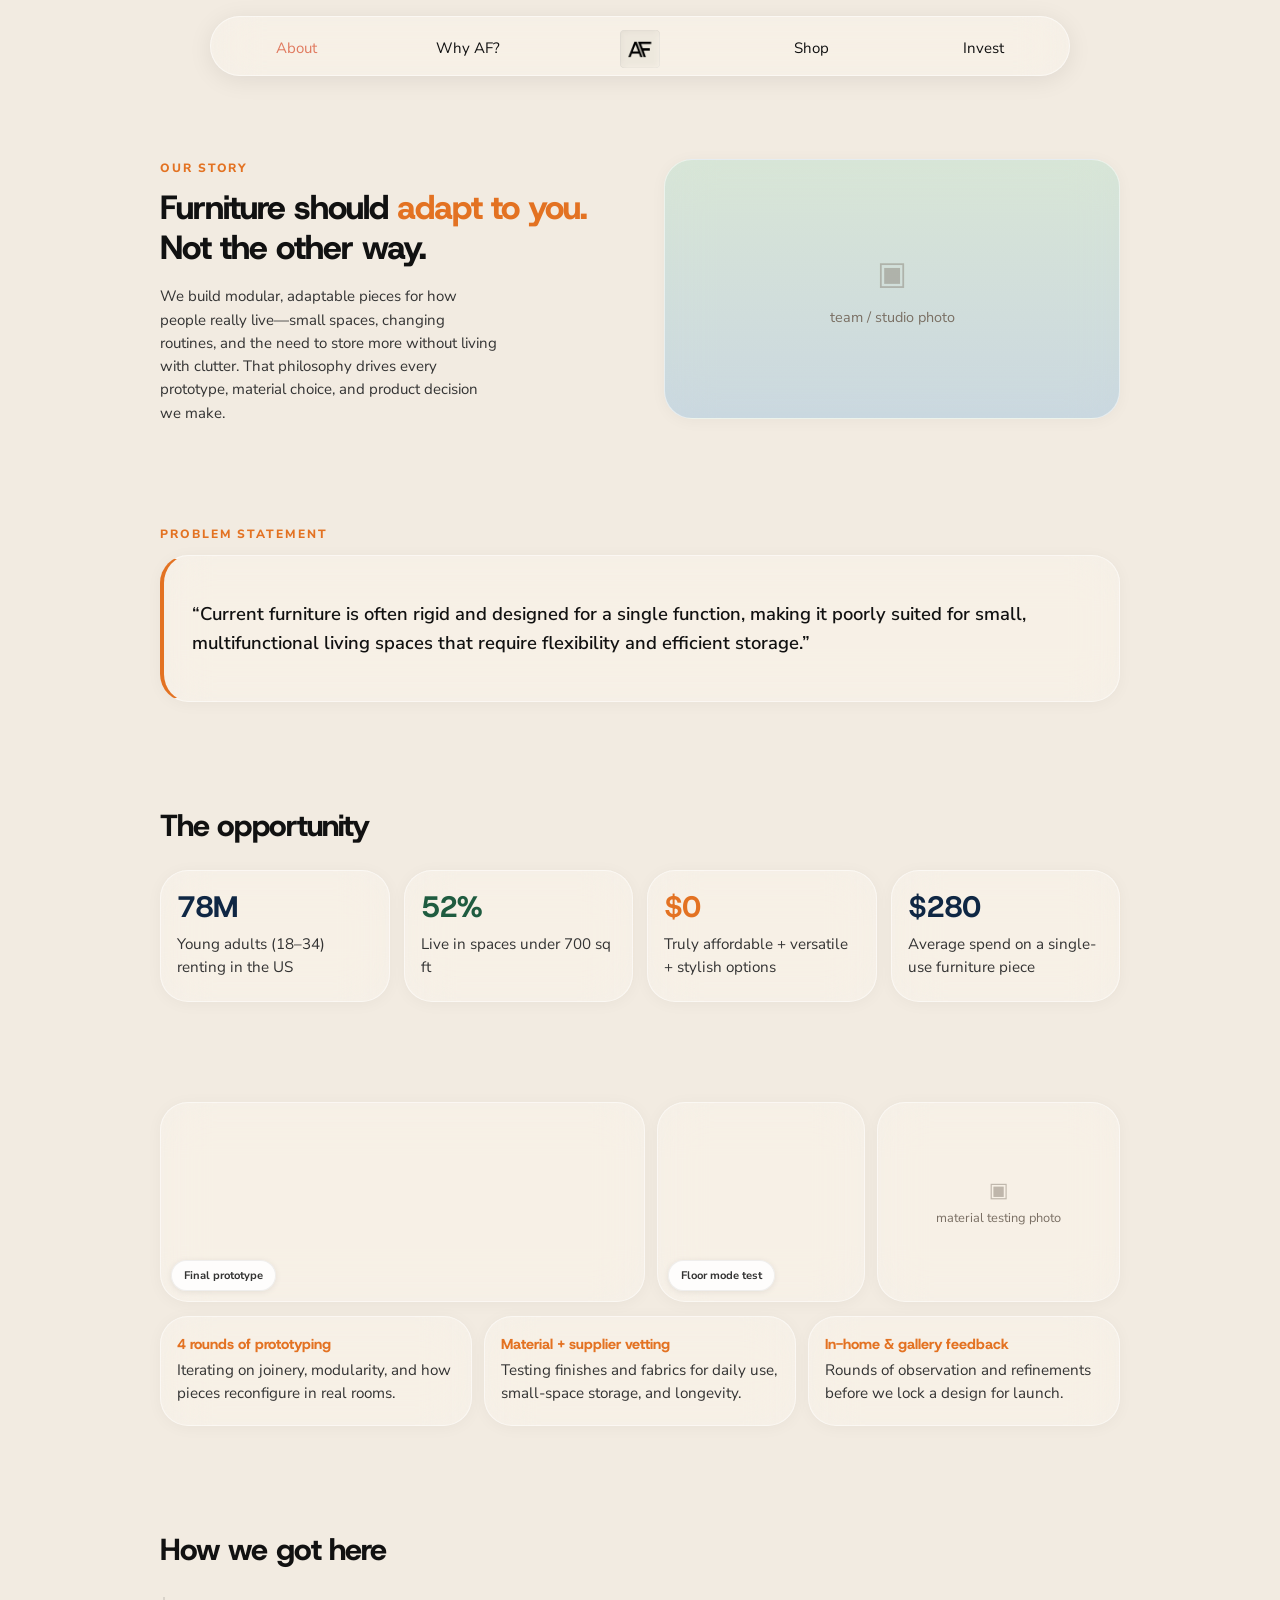
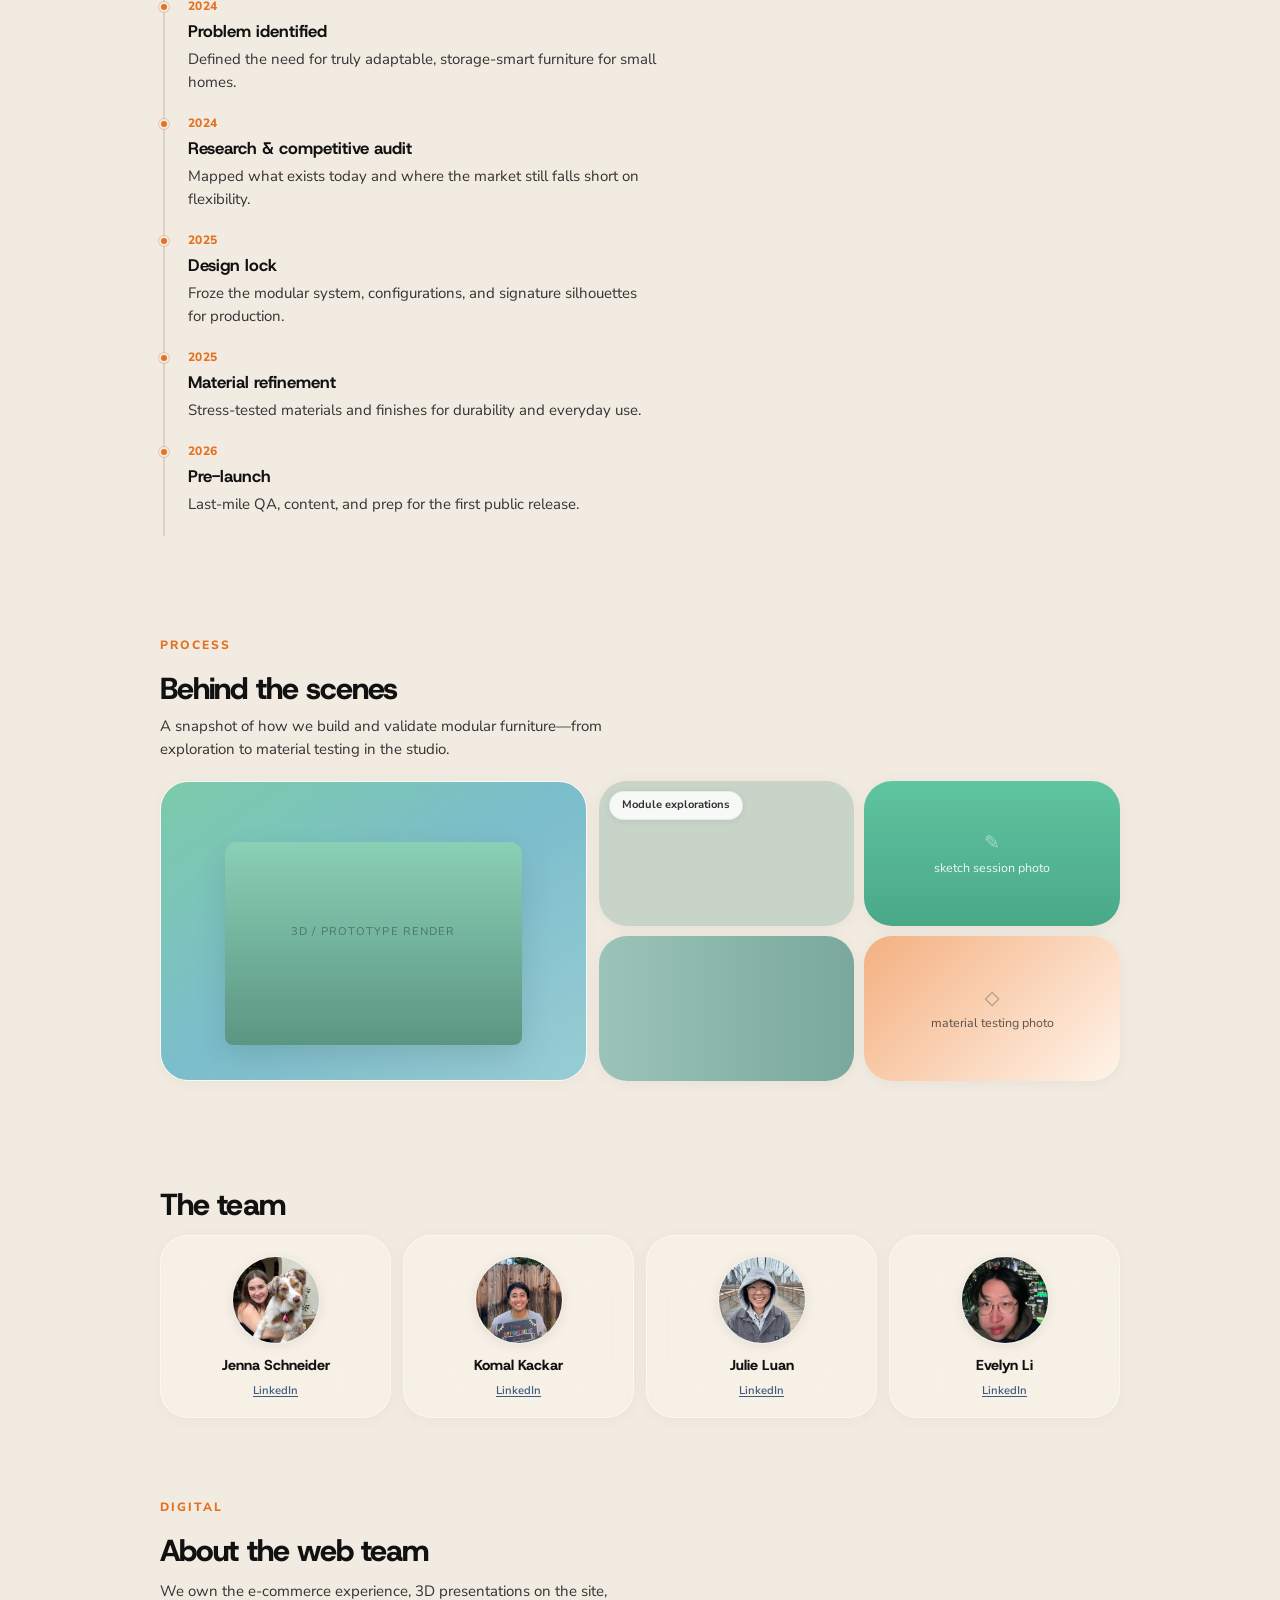
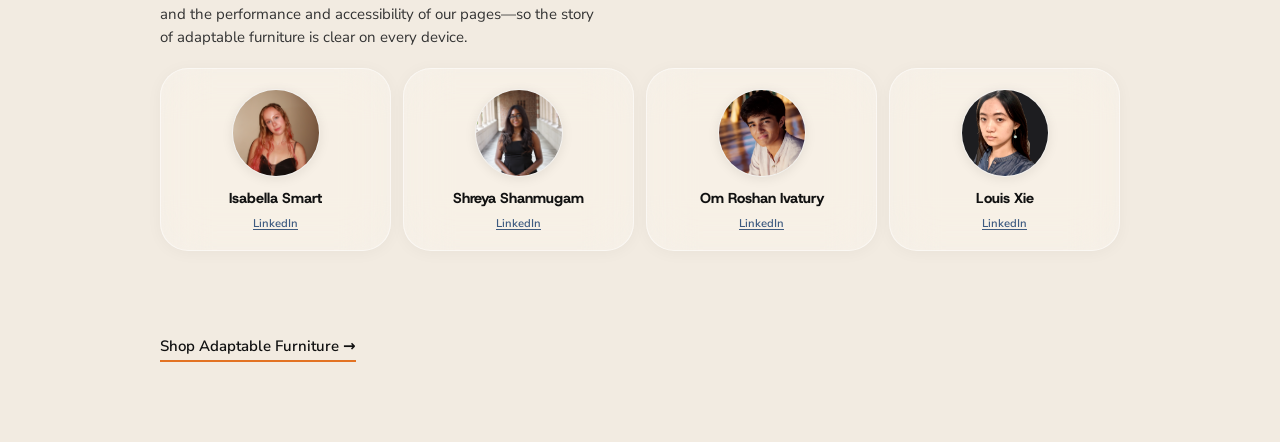
==== about.html @ 37b934b0 "About page refresh, shared site background, team layout tweaks - Redesign About with story, problem," ====
<!DOCTYPE html>
<html lang="en">
  <head>
    <meta charset="UTF-8" />
    <meta name="viewport" content="width=device-width, initial-scale=1" />
    <title>About — Adaptable Furniture</title>
    <link rel="preconnect" href="https://fonts.googleapis.com" />
    <link rel="preconnect" href="https://fonts.gstatic.com" crossorigin />
    <link
      href="https://fonts.googleapis.com/css2?family=Host+Grotesk:wght@400;500;600;700;800&family=Nunito+Sans:wght@400;500;600;700;800&display=swap"
      rel="stylesheet"
    />
    <link rel="stylesheet" href="css/styles.css" />
  </head>
  <body class="page-about">
    <header class="site-header">
      <div class="desk-header">
        <span class="active"><a href="about.html">About</a></span>
        <a href="why-af.html">Why AF?</a>
        <div class="af-logo">
          <a class="site-header__logo site-header__logo--mark" href="index.html" aria-label="Adaptable Furniture home">
            <img src="img/Logo.png" alt="" width="180" height="48" decoding="async" />
          </a>
        </div>
        <a href="shop.html">Shop</a>
        <a href="invest.html">Invest</a>
      </div>
      <button
        type="button"
        class="site-header__menu"
        aria-label="Open menu"
        aria-expanded="false"
        aria-controls="nav-overlay"
        data-nav-open
      >
        <svg viewBox="0 0 24 24" fill="none" stroke="currentColor" stroke-width="2" aria-hidden="true">
          <path d="M4 7h16M4 12h16M4 17h16" />
        </svg>
      </button>
    </header>

    <div class="site-blur">
      <main class="page-wrap about-page">
        <!-- Our story -->
        <section class="about-ours" aria-labelledby="ours-heading">
          <div class="about-ours__text">
            <p class="about-eyebrow">Our story</p>
            <h1 id="ours-heading" class="about-ours__headline">
              Furniture should
              <span class="about-accent">adapt to you.</span> Not the other way.
            </h1>
            <p class="about-lead">
              We build modular, adaptable pieces for how people really live—small spaces, changing routines, and the need
              to store more without living with clutter. That philosophy drives every prototype, material choice, and
              product decision we make.
            </p>
          </div>
          <div class="about-ours__media about-glass about-ours__ph" aria-label="Team photo placeholder">
            <span class="about-ours__ph-icon" aria-hidden="true">▣</span>
            <span>team / studio photo</span>
          </div>
        </section>

        <!-- Problem statement -->
        <section class="about-problem" aria-labelledby="problem-heading">
          <p class="about-eyebrow" id="problem-label">Problem statement</p>
          <div class="about-glass about-problem__card" role="region" aria-labelledby="problem-label">
            <blockquote class="about-problem__quote" id="problem-heading">
              “Current furniture is often rigid and designed for a single function, making it poorly suited for small,
              multifunctional living spaces that require flexibility and efficient storage.”
            </blockquote>
          </div>
        </section>

        <!-- Opportunity stats -->
        <section class="about-opp" aria-labelledby="opp-heading">
          <h2 id="opp-heading" class="about-section-h2">The opportunity</h2>
          <div class="about-opp__grid">
            <article class="about-glass about-opp__card">
              <span class="about-opp__num about-opp__num--navy">78M</span>
              <p class="about-opp__desc">Young adults (18–34) renting in the US</p>
            </article>
            <article class="about-glass about-opp__card">
              <span class="about-opp__num about-opp__num--green">52%</span>
              <p class="about-opp__desc">Live in spaces under 700 sq ft</p>
            </article>
            <article class="about-glass about-opp__card">
              <span class="about-opp__num about-opp__num--orange">$0</span>
              <p class="about-opp__desc">Truly affordable + versatile + stylish options</p>
            </article>
            <article class="about-glass about-opp__card">
              <span class="about-opp__num about-opp__num--navy">$280</span>
              <p class="about-opp__desc">Average spend on a single-use furniture piece</p>
            </article>
          </div>
        </section>

        <!-- Process: images + cards -->
        <section class="about-process" aria-labelledby="process-h">
          <div class="about-process__row">
            <div class="about-glass about-process__img about-process__img--main">
              <div class="about-badg">Final prototype</div>
            </div>
            <div class="about-glass about-process__img about-process__img--mid">
              <div class="about-badg">Floor mode test</div>
            </div>
            <div class="about-glass about-process__ph" aria-label="Material testing">
              <span class="about-process__ph-ico" aria-hidden="true">▣</span>
              <span>material testing photo</span>
            </div>
          </div>
          <div class="about-process__cards">
            <div class="about-glass about-process__stat">
              <h3 class="about-process__stat-title about-accent">4 rounds of prototyping</h3>
              <p class="about-process__stat-txt">Iterating on joinery, modularity, and how pieces reconfigure in real rooms.</p>
            </div>
            <div class="about-glass about-process__stat">
              <h3 class="about-process__stat-title about-accent">Material + supplier vetting</h3>
              <p class="about-process__stat-txt">Testing finishes and fabrics for daily use, small-space storage, and longevity.</p>
            </div>
            <div class="about-glass about-process__stat">
              <h3 class="about-process__stat-title about-accent">In-home &amp; gallery feedback</h3>
              <p class="about-process__stat-txt">Rounds of observation and refinements before we lock a design for launch.</p>
            </div>
          </div>
        </section>

        <!-- Timeline -->
        <section class="about-timeline" aria-labelledby="tl-heading">
          <h2 id="tl-heading" class="about-section-h2 about-timeline__title">How we got here</h2>
          <ol class="about-timeline__list">
            <li>
              <span class="about-tl-dot" aria-hidden="true"></span>
              <p class="about-tl-y">2024</p>
              <p class="about-tl-t">Problem identified</p>
              <p class="about-tl-d">Defined the need for truly adaptable, storage-smart furniture for small homes.</p>
            </li>
            <li>
              <span class="about-tl-dot" aria-hidden="true"></span>
              <p class="about-tl-y">2024</p>
              <p class="about-tl-t">Research &amp; competitive audit</p>
              <p class="about-tl-d">Mapped what exists today and where the market still falls short on flexibility.</p>
            </li>
            <li>
              <span class="about-tl-dot" aria-hidden="true"></span>
              <p class="about-tl-y">2025</p>
              <p class="about-tl-t">Design lock</p>
              <p class="about-tl-d">Froze the modular system, configurations, and signature silhouettes for production.</p>
            </li>
            <li>
              <span class="about-tl-dot" aria-hidden="true"></span>
              <p class="about-tl-y">2025</p>
              <p class="about-tl-t">Material refinement</p>
              <p class="about-tl-d">Stress-tested materials and finishes for durability and everyday use.</p>
            </li>
            <li>
              <span class="about-tl-dot" aria-hidden="true"></span>
              <p class="about-tl-y">2026</p>
              <p class="about-tl-t">Pre-launch</p>
              <p class="about-tl-d">Last-mile QA, content, and prep for the first public release.</p>
            </li>
          </ol>
        </section>

        <!-- Behind the scenes -->
        <section class="about-bts" aria-labelledby="bts-heading">
          <p class="about-eyebrow">Process</p>
          <h2 id="bts-heading" class="about-section-h2 about-bts__h">Behind the scenes</h2>
          <p class="about-bts__sub">
            A snapshot of how we build and validate modular furniture—from exploration to material testing in the studio.
          </p>
          <div class="about-bts__grid">
            <div class="about-bts__main about-glass">
              <div class="about-bts__sofa"> </div>
              <span class="about-bts__cap" aria-hidden="true">3D / prototype render</span>
            </div>
            <div class="about-bts__quads">
              <div class="about-bts__cell about-bts__cell--a">
                <div class="about-badg about-badg--on">Module explorations</div>
              </div>
              <div class="about-bts__cell about-bts__cell--b" aria-label="sketch session placeholder">
                <span class="about-bts__ph-ico" aria-hidden="true">✎</span>
                <span>sketch session photo</span>
              </div>
              <div class="about-bts__cell about-bts__cell--c"> </div>
              <div class="about-bts__cell about-bts__cell--d" aria-label="Material testing">
                <span class="about-bts__ph-ico" aria-hidden="true">◇</span>
                <span>material testing photo</span>
              </div>
            </div>
          </div>
        </section>

        <!-- The team (innovation) -->
        <section class="about-teams" aria-labelledby="team-heading">
          <h2 id="team-heading" class="about-section-h2 about-teams__title">The team</h2>
          <ul class="about-teams__grid" role="list">
            <li>
              <article class="about-glass about-teamcard">
                <div class="about-teamcard__av">
                  <img src="img/Jenna.jpg" width="200" height="200" alt="" style="object-position: center 15%;" />
                </div>
                <h3 class="about-teamcard__name">Jenna Schneider</h3>
                <a class="about-teamcard__link" href="https://www.linkedin.com/in/jennaschneider">LinkedIn</a>
              </article>
            </li>
            <li>
              <article class="about-glass about-teamcard">
                <div class="about-teamcard__av"><img src="img/Komal.jpg" width="200" height="200" alt="" /></div>
                <h3 class="about-teamcard__name">Komal Kackar</h3>
                <a class="about-teamcard__link" href="https://www.linkedin.com/in/komal-kackar-120a46178">LinkedIn</a>
              </article>
            </li>
            <li>
              <article class="about-glass about-teamcard">
                <div class="about-teamcard__av"><img src="img/Julie.jpg" width="200" height="200" alt="" /></div>
                <h3 class="about-teamcard__name">Julie Luan</h3>
                <a class="about-teamcard__link" href="https://www.linkedin.com/in/ruijia-luan/">LinkedIn</a>
              </article>
            </li>
            <li>
              <article class="about-glass about-teamcard">
                <div class="about-teamcard__av"><img src="img/Evelyn.png" width="200" height="200" alt="" /></div>
                <h3 class="about-teamcard__name">Evelyn Li</h3>
                <a class="about-teamcard__link" href="https://www.linkedin.com/in/jiaru-li7169/">LinkedIn</a>
              </article>
            </li>
          </ul>
        </section>

        <!-- Web / digital team -->
        <section class="about-teams about-teams--digital" aria-labelledby="web-heading">
          <p class="about-eyebrow">Digital</p>
          <h2 id="web-heading" class="about-section-h2 about-teams__title">About the web team</h2>
          <p class="about-bts__sub about-teams--digital__sub">
            We own the e‑commerce experience, 3D presentations on the site, and the performance and accessibility of our
            pages—so the story of adaptable furniture is clear on every device.
          </p>
          <ul class="about-teams__grid" role="list">
            <li>
              <article class="about-glass about-teamcard">
                <div class="about-teamcard__av"><img src="img/IsabellaAF.JPG" width="200" height="200" alt="" /></div>
                <h3 class="about-teamcard__name">Isabella Smart</h3>
                <a class="about-teamcard__link" href="https://www.linkedin.com/in/isabella-smart-aaa744363/">LinkedIn</a>
              </article>
            </li>
            <li>
              <article class="about-glass about-teamcard">
                <div class="about-teamcard__av"><img src="img/ShreyaAF.png" width="200" height="200" alt="" /></div>
                <h3 class="about-teamcard__name">Shreya Shanmugam</h3>
                <a class="about-teamcard__link" href="https://www.linkedin.com/in/shreyaa-shanmugam">LinkedIn</a>
              </article>
            </li>
            <li>
              <article class="about-glass about-teamcard">
                <div class="about-teamcard__av"><img src="img/OmAF.JPG" width="200" height="200" alt="" style="object-position: center 15%;" /></div>
                <h3 class="about-teamcard__name">Om Roshan Ivatury</h3>
                <a class="about-teamcard__link" href="https://www.linkedin.com/in/om-roshan-ivatury-95837928a/">LinkedIn</a>
              </article>
            </li>
            <li>
              <article class="about-glass about-teamcard">
                <div class="about-teamcard__av"><img src="img/Louis.png" width="200" height="200" alt="" /></div>
                <h3 class="about-teamcard__name">Louis Xie</h3>
                <a class="about-teamcard__link" href="https://www.linkedin.com">LinkedIn</a>
              </article>
            </li>
          </ul>
        </section>

        <a class="about-cta" href="shop.html">Shop Adaptable Furniture →</a>
      </main>
    </div>

    <div
      id="nav-overlay"
      class="nav-overlay"
      role="dialog"
      aria-modal="true"
      aria-label="Site menu"
      aria-hidden="true"
    >
      <button type="button" class="nav-overlay__close" data-nav-close aria-label="Close menu">
        <svg width="24" height="24" viewBox="0 0 24 24" fill="none" stroke="currentColor" stroke-width="2">
          <path d="M6 6l12 12M18 6L6 18" />
        </svg>
      </button>
      <a class="site-header__logo site-header__logo--mark nav-overlay__brand" href="index.html" aria-label="Adaptable Furniture home">
        <img src="img/Logo.png" alt="" width="180" height="48" decoding="async" />
      </a>
      <nav class="nav-overlay__links" aria-label="Primary">
        <a href="index.html" data-nav>Home</a>
        <a href="about.html" data-nav>About</a>
        <a href="why-af.html" data-nav>Why AF?</a>
        <a href="shop.html" data-nav>Shop</a>
        <a href="invest.html" data-nav>Invest</a>
      </nav>
    </div>

    <script src="js/app.js" defer></script>
  </body>
</html>
---- css/styles.css ----
/* Adaptable Furniture — shared + page themes */

:root {
  --font-sans: "Nunito Sans", system-ui, sans-serif;
  --font-heading: "Host Grotesk", system-ui, sans-serif;
  --font-logo: "Host Grotesk", system-ui, sans-serif;
  --radius-sm: 10px;
  --radius-md: 16px;
  --radius-lg: 24px;
  --radius-pill: 999px;
  --header-h: 56px;
  --shadow-logo: 0 4px 20px rgba(0, 0, 0, 0.08);
  /* Shared page background (aligns with About) */
  --page-bg: #f2ebe1;
  --bg-color: #e9e4d9;
  --line-color: #2c3e50;
  --dot-color: #a9bcc4;
  --card-bg: #d9e1e8;
  /* Accent (links, CTA) */
  --af-accent: #e37222;
}

*,
*::before,
*::after {
  box-sizing: border-box;
}



html {
  -webkit-text-size-adjust: 100%;
}

body {
  margin: 0;
  font-family: var(--font-sans);
  font-size: 15px;
  line-height: 1.55;
  color: #111;
  background: var(--page-bg, #f2ebe1);
  min-height: 100dvh;
}

h1, h2, h3, h4, h5, h6 {
  font-family: var(--font-heading);
}

img {
  max-width: 100%;
  height: auto;
  display: block;
}

a {
  color: inherit;
  text-decoration: none;
}

button {
  font-family: inherit;
  cursor: pointer;
  border: none;
  background: none;
}

ul {
  margin: 0;
  padding: 0;
  list-style: none;
}

.matrix-container {
  position: relative;
  width: 600px;
  height: 500px;
  margin-bottom: 100px;
  border: 1px solid transparent;
  margin-top: 60px;
}

.matrix-container-container {
  display: flex;
  justify-content: center;
  background-color: #f2efe9;
  border-radius: 0 var(--radius-md) var(--radius-md) var(--radius-md);
  box-shadow: 0 2px 12px rgba(0, 0, 0, 0.04);
}

.axis-h { position: absolute; background-color: var(--line-color); width: 100%; height: 2px; top: 50%; left: 0; }
.axis-v { position: absolute; background-color: var(--line-color); width: 2px; height: 100%; left: 50%; top: 0; }

.label {
  position: absolute;
  font-size: 14px;
  font-weight: bold;
  color: #1a3a5a;
  white-space: nowrap;
  text-transform: uppercase;
}

.label-left {
  top: 52%;
  left: 0px;
  transform: translateY(-120%); 
}

.label-right {
  top: 52%;
  right: 0px;
  transform: translateY(-120%);
}

.label-top {
  top: 10px;
  left: 49%;
  transform: translateX(-50%) rotate(-90deg);
  transform-origin: center;
}

.label-bottom {
  bottom: 10px;
  left: 49%;
  transform: translateX(-50%) rotate(-90deg);
  transform-origin: center;
}

.dot {
  position: absolute;
  width: 25px;
  height: 25px;
  background-color: var(--dot-color);
  border-radius: 50%;
  transform: translate(-50%, -50%);
  cursor: pointer;
  transition: transform 0.2s;
}

.afdot {
  position: absolute;
  width: 50px;
  height: 50px;
  cursor: pointer;
  transition: transform 0.2s;
  transform: translate(-50%, -50%);
}

.dot:hover { transform: translate(-50%, -50%) scale(1.2); }

.afdot:hover { transform: translate(-50%, -50%) scale(1.2); }


#info-card {
  display: none;
  position: absolute;
  width: 180px;
  background: var(--card-bg);
  border: 1.5px solid var(--line-color);
  border-radius: var(--radius-md);
  padding: 15px;
  margin-left: 10px;
  box-shadow: 5px 5px 15px rgba(0,0,0,0.1);
  z-index: 100;
  pointer-events: none;
}
  
.product-title { font-weight: bold; text-transform: uppercase; margin-bottom: 5px; color: #1a3a5a; }
.product-price { font-size: 0.9em; color: #555; text-align: right; }
.product-img { width: 100%; height: 60px; background: #fff; margin: 5px 0; border: 1px dashed #ccc; display: flex; align-items: center; justify-content: center; font-size: 12px; color: #999; }


/* ——— Site header ——— */

.desk-header {
  position: fixed;
  top: 16px;
  left: 50%;
  transform: translateX(-50%);
  z-index: 200;
  width: calc(100% - 48px);
  max-width: 860px;
  height: 60px;
  display: grid;
  grid-template-columns: 1fr 1fr 1fr 1fr 1fr;
  place-items: center;
  background: rgba(255, 255, 255, 0.26);
  backdrop-filter: blur(24px) saturate(140%);
  -webkit-backdrop-filter: blur(24px) saturate(140%);
  border: 1px solid rgba(255, 255, 255, 0.5);
  border-radius: 9999px;
  box-shadow: 0 4px 24px rgba(0, 0, 0, 0.08);
}

.af-logo {
  padding: 10px;
}


.active {
  color: #e07a5f;
}

.site-header {
  position: sticky;
  top: 0;
  z-index: 150;
  grid-template-columns: 1fr;
  align-items: center;
  justify-content: center;
  background: var(--header-bg, transparent);
}

.site-header__logo {
  display: flex;
  align-items: center;
  justify-content: center;
  width: 44px;
  height: 44px;
  border-radius: var(--radius-sm);
  background: #fff;
  box-shadow: var(--shadow-logo);
  font-family: var(--font-logo);
  font-weight: 700;
  font-size: 15px;
  letter-spacing: -0.02em;
  color: #111;
}

/* Logo image (replaces "AF" text) — use with .site-header__logo */
.site-header__logo--mark {
  width: auto;
  min-width: 44px;
  height: 44px;
  padding: 4px 8px;
  background: transparent;
  box-shadow: none;
  border-radius: 0;
}

.site-header__logo--mark img {
  display: block;
  height: 34px;
  width: auto;
  max-width: 140px;
  object-fit: contain;
}

@media (min-width: 900px) {
  .site-header__logo--mark img {
    height: 38px;
    max-width: 160px;
  }
}

.nav-overlay__brand {
  position: absolute;
  top: 8px;
  left: 50%;
  transform: translateX(-50%);
}

/* ——— Nav overlay ——— */
.nav-overlay {
  position: fixed;
  inset: 0;
  z-index: 100;
  display: flex;
  flex-direction: column;
  align-items: center;
  padding: calc(var(--header-h) + 24px) 24px 32px;
  background: rgba(234, 227, 213, 0.82);
  backdrop-filter: blur(12px);
  -webkit-backdrop-filter: blur(12px);
  opacity: 0;
  visibility: hidden;
  transition: opacity 0.25s ease, visibility 0.25s ease;
}

.nav-overlay.is-open {
  opacity: 1;
  visibility: visible;
}

.nav-overlay__close {
  position: absolute;
  top: 8px;
  right: 12px;
  width: 44px;
  height: 44px;
  display: flex;
  align-items: center;
  justify-content: center;
  color: #111;
}

.nav-overlay__links {
  display: flex;
  flex-direction: column;
  align-items: center;
  gap: 28px;
  margin-top: 32px;
}

.nav-overlay__links a {
  font-size: clamp(1.5rem, 6vw, 2rem);
  font-weight: 600;
  color: #111;
}

.nav-overlay__links a.is-active {
  color: #e07a5f;
}

.nav-overlay__links a:focus-visible {
  outline: 2px solid #e07a5f;
  outline-offset: 4px;
}

body.nav-open .site-blur {
  filter: blur(6px);
  pointer-events: none;
  transition: filter 0.2s ease;
}

/* ——— Page shells ——— */
.page-wrap {
  max-width: 1000px;
  margin: 0 auto;
  padding: 0 20px 48px;
  min-height: calc(100dvh - var(--header-h));
}

.sr-only {
  position: absolute;
  width: 1px;
  height: 1px;
  padding: 0;
  margin: -1px;
  overflow: hidden;
  clip: rect(0, 0, 0, 0);
  white-space: nowrap;
  border: 0;
}

/* ========== HOME ========== */
body.page-home {
  --header-bg: transparent;
  --menu-icon-color: #111;
}

.page-home .hero {
  text-align: center;
  padding-top: 8px;
}

.page-home .hero__glass-top,
.page-home .hero__glass-bottom {
  background: rgba(255, 255, 255, 0.26);
  backdrop-filter: blur(24px) saturate(140%);
  -webkit-backdrop-filter: blur(24px) saturate(140%);
  border: 1px solid rgba(255, 255, 255, 0.5);
  border-radius: var(--radius-lg);
  box-shadow: 0 2px 16px rgba(0, 0, 0, 0.04);
  max-width: 420px;
  margin: 0 auto;
  padding: 20px 24px;
}

.page-home .hero__glass-top {
  margin-bottom: 0;
}

.page-home .hero__glass-bottom {
  margin-top: 0;
}

.page-home .hero__hint {
  font-size: 12px;
  color: #333;
  margin: 0 0 10px;
  display: flex;
  align-items: center;
  justify-content: center;
  gap: 6px;
}

.page-home .hero__title {
  font-size: clamp(1.75rem, 7vw, 2.25rem);
  font-weight: 700;
  margin: 0;
  letter-spacing: -0.02em;
}

.page-home .hero__viewer {
  width: 100%;
  max-width: 420px;
  aspect-ratio: 4 / 5;
  max-height: 420px;
  margin: 0 auto;
}

.page-home .hero__caption {
  font-size: 13px;
  color: #2a2a2a;
  text-align: center;
  margin: 0 0 20px;
}

.page-home .hero__cta {
  display: inline-flex;
  align-items: center;
  gap: 6px;
  font-weight: 700;
  font-size: 1rem;
  border-bottom: 2px solid #111;
  padding-bottom: 2px;
}

.page-home .load-state .hero__title,
.page-home .load-state .hero__hint,
.page-home .load-state .hero__caption,
.page-home .load-state .hero__cta {
  filter: blur(8px);
  user-select: none;
}

.page-home .load-state .hero__viewer {
  filter: none;
}

/* ========== ABOUT PAGE ========== */
body.page-about {
  --af-muted: #5c534a;
  --header-bg: transparent;
  --menu-icon-color: #111;
  --text-body: #111;
}

/* Frosted glass panel — matches nav bar (.desk-header) */
body.page-about .about-glass {
  background: rgba(255, 255, 255, 0.26);
  backdrop-filter: blur(24px) saturate(140%);
  -webkit-backdrop-filter: blur(24px) saturate(140%);
  border: 1px solid rgba(255, 255, 255, 0.5);
  box-shadow: 0 2px 16px rgba(0, 0, 0, 0.04);
  border-radius: 28px;
}

/* Left accent is part of the problem card’s border, not a separate bar */
body.page-about .about-glass.about-problem__card {
  border: 1px solid rgba(255, 255, 255, 0.5);
  border-left: 4px solid var(--af-accent, #e37222);
}

.page-about .page-wrap.about-page {
  max-width: 1000px;
  padding: 0 20px 80px;
  padding-top: 96px;
  color: var(--text-body);
}

.page-about .nav-overlay {
  background: rgba(234, 227, 213, 0.88);
  backdrop-filter: blur(12px);
  -webkit-backdrop-filter: blur(12px);
}

.page-about .nav-overlay__links a {
  color: #111;
}

.page-about .nav-overlay__links a.is-active {
  color: #c14e28;
}

/* Hero / our story */
.page-about .about-eyebrow {
  font-size: 12px;
  font-weight: 800;
  letter-spacing: 0.16em;
  text-transform: uppercase;
  color: var(--af-accent, #e37222);
  margin: 0 0 10px;
}

.page-about .about-section-h2 {
  font-size: clamp(1.5rem, 4vw, 1.9rem);
  font-weight: 800;
  letter-spacing: -0.03em;
  color: #111;
  margin: 0 0 0.4em;
}

.page-about .about-accent {
  color: var(--af-accent, #e37222);
  font-style: normal;
  font-weight: 800;
}

.page-about .about-ours {
  display: grid;
  grid-template-columns: 1fr 1fr;
  gap: clamp(24px, 4vw, 48px);
  align-items: start;
  padding: clamp(24px, 4vw, 40px) 0 clamp(64px, 8vw, 100px);
}

.page-about .about-ours__headline {
  font-size: clamp(1.5rem, 4.5vw, 2.1rem);
  font-weight: 800;
  line-height: 1.2;
  letter-spacing: -0.03em;
  color: #111;
  margin: 0 0 0.5em;
}

.page-about .about-lead {
  font-size: 15px;
  line-height: 1.55;
  color: #333;
  margin: 0;
  max-width: 38ch;
}

.page-about .about-ours__media.about-ours__ph {
  min-height: 260px;
  position: relative;
  overflow: hidden;
  display: flex;
  flex-direction: column;
  align-items: center;
  justify-content: center;
  text-align: center;
  padding: 24px;
  gap: 10px;
  color: #7a6f64;
  font-size: 0.9rem;
  line-height: 1.4;
  background: linear-gradient(180deg, rgba(180, 220, 200, 0.45) 0%, rgba(150, 190, 220, 0.45) 100%),
    rgba(255, 255, 255, 0.12);
}

.page-about .about-ours__ph .about-ours__ph-icon {
  font-size: 2rem;
  opacity: 0.4;
}

/* Problem statement */
.page-about .about-problem {
  padding-bottom: clamp(64px, 8vw, 100px);
}

.page-about .about-problem__card {
  margin-top: 12px;
  padding: clamp(28px, 4vw, 44px) 28px;
  position: relative;
  background: rgba(255, 255, 255, 0.35);
}

.page-about .about-problem__quote {
  font-family: var(--font-sans);
  font-size: clamp(1.05rem, 2.6vw, 1.15rem);
  font-weight: 600;
  font-style: normal;
  line-height: 1.55;
  color: #111;
  margin: 0;
  padding: 0;
  border: none;
}

/* Opportunity */
.page-about .about-opp {
  padding-bottom: clamp(64px, 8vw, 100px);
}

.page-about .about-opp__grid {
  display: grid;
  grid-template-columns: repeat(4, 1fr);
  gap: 14px;
  margin-top: 20px;
}

.page-about .about-opp__card {
  padding: 20px 16px 22px;
  text-align: left;
}

.page-about .about-opp__num {
  display: block;
  font-family: var(--font-heading);
  font-size: clamp(1.45rem, 3.5vw, 1.85rem);
  font-weight: 800;
  letter-spacing: -0.03em;
  line-height: 1.1;
  margin-bottom: 10px;
}

.page-about .about-opp__num--navy {
  color: #0f2744;
}

.page-about .about-opp__num--green {
  color: #1f5c40;
}

.page-about .about-opp__num--orange {
  color: var(--af-accent, #e37222);
}

.page-about .about-opp__desc {
  margin: 0;
  font-size: 0.95rem;
  line-height: 1.5;
  color: #333;
}

/* Process strip + stats */
.page-about .about-process {
  padding-bottom: clamp(64px, 8vw, 100px);
}

.page-about .about-process__row {
  display: grid;
  grid-template-columns: 1.4fr 0.6fr 0.7fr;
  gap: 12px;
  margin-bottom: 14px;
  min-height: 180px;
}

.page-about .about-process__img--main,
.page-about .about-process__img--mid {
  position: relative;
  min-height: 200px;
  background: #dee8e2;
  overflow: hidden;
}

.page-about .about-process__img--main {
  background: linear-gradient(120deg, #b8d4c8, #9ec0d0);
  background-image: linear-gradient(120deg, rgba(130, 170, 150, 0.4), rgba(100, 150, 180, 0.45));
}

.page-about .about-process__img--mid {
  background: linear-gradient(180deg, #c8d8c8, #a8c0c0);
  min-height: 200px;
}

.page-about .about-badg {
  position: absolute;
  bottom: 10px;
  left: 10px;
  font-size: 11px;
  font-weight: 700;
  color: #333;
  background: rgba(255, 255, 255, 0.85);
  padding: 6px 12px;
  border-radius: 9999px;
  box-shadow: 0 1px 6px rgba(0, 0, 0, 0.08);
  border: 1px solid rgba(0, 0, 0, 0.06);
}

.page-about .about-badg--on {
  top: 10px;
  bottom: auto;
  left: 10px;
}

.page-about .about-process__ph {
  display: flex;
  flex-direction: column;
  align-items: center;
  justify-content: center;
  gap: 6px;
  min-height: 200px;
  text-align: center;
  color: #7a6f64;
  font-size: 0.8rem;
  line-height: 1.3;
  background: rgba(200, 200, 200, 0.2);
}

.page-about .about-process__ph-ico {
  font-size: 1.3rem;
  opacity: 0.45;
}

.page-about .about-process__cards {
  display: grid;
  grid-template-columns: repeat(3, 1fr);
  gap: 12px;
}

.page-about .about-process__stat {
  padding: 18px 16px 20px;
}

.page-about .about-process__stat-title {
  font-size: 0.9rem;
  font-weight: 800;
  margin: 0 0 6px;
  line-height: 1.3;
  font-family: var(--font-heading);
}

.page-about .about-process__stat-txt {
  margin: 0;
  font-size: 0.95rem;
  line-height: 1.5;
  color: #333;
}

/* Timeline */
.page-about .about-timeline {
  padding-bottom: clamp(64px, 8vw, 100px);
}

.page-about .about-timeline__title {
  margin-bottom: 0.4em;
}

.page-about .about-timeline__list {
  list-style: none;
  margin: 24px 0 0;
  padding: 0 0 0 0;
  position: relative;
}

.page-about .about-timeline__list::before {
  content: "";
  position: absolute;
  left: 0;
  top: 0;
  bottom: 0;
  width: 2px;
  background: rgba(0, 0, 0, 0.1);
  margin-left: 3px;
}

.page-about .about-timeline__list li {
  position: relative;
  padding: 0 0 20px 28px;
  margin: 0;
}

.page-about .about-tl-dot {
  position: absolute;
  left: 0;
  top: 5px;
  width: 10px;
  height: 10px;
  margin-left: -1px;
  background: var(--af-accent, #e37222);
  border-radius: 50%;
  border: 2px solid var(--page-bg, #f2ebe1);
  box-shadow: 0 0 0 1px rgba(227, 114, 34, 0.3);
  z-index: 1;
}

.page-about .about-tl-y {
  font-size: 12px;
  font-weight: 800;
  text-transform: uppercase;
  color: var(--af-accent, #e37222);
  margin: 0 0 2px;
  letter-spacing: 0.03em;
}

.page-about .about-tl-t {
  font-size: 1.05rem;
  font-weight: 700;
  color: #111;
  margin: 0 0 4px;
  font-family: var(--font-heading);
}

.page-about .about-tl-d {
  margin: 0;
  font-size: 15px;
  line-height: 1.55;
  color: #333;
  max-width: 52ch;
}

/* Behind the scenes */
.page-about .about-bts {
  padding-bottom: clamp(64px, 8vw, 100px);
}

.page-about .about-bts__h {
  margin: 0 0 0.1em;
}

.page-about .about-bts__sub {
  max-width: 50ch;
  line-height: 1.55;
  color: #333;
  margin: 0 0 20px;
  font-size: 15px;
}

.page-about .about-bts__grid {
  display: grid;
  grid-template-columns: 0.9fr 1.1fr;
  gap: 12px;
  min-height: 300px;
}

.page-about .about-bts__main {
  min-height: 300px;
  position: relative;
  overflow: hidden;
  display: flex;
  align-items: center;
  justify-content: center;
}

.page-about .about-bts__sofa {
  position: absolute;
  inset: 0;
  background: linear-gradient(145deg, #6ec7a3 0%, #6eb8c9 50%, #8ec9d2 100%);
  opacity: 0.9;
}

.page-about .about-bts__sofa::after {
  content: "";
  position: absolute;
  inset: 20% 15% 12%;
  background: linear-gradient(180deg, #7dccb0, #4a8c78);
  border-radius: 12px 12px 8px 8px;
  box-shadow: 0 12px 32px rgba(0, 0, 0, 0.12);
}

.page-about .about-bts__cap {
  position: relative;
  z-index: 1;
  font-size: 0.7rem;
  text-transform: uppercase;
  letter-spacing: 0.1em;
  color: rgba(0, 0, 0, 0.35);
}

.page-about .about-bts__quads {
  display: grid;
  grid-template-columns: 1fr 1fr;
  grid-template-rows: 1fr 1fr;
  gap: 10px;
}

.page-about .about-bts__cell {
  min-height: 140px;
  position: relative;
  display: flex;
  align-items: center;
  justify-content: center;
  text-align: center;
  color: #6a5f55;
  font-size: 0.78rem;
  line-height: 1.3;
  padding: 8px;
  flex-direction: column;
  gap: 4px;
  border-radius: 28px;
  overflow: hidden;
  box-shadow: 0 2px 16px rgba(0, 0, 0, 0.05);
}

.page-about .about-bts__cell--a {
  background: #c8d4c8;
}

.page-about .about-bts__cell--b {
  background: linear-gradient(180deg, #5fc4a0, #4aa888);
  color: rgba(255, 255, 255, 0.9);
  font-size: 0.78rem;
}

.page-about .about-bts__cell--c {
  background: linear-gradient(90deg, #9bc4b8, #7aa89c);
}

.page-about .about-bts__cell--d {
  background: linear-gradient(135deg, #f4b080 0%, #fff4ea 100%);
  color: #5c534a;
}

.page-about .about-bts__ph-ico {
  font-size: 1.2rem;
  opacity: 0.5;
}

/* Team sections */
.page-about .about-teams {
  padding-bottom: clamp(48px, 6vw, 72px);
}

.page-about .about-teams__title {
  margin-bottom: 0.2em;
}

.page-about .about-teams--digital .about-eyebrow {
  margin-top: 8px;
}

.page-about .about-teams--digital__sub {
  margin-bottom: 1.2em;
}

.page-about .about-teams__grid {
  list-style: none;
  display: grid;
  grid-template-columns: repeat(4, 1fr);
  gap: 12px;
  margin: 0;
  padding: 0;
}

.page-about .about-teamcard {
  padding: 20px 12px 18px;
  text-align: center;
  display: flex;
  flex-direction: column;
  align-items: center;
}

.page-about .about-teamcard__av {
  width: 88px;
  height: 88px;
  border-radius: 50%;
  overflow: hidden;
  margin-bottom: 12px;
  box-shadow: 0 2px 12px rgba(0, 0, 0, 0.08);
  border: 1px solid rgba(255, 255, 255, 0.5);
  background: #e8e4de;
}

.page-about .about-teamcard__av img {
  width: 100%;
  height: 100%;
  object-fit: cover;
}

.page-about .about-teamcard__name {
  font-size: 0.9rem;
  font-weight: 800;
  color: #111;
  margin: 0 0 8px;
  line-height: 1.25;
  font-family: var(--font-heading);
}

.page-about .about-teamcard__link {
  font-size: 0.7rem;
  font-weight: 600;
  color: #3d5a80;
  text-decoration: underline;
  text-underline-offset: 2px;
}

.page-about .about-cta {
  display: inline-flex;
  font-weight: 600;
  font-size: 15px;
  line-height: 1.55;
  color: #111;
  border-bottom: 2px solid var(--af-accent, #e37222);
  padding-bottom: 2px;
  margin-top: 12px;
  text-decoration: none;
}

/* About page responsive */
@media (max-width: 900px) {
  .page-about .about-opp__grid {
    grid-template-columns: repeat(2, 1fr);
  }

  .page-about .about-process__row {
    grid-template-columns: 1fr;
  }

  .page-about .about-process__cards {
    grid-template-columns: 1fr;
  }

  .page-about .about-teams__grid {
    grid-template-columns: repeat(2, 1fr);
  }

  .page-about .about-bts__grid {
    grid-template-columns: 1fr;
  }
}

@media (max-width: 600px) {
  .page-about .about-ours {
    grid-template-columns: 1fr;
  }

  .page-about .about-opp__grid {
    grid-template-columns: 1fr;
  }

  /* Team + web team: 2×2 (two per row), not four stacked rows */
  .page-about .about-teams__grid {
    grid-template-columns: repeat(2, 1fr);
    gap: 10px;
  }

  .page-about .about-teamcard {
    padding: 14px 8px 14px;
  }

  .page-about .about-teamcard__av {
    width: 72px;
    height: 72px;
    margin-bottom: 8px;
  }

  .page-about .about-teamcard__name {
    font-size: 0.82rem;
  }

  .page-about .about-teamcard__link {
    font-size: 0.65rem;
  }
}

/* Less top offset on mobile: no floating pill nav, only compact header */
@media (max-width: 520px) {
  .page-about .page-wrap.about-page {
    padding-top: 64px;
  }

  .page-about .about-ours {
    padding-top: 12px;
  }
}

/* ========== WHY AF ========== */
body.page-why {
  --header-bg: transparent;
}

.page-why .page-title {
  text-align: center;
  font-size: clamp(2rem, 8vw, 2.5rem);
  font-weight: 800;
  margin: 16px 0 8px;
  letter-spacing: -0.03em;
}

.page-why .page-sub {
  text-align: center;
  font-size: 1rem;
  color: #333;
  margin: 0 0 36px;
}

.page-why .page-sub .af-accent {
  font-family: var(--font-logo);
  font-weight: 700;
  color: #e68a5c;
  font-size: 1.1em;
}

.page-why .feature-block {
  margin-bottom: 36px;
}

.page-why .feature-head {
  display: flex;
  align-items: baseline;
  gap: 8px;
  margin-bottom: 14px;
}

.page-why .feature-head h2 {
  margin: 0;
  font-size: 1.15rem;
  font-weight: 700;
}

.page-why .af-mark {
  font-family: var(--font-logo);
  font-weight: 700;
  font-size: 1rem;
  color: #e68a5c;
}

.page-why .feature-card {
  background: #f2efe9;
  border-radius: var(--radius-md);
  padding: 20px 20px 16px;
  box-shadow: 0 2px 12px rgba(0, 0, 0, 0.04);
}



.page-why .feature-card ul {
  list-style: disc;
  padding-left: 1.25rem;
  color: #1a365d;
  font-size: 14px;
  line-height: 1.65;
}

.page-why .feature-card li {
  margin-bottom: 8px;
}

.page-why .feature-card .learn-more {
  display: block;
  text-align: right;
  margin-top: 12px;
  font-size: 13px;
  font-weight: 600;
  color: #1a365d;
  text-decoration: underline;
  text-underline-offset: 3px;
}

/* ========== SHOP ========== */
body.page-shop {
  --header-bg: transparent;
  --text-navy: #1a2744;
  color: var(--text-navy);
}

.page-shop .page-wrap {
  padding-top: 92px;
}

.page-shop .shop-toolbar {
  display: flex;
  gap: 10px;
  align-items: center;
  margin: 12px 0 20px;
}

.page-shop .search-wrap {
  flex: 1;
  display: flex;
  align-items: center;
  gap: 8px;
  background: rgba(255, 255, 255, 0.26);
  backdrop-filter: blur(24px) saturate(140%);
  -webkit-backdrop-filter: blur(24px) saturate(140%);
  border: 1px solid rgba(255, 255, 255, 0.5);
  border-radius: var(--radius-pill);
  padding: 10px 14px;
}

.page-shop .search-wrap input {
  flex: 1;
  border: none;
  background: transparent;
  font-size: 14px;
  color: var(--text-navy);
  min-width: 0;
}

.page-shop .search-wrap input::placeholder {
  color: rgba(26, 39, 68, 0.45);
}

.page-shop .icon-btn {
  width: 40px;
  height: 40px;
  border-radius: 50%;
  display: flex;
  align-items: center;
  justify-content: center;
  background: rgba(255, 255, 255, 0.5);
  color: var(--text-navy);
  flex-shrink: 0;
}

.page-shop .btn-cart-nav {
  flex-shrink: 0;
  padding: 10px 14px;
  border-radius: var(--radius-pill);
  background: rgba(255, 255, 255, 0.26);
  backdrop-filter: blur(24px) saturate(140%);
  -webkit-backdrop-filter: blur(24px) saturate(140%);
  border: 1px solid rgba(255, 255, 255, 0.5);
  color: var(--text-navy);
  font-size: 12px;
  font-weight: 700;
  white-space: nowrap;
}

.page-shop .product-list {
  display: flex;
  flex-direction: column;
  gap: 16px;
}

.page-shop .product-card {
  display: grid;
  grid-template-columns: 120px 1fr;
  gap: 14px;
  background: rgba(255, 255, 255, 0.26);
  backdrop-filter: blur(24px) saturate(140%);
  -webkit-backdrop-filter: blur(24px) saturate(140%);
  border: 1px solid rgba(255, 255, 255, 0.5);
  border-radius: var(--radius-lg);
  padding: 12px;
  position: relative;
  align-items: start;
  box-shadow: 0 2px 16px rgba(0, 0, 0, 0.04);
}

.page-shop .product-card__img {
  border-radius: var(--radius-md);
  aspect-ratio: 1;
  background: rgba(255, 255, 255, 0.45);
  position: relative;
  overflow: hidden;
}

.page-shop .product-card__img img {
  width: 100%;
  height: 100%;
  object-fit: cover;
}

.page-shop .product-card__add {
  position: absolute;
  bottom: 8px;
  right: 8px;
  width: 36px;
  height: 36px;
  border-radius: 50%;
  background: #f28c38;
  color: #fff;
  display: flex;
  align-items: center;
  justify-content: center;
  box-shadow: 0 4px 12px rgba(242, 140, 56, 0.45);
}

.page-shop .product-card__body h3 {
  margin: 0 0 6px;
  font-size: 1rem;
  font-weight: 700;
}

.page-shop .product-card__body p {
  margin: 0;
  font-size: 13px;
  opacity: 0.9;
  line-height: 1.5;
}

/* Shop panels */
.shop-panel {
  position: fixed;
  inset: 0;
  z-index: 80;
  background: var(--page-bg);
  display: flex;
  flex-direction: column;
  opacity: 0;
  visibility: hidden;
  transition: opacity 0.2s ease, visibility 0.2s ease;
}

.shop-panel.is-open {
  opacity: 1;
  visibility: visible;
}

.shop-panel__bar {
  position: relative;
  display: flex;
  align-items: center;
  gap: 12px;
  padding: 12px 16px;
  min-height: var(--header-h);
  border-bottom: 1px solid rgba(0, 0, 0, 0.06);
}

.shop-panel__back {
  width: 40px;
  height: 40px;
  display: flex;
  align-items: center;
  justify-content: center;
  color: var(--text-navy);
}

.shop-panel__title-pill {
  flex: 1;
  text-align: center;
  font-size: 13px;
  font-weight: 700;
  padding: 10px 16px;
  border-radius: var(--radius-pill);
  background: rgba(255, 255, 255, 0.26);
  backdrop-filter: blur(24px) saturate(140%);
  -webkit-backdrop-filter: blur(24px) saturate(140%);
  border: 1px solid rgba(255, 255, 255, 0.5);
  margin-right: 40px;
}

.shop-panel__total {
  position: absolute;
  right: 16px;
  font-size: 13px;
  font-weight: 700;
  min-width: 3.5rem;
  text-align: right;
}

.shop-panel__body {
  flex: 1;
  overflow-y: auto;
  padding: 20px;
}

.shop-panel [data-cart-list] {
  display: flex;
  flex-direction: column;
  gap: 16px;
}

.shop-panel [data-cart-list] {
  display: flex;
  flex-direction: column;
  gap: 16px;
}

.page-shop .cart-item .product-card__add {
  background: #f28c38;
}

.page-shop .cart-item .product-card__add svg path {
  fill: none;
  stroke: #fff;
}

.shop-panel__footer {
  padding: 16px 20px calc(16px + env(safe-area-inset-bottom));
}

.shop-panel__footer .btn-primary {
  width: 100%;
  padding: 16px;
  border-radius: var(--radius-md);
  background: #f28c38;
  color: #fff;
  font-weight: 700;
  font-size: 1rem;
}

.shop-panel__footer .btn-secondary {
  width: 100%;
  padding: 16px;
  border-radius: var(--radius-md);
  background: rgba(255, 255, 255, 0.26);
  backdrop-filter: blur(24px) saturate(140%);
  -webkit-backdrop-filter: blur(24px) saturate(140%);
  border: 1px solid rgba(255, 255, 255, 0.5);
  color: var(--text-navy);
  font-weight: 700;
  font-size: 1rem;
}

/* Filter glass card */
.filter-glass {
  margin: 24px auto;
  max-width: 360px;
  padding: 28px 22px;
  border-radius: var(--radius-lg);
  background: rgba(255, 255, 255, 0.42);
  backdrop-filter: blur(16px);
  -webkit-backdrop-filter: blur(16px);
  border: 1px solid rgba(255, 255, 255, 0.5);
  box-shadow: 0 8px 32px rgba(0, 0, 0, 0.08);
}

.filter-glass h3 {
  margin: 0 0 20px;
  font-size: 1.1rem;
}

.filter-row {
  display: flex;
  align-items: center;
  gap: 12px;
  margin-bottom: 14px;
}

.filter-row input[type="radio"] {
  width: 18px;
  height: 18px;
  accent-color: #f28c38;
}

.filter-row label {
  flex: 0 0 72px;
  font-size: 14px;
  font-weight: 600;
}

.filter-swatch-bar {
  flex: 1;
  height: 10px;
  border-radius: var(--radius-pill);
}

.filter-toggle {
  margin-top: 24px;
  padding-top: 16px;
  border-top: 1px solid rgba(0, 0, 0, 0.08);
  display: flex;
  align-items: flex-start;
  gap: 10px;
  font-size: 13px;
  font-weight: 600;
  line-height: 1.4;
}

.filter-toggle input {
  margin-top: 3px;
  accent-color: #f28c38;
}

.empty-cart {
  text-align: center;
  padding: 48px 16px;
  opacity: 0.75;
}

/* ========== INVEST (simple) ========== */
body.page-invest {
  --header-bg: transparent;
}

.page-invest .simple-content {
  padding-top: 92px;
}

.page-invest .simple-content h1 {
  font-size: 1.75rem;
  margin: 0 0 12px;
}

.page-invest .simple-content p {
  color: #444;
  margin: 0;
}

.page-invest .page-title {
 text-align: center;
 font-size: clamp(2rem, 8vw, 2.5rem);
 font-weight: 800;
 margin: 16px 0 8px;
 letter-spacing: -0.03em;
}


.page-invest .page-sub {
 text-align: center;
 font-size: 1rem;
 color: #333;
 margin: 0 0 36px;
}


.page-invest .page-sub .af-accent {
 font-family: var(--font-logo);
 font-weight: 700;
 color: #e68a5c;
 font-size: 1.1em;
}


.page-invest .feature-block {
 margin-bottom: 36px;
}


.page-invest .feature-head {
 display: flex;
 align-items: baseline;
 gap: 8px;
 margin-bottom: 14px;
}


.page-invest .feature-head h2 {
 margin: 0;
 font-size: 1.15rem;
 font-weight: 700;
}


.page-invest .af-mark {
 font-family: var(--font-logo);
 font-weight: 700;
 font-size: 1rem;
 color: #e68a5c;
}


.page-invest .feature-card {
 background: #f2efe9;
 border-radius: var(--radius-md);
 padding: 20px 20px 16px;
 box-shadow: 0 2px 12px rgba(0, 0, 0, 0.04);
}

.invest-info {
  padding-left: 10px;
  padding: 15px;
  width: 250px;
  color: #1a365d;
  background: #f2efe9;
  border-radius: var(--radius-lg);
}


.page-invest .feature-card ul {
 list-style: disc;
 padding-left: 1.25rem;
 color: #1a365d;
 font-size: 14px;
 line-height: 1.65;
}


.page-invest .feature-card li {
 margin-bottom: 8px;
}


.page-invest .feature-card .learn-more {
 display: block;
 text-align: right;
 margin-top: 12px;
 font-size: 13px;
 font-weight: 600;
 color: #1a365d;
 text-decoration: underline;
 text-underline-offset: 3px;
}

#why-jump {
  width: 100%;
  height: 50px;
}



@media (max-width: 520px) {
  .page-wrap {
    max-width: 480px;
  }

  .desk-header {
    display: none;
  }

  .page-shop .page-wrap,
  .page-invest .simple-content {
    padding-top: 16px;
  }

  .site-header {
    position: sticky;
    top: 0;
    z-index: 50;
    min-height: var(--header-h);
    display: flex;
    align-items: center;
    justify-content: center;
    min-height: var(--header-h);
    padding: 0 16px;
    background: var(--header-bg, transparent);
  }

  .site-header__left {
    position: absolute;
    left: 16px;
    font-size: 14px;
    font-weight: 500;
    color: var(--header-left-color, transparent);
  }

  .site-header__logo {
    display: flex;
    align-items: center;
    justify-content: center;
    width: 44px;
    height: 44px;
    border-radius: var(--radius-sm);
    background: #fff;
    box-shadow: var(--shadow-logo);
    font-family: var(--font-logo);
    font-weight: 700;
    font-size: 15px;
    letter-spacing: -0.02em;
    color: #111;
  }

  .site-header__logo--mark {
    width: auto;
    min-width: 44px;
    background: transparent;
    box-shadow: none;
    border-radius: 0;
  }

  .site-header__menu {
    position: absolute;
    right: 12px;
    width: 44px;
    height: 44px;
    display: flex;
    align-items: center;
    justify-content: center;
    color: var(--menu-icon-color, #111);
  }

  .site-header__menu svg {
    width: 22px;
    height: 22px;
  }
}

@media (min-width: 768px) {
  /* Lock the whole hero to the viewport — no scrolling */
  .page-home .page-wrap {
    padding-bottom: 0;
    min-height: unset;
  }

  /* Hero is the full viewport canvas; panels float on top */
  .page-home .hero {
    position: relative;
    height: 100dvh;
    display: flex;
    flex-direction: column;
    align-items: center;
    justify-content: space-between;
    padding: 92px 20px 36px;
  }

  /* Viewer fills the entire hero area behind the panels */
  .page-home .hero__viewer {
    position: absolute;
    inset: 0;
    width: 100%;
    height: 100%;
    max-width: none;
    max-height: none;
    aspect-ratio: unset;
    z-index: 0;
    margin: 0;
  }

  .page-home .hero__glass-top,
  .page-home .hero__glass-bottom {
    max-width: 480px;
    width: 100%;
    padding: 18px 28px;
    position: relative;
    z-index: 2;
    margin: 0;
  }

  .page-home .hero__title {
    font-size: clamp(1.6rem, 2.8vw, 2.4rem);
    letter-spacing: -0.03em;
  }

  .page-home .hero__hint {
    font-size: 12px;
    margin-bottom: 10px;
  }

  .page-home .hero__caption {
    font-size: 13px;
    margin-bottom: 16px;
  }

  .page-home .hero__cta {
    font-size: 1rem;
  }
}
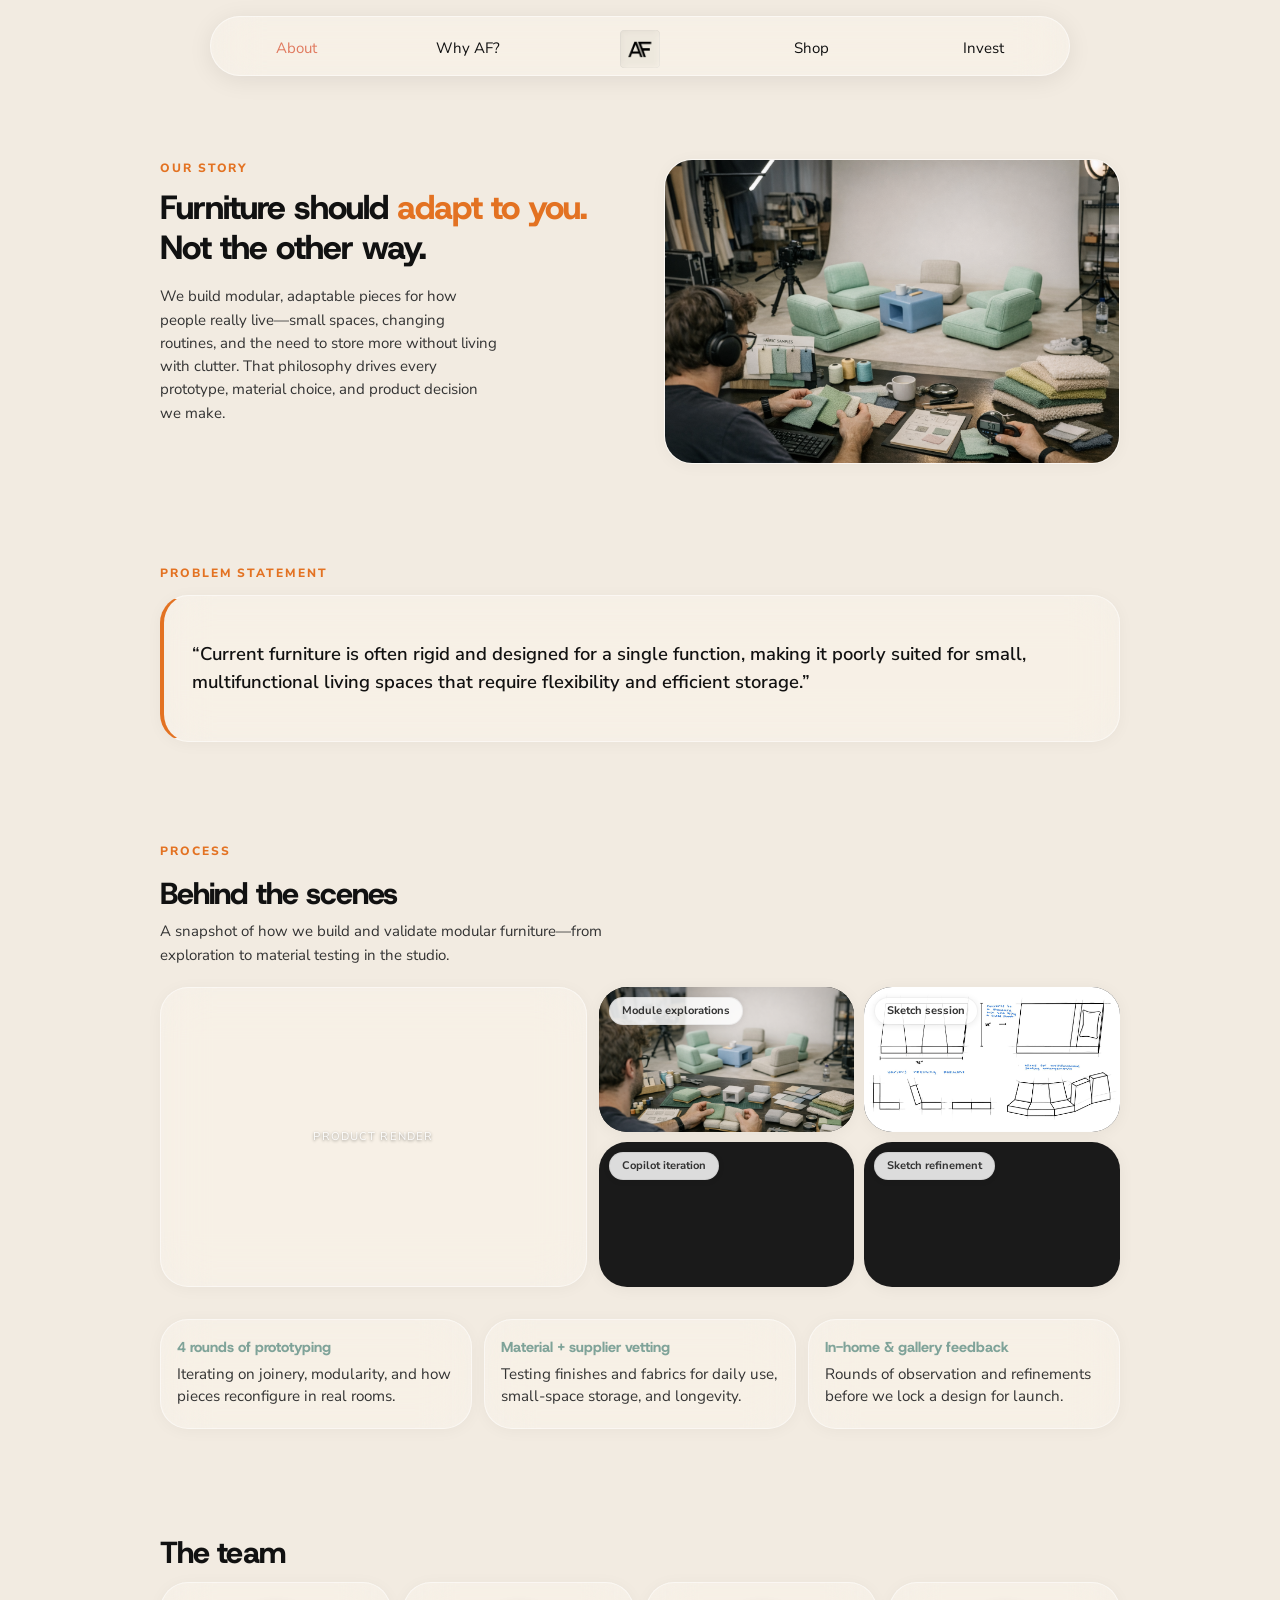
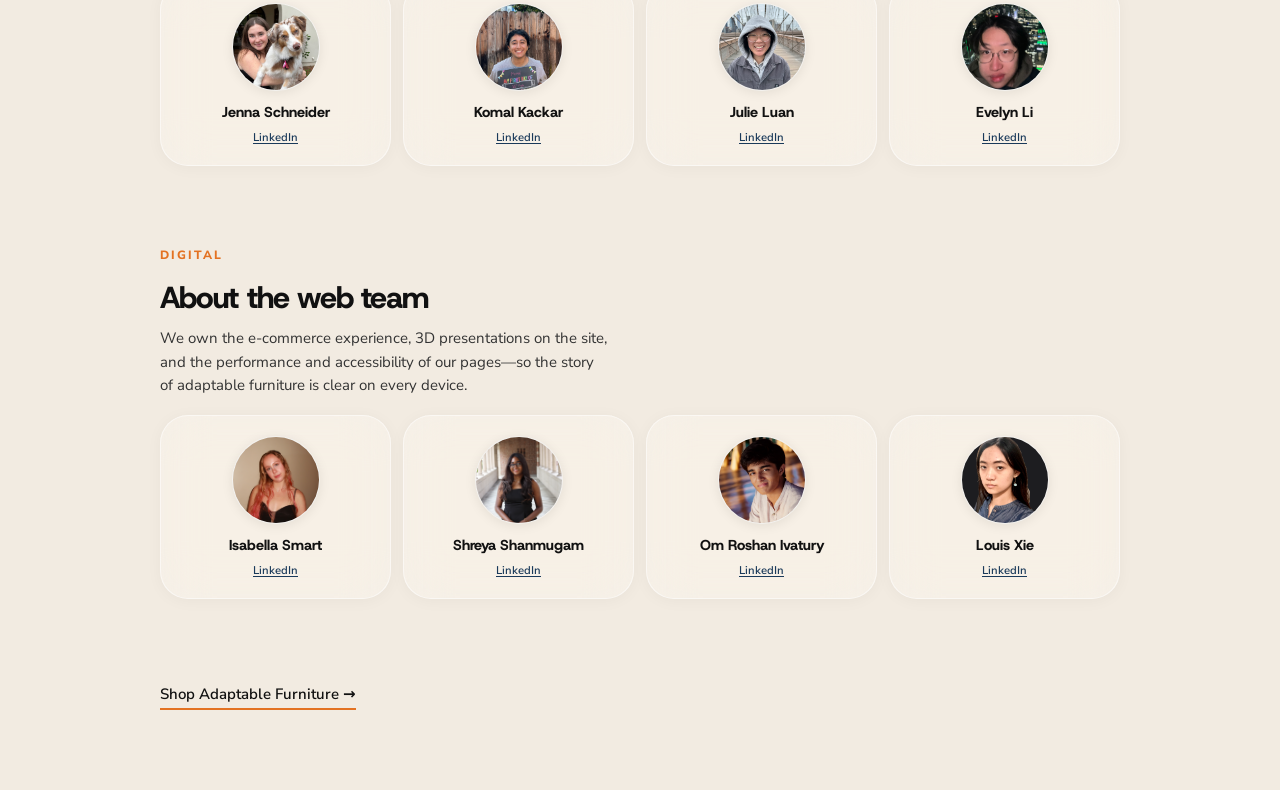
==== commit 05032654: "Update UI Made-with: Cursor" ====
--- a/about.html
+++ b/about.html
@@ -55,10 +55,16 @@
               product decision we make.
             </p>
           </div>
-          <div class="about-ours__media about-glass about-ours__ph" aria-label="Team photo placeholder">
-            <span class="about-ours__ph-icon" aria-hidden="true">▣</span>
-            <span>team / studio photo</span>
-          </div>
+          <figure class="about-ours__media about-glass about-ours__hero-img">
+            <img
+              src="images/fabric-test.png"
+              alt="Fabric material test"
+              width="1536"
+              height="1024"
+              decoding="async"
+              loading="eager"
+            />
+          </figure>
         </section>
 
         <!-- Problem statement -->
@@ -70,96 +76,6 @@
               multifunctional living spaces that require flexibility and efficient storage.”
             </blockquote>
           </div>
-        </section>
-
-        <!-- Opportunity stats -->
-        <section class="about-opp" aria-labelledby="opp-heading">
-          <h2 id="opp-heading" class="about-section-h2">The opportunity</h2>
-          <div class="about-opp__grid">
-            <article class="about-glass about-opp__card">
-              <span class="about-opp__num about-opp__num--navy">78M</span>
-              <p class="about-opp__desc">Young adults (18–34) renting in the US</p>
-            </article>
-            <article class="about-glass about-opp__card">
-              <span class="about-opp__num about-opp__num--green">52%</span>
-              <p class="about-opp__desc">Live in spaces under 700 sq ft</p>
-            </article>
-            <article class="about-glass about-opp__card">
-              <span class="about-opp__num about-opp__num--orange">$0</span>
-              <p class="about-opp__desc">Truly affordable + versatile + stylish options</p>
-            </article>
-            <article class="about-glass about-opp__card">
-              <span class="about-opp__num about-opp__num--navy">$280</span>
-              <p class="about-opp__desc">Average spend on a single-use furniture piece</p>
-            </article>
-          </div>
-        </section>
-
-        <!-- Process: images + cards -->
-        <section class="about-process" aria-labelledby="process-h">
-          <div class="about-process__row">
-            <div class="about-glass about-process__img about-process__img--main">
-              <div class="about-badg">Final prototype</div>
-            </div>
-            <div class="about-glass about-process__img about-process__img--mid">
-              <div class="about-badg">Floor mode test</div>
-            </div>
-            <div class="about-glass about-process__ph" aria-label="Material testing">
-              <span class="about-process__ph-ico" aria-hidden="true">▣</span>
-              <span>material testing photo</span>
-            </div>
-          </div>
-          <div class="about-process__cards">
-            <div class="about-glass about-process__stat">
-              <h3 class="about-process__stat-title about-accent">4 rounds of prototyping</h3>
-              <p class="about-process__stat-txt">Iterating on joinery, modularity, and how pieces reconfigure in real rooms.</p>
-            </div>
-            <div class="about-glass about-process__stat">
-              <h3 class="about-process__stat-title about-accent">Material + supplier vetting</h3>
-              <p class="about-process__stat-txt">Testing finishes and fabrics for daily use, small-space storage, and longevity.</p>
-            </div>
-            <div class="about-glass about-process__stat">
-              <h3 class="about-process__stat-title about-accent">In-home &amp; gallery feedback</h3>
-              <p class="about-process__stat-txt">Rounds of observation and refinements before we lock a design for launch.</p>
-            </div>
-          </div>
-        </section>
-
-        <!-- Timeline -->
-        <section class="about-timeline" aria-labelledby="tl-heading">
-          <h2 id="tl-heading" class="about-section-h2 about-timeline__title">How we got here</h2>
-          <ol class="about-timeline__list">
-            <li>
-              <span class="about-tl-dot" aria-hidden="true"></span>
-              <p class="about-tl-y">2024</p>
-              <p class="about-tl-t">Problem identified</p>
-              <p class="about-tl-d">Defined the need for truly adaptable, storage-smart furniture for small homes.</p>
-            </li>
-            <li>
-              <span class="about-tl-dot" aria-hidden="true"></span>
-              <p class="about-tl-y">2024</p>
-              <p class="about-tl-t">Research &amp; competitive audit</p>
-              <p class="about-tl-d">Mapped what exists today and where the market still falls short on flexibility.</p>
-            </li>
-            <li>
-              <span class="about-tl-dot" aria-hidden="true"></span>
-              <p class="about-tl-y">2025</p>
-              <p class="about-tl-t">Design lock</p>
-              <p class="about-tl-d">Froze the modular system, configurations, and signature silhouettes for production.</p>
-            </li>
-            <li>
-              <span class="about-tl-dot" aria-hidden="true"></span>
-              <p class="about-tl-y">2025</p>
-              <p class="about-tl-t">Material refinement</p>
-              <p class="about-tl-d">Stress-tested materials and finishes for durability and everyday use.</p>
-            </li>
-            <li>
-              <span class="about-tl-dot" aria-hidden="true"></span>
-              <p class="about-tl-y">2026</p>
-              <p class="about-tl-t">Pre-launch</p>
-              <p class="about-tl-d">Last-mile QA, content, and prep for the first public release.</p>
-            </li>
-          </ol>
         </section>
 
         <!-- Behind the scenes -->
@@ -171,22 +87,47 @@
           </p>
           <div class="about-bts__grid">
             <div class="about-bts__main about-glass">
-              <div class="about-bts__sofa"> </div>
-              <span class="about-bts__cap" aria-hidden="true">3D / prototype render</span>
+              <img
+                class="about-bts__main-img"
+                src="images/Render1.png"
+                alt="Adaptable Furniture modular seating in a living space"
+                width="1440"
+                height="1080"
+                decoding="async"
+              />
+              <span class="about-bts__cap" aria-hidden="true">Product render</span>
             </div>
             <div class="about-bts__quads">
-              <div class="about-bts__cell about-bts__cell--a">
+              <div class="about-bts__cell about-bts__cell--media">
+                <img src="images/Copilot_20260423_112822.png" alt="Copilot concept exploration" width="1200" height="800" decoding="async" />
                 <div class="about-badg about-badg--on">Module explorations</div>
               </div>
-              <div class="about-bts__cell about-bts__cell--b" aria-label="sketch session placeholder">
-                <span class="about-bts__ph-ico" aria-hidden="true">✎</span>
-                <span>sketch session photo</span>
-              </div>
-              <div class="about-bts__cell about-bts__cell--c"> </div>
-              <div class="about-bts__cell about-bts__cell--d" aria-label="Material testing">
-                <span class="about-bts__ph-ico" aria-hidden="true">◇</span>
-                <span>material testing photo</span>
-              </div>
+              <div class="about-bts__cell about-bts__cell--media">
+                <img src="images/Sketch1.png" alt="Early sketch session" width="1200" height="800" decoding="async" />
+                <div class="about-badg about-badg--on">Sketch session</div>
+              </div>
+              <div class="about-bts__cell about-bts__cell--media">
+                <img src="images/Copilot_20260423_112826.png" alt="Copilot iteration" width="1200" height="800" decoding="async" />
+                <div class="about-badg about-badg--on">Copilot iteration</div>
+              </div>
+              <div class="about-bts__cell about-bts__cell--media">
+                <img src="images/Sketch2.png" alt="Sketch refinement" width="1200" height="800" decoding="async" />
+                <div class="about-badg about-badg--on">Sketch refinement</div>
+              </div>
+            </div>
+          </div>
+          <div class="about-bts__process-cards" aria-label="Build process">
+            <div class="about-glass about-process__stat">
+              <h3 class="about-process__stat-title about-accent">4 rounds of prototyping</h3>
+              <p class="about-process__stat-txt">Iterating on joinery, modularity, and how pieces reconfigure in real rooms.</p>
+            </div>
+            <div class="about-glass about-process__stat">
+              <h3 class="about-process__stat-title about-accent">Material + supplier vetting</h3>
+              <p class="about-process__stat-txt">Testing finishes and fabrics for daily use, small-space storage, and longevity.</p>
+            </div>
+            <div class="about-glass about-process__stat">
+              <h3 class="about-process__stat-title about-accent">In-home &amp; gallery feedback</h3>
+              <p class="about-process__stat-txt">Rounds of observation and refinements before we lock a design for launch.</p>
             </div>
           </div>
         </section>
--- a/css/styles.css
+++ b/css/styles.css
@@ -16,6 +16,10 @@
   --line-color: #2c3e50;
   --dot-color: #a9bcc4;
   --card-bg: #d9e1e8;
+  /* Matrix / UI navy (dots stay light — see --dot-color) */
+  --matrix-label-blue: #1a3a5a;
+  /* Pastel green in the same family as dot blue (stats, About accents) */
+  --matrix-green-pastel: #7fa399;
   /* Accent (links, CTA) */
   --af-accent: #e37222;
 }
@@ -72,8 +76,12 @@
 
 .matrix-container {
   position: relative;
-  width: 600px;
-  height: 500px;
+  width: 100%;
+  max-width: 600px;
+  margin-left: auto;
+  margin-right: auto;
+  aspect-ratio: 600 / 500;
+  height: auto;
   margin-bottom: 100px;
   border: 1px solid transparent;
   margin-top: 60px;
@@ -82,6 +90,7 @@
 .matrix-container-container {
   display: flex;
   justify-content: center;
+  width: 100%;
   background-color: #f2efe9;
   border-radius: 0 var(--radius-md) var(--radius-md) var(--radius-md);
   box-shadow: 0 2px 12px rgba(0, 0, 0, 0.04);
@@ -94,7 +103,7 @@
   position: absolute;
   font-size: 14px;
   font-weight: bold;
-  color: #1a3a5a;
+  color: var(--matrix-label-blue, #1a3a5a);
   white-space: nowrap;
   text-transform: uppercase;
 }
@@ -153,18 +162,25 @@
 #info-card {
   display: none;
   position: absolute;
-  width: 180px;
+  top: 10px;
+  left: 10px;
+  width: min(180px, calc(100% - 20px));
+  max-width: calc(100% - 20px);
   background: var(--card-bg);
   border: 1.5px solid var(--line-color);
   border-radius: var(--radius-md);
   padding: 15px;
-  margin-left: 10px;
-  box-shadow: 5px 5px 15px rgba(0,0,0,0.1);
+  box-shadow: 5px 5px 15px rgba(0, 0, 0, 0.1);
   z-index: 100;
   pointer-events: none;
 }
   
-.product-title { font-weight: bold; text-transform: uppercase; margin-bottom: 5px; color: #1a3a5a; }
+.product-title {
+  font-weight: bold;
+  text-transform: uppercase;
+  margin-bottom: 5px;
+  color: var(--matrix-label-blue, #1a3a5a);
+}
 .product-price { font-size: 0.9em; color: #555; text-align: right; }
 .product-img { width: 100%; height: 60px; background: #fff; margin: 5px 0; border: 1px dashed #ccc; display: flex; align-items: center; justify-content: center; font-size: 12px; color: #999; }
 
@@ -374,6 +390,55 @@
   margin-top: 0;
 }
 
+.page-home .hero__glass-bottom--cta {
+  display: flex;
+  align-items: center;
+  justify-content: center;
+  padding: 16px 24px;
+}
+
+/* Primary shop CTA — home hero + Why AF footer */
+.page-home .hero__btn-shop,
+body.page-why.page-why-story .cta__btn {
+  display: inline-flex;
+  align-items: center;
+  justify-content: center;
+  padding: 12px 22px;
+  font-family: var(--font-sans);
+  font-size: 1rem;
+  font-weight: 700;
+  color: #111;
+  text-decoration: none;
+  text-align: center;
+  border-radius: var(--radius-pill);
+  border: 2px solid var(--af-accent, #e37222);
+  background: rgba(255, 255, 255, 0.45);
+  box-shadow: 0 2px 12px rgba(0, 0, 0, 0.06);
+  transition: background 0.2s ease, color 0.2s ease, box-shadow 0.2s ease;
+}
+
+.page-home .hero__btn-shop {
+  width: 100%;
+  max-width: 100%;
+}
+
+body.page-why.page-why-story .cta__btn {
+  width: auto;
+  max-width: min(100%, 22rem);
+}
+
+.page-home .hero__btn-shop:hover,
+body.page-why.page-why-story .cta__btn:hover {
+  background: rgba(227, 114, 34, 0.12);
+  color: #1a1a1a;
+}
+
+.page-home .hero__btn-shop:focus-visible,
+body.page-why.page-why-story .cta__btn:focus-visible {
+  outline: 2px solid var(--af-accent, #e37222);
+  outline-offset: 3px;
+}
+
 .page-home .hero__hint {
   font-size: 12px;
   color: #333;
@@ -399,27 +464,9 @@
   margin: 0 auto;
 }
 
-.page-home .hero__caption {
-  font-size: 13px;
-  color: #2a2a2a;
-  text-align: center;
-  margin: 0 0 20px;
-}
-
-.page-home .hero__cta {
-  display: inline-flex;
-  align-items: center;
-  gap: 6px;
-  font-weight: 700;
-  font-size: 1rem;
-  border-bottom: 2px solid #111;
-  padding-bottom: 2px;
-}
-
 .page-home .load-state .hero__title,
 .page-home .load-state .hero__hint,
-.page-home .load-state .hero__caption,
-.page-home .load-state .hero__cta {
+.page-home .load-state .hero__btn-shop {
   filter: blur(8px);
   user-select: none;
 }
@@ -437,7 +484,8 @@
 }
 
 /* Frosted glass panel — matches nav bar (.desk-header) */
-body.page-about .about-glass {
+body.page-about .about-glass,
+body.page-invest .about-glass {
   background: rgba(255, 255, 255, 0.26);
   backdrop-filter: blur(24px) saturate(140%);
   -webkit-backdrop-filter: blur(24px) saturate(140%);
@@ -483,7 +531,8 @@
   margin: 0 0 10px;
 }
 
-.page-about .about-section-h2 {
+.page-about .about-section-h2,
+.page-invest .about-section-h2 {
   font-size: clamp(1.5rem, 4vw, 1.9rem);
   font-weight: 800;
   letter-spacing: -0.03em;
@@ -522,27 +571,23 @@
   max-width: 38ch;
 }
 
-.page-about .about-ours__media.about-ours__ph {
+.page-about .about-ours__media.about-ours__hero-img {
+  display: block;
   min-height: 260px;
   position: relative;
   overflow: hidden;
-  display: flex;
-  flex-direction: column;
-  align-items: center;
-  justify-content: center;
-  text-align: center;
-  padding: 24px;
-  gap: 10px;
-  color: #7a6f64;
-  font-size: 0.9rem;
-  line-height: 1.4;
-  background: linear-gradient(180deg, rgba(180, 220, 200, 0.45) 0%, rgba(150, 190, 220, 0.45) 100%),
-    rgba(255, 255, 255, 0.12);
-}
-
-.page-about .about-ours__ph .about-ours__ph-icon {
-  font-size: 2rem;
-  opacity: 0.4;
+  margin: 0;
+  padding: 0;
+}
+
+.page-about .about-ours__hero-img img {
+  display: block;
+  width: 100%;
+  height: 100%;
+  min-height: 260px;
+  max-height: min(70vh, 720px);
+  object-fit: cover;
+  object-position: center;
 }
 
 /* Problem statement */
@@ -569,24 +614,36 @@
   border: none;
 }
 
-/* Opportunity */
-.page-about .about-opp {
+/* Opportunity (About + Invest) */
+.page-about .about-opp,
+.page-invest .about-opp {
   padding-bottom: clamp(64px, 8vw, 100px);
 }
 
-.page-about .about-opp__grid {
+.page-invest .about-opp {
+  padding-top: 8px;
+}
+
+.page-invest .about-opp__card {
+  text-align: center;
+}
+
+.page-about .about-opp__grid,
+.page-invest .about-opp__grid {
   display: grid;
-  grid-template-columns: repeat(4, 1fr);
+  grid-template-columns: repeat(2, 1fr);
   gap: 14px;
   margin-top: 20px;
 }
 
-.page-about .about-opp__card {
+.page-about .about-opp__card,
+.page-invest .about-opp__card {
   padding: 20px 16px 22px;
   text-align: left;
 }
 
-.page-about .about-opp__num {
+.page-about .about-opp__num,
+.page-invest .about-opp__num {
   display: block;
   font-family: var(--font-heading);
   font-size: clamp(1.45rem, 3.5vw, 1.85rem);
@@ -596,54 +653,27 @@
   margin-bottom: 10px;
 }
 
-.page-about .about-opp__num--navy {
-  color: #0f2744;
-}
-
-.page-about .about-opp__num--green {
-  color: #1f5c40;
-}
-
-.page-about .about-opp__num--orange {
+.page-about .about-opp__num--navy,
+.page-invest .about-opp__num--navy {
+  color: var(--matrix-label-blue, #1a3a5a);
+}
+
+.page-about .about-opp__num--green,
+.page-invest .about-opp__num--green {
+  color: var(--matrix-green-pastel, #7fa399);
+}
+
+.page-about .about-opp__num--orange,
+.page-invest .about-opp__num--orange {
   color: var(--af-accent, #e37222);
 }
 
-.page-about .about-opp__desc {
+.page-about .about-opp__desc,
+.page-invest .about-opp__desc {
   margin: 0;
   font-size: 0.95rem;
   line-height: 1.5;
   color: #333;
-}
-
-/* Process strip + stats */
-.page-about .about-process {
-  padding-bottom: clamp(64px, 8vw, 100px);
-}
-
-.page-about .about-process__row {
-  display: grid;
-  grid-template-columns: 1.4fr 0.6fr 0.7fr;
-  gap: 12px;
-  margin-bottom: 14px;
-  min-height: 180px;
-}
-
-.page-about .about-process__img--main,
-.page-about .about-process__img--mid {
-  position: relative;
-  min-height: 200px;
-  background: #dee8e2;
-  overflow: hidden;
-}
-
-.page-about .about-process__img--main {
-  background: linear-gradient(120deg, #b8d4c8, #9ec0d0);
-  background-image: linear-gradient(120deg, rgba(130, 170, 150, 0.4), rgba(100, 150, 180, 0.45));
-}
-
-.page-about .about-process__img--mid {
-  background: linear-gradient(180deg, #c8d8c8, #a8c0c0);
-  min-height: 200px;
 }
 
 .page-about .about-badg {
@@ -666,29 +696,11 @@
   left: 10px;
 }
 
-.page-about .about-process__ph {
-  display: flex;
-  flex-direction: column;
-  align-items: center;
-  justify-content: center;
-  gap: 6px;
-  min-height: 200px;
-  text-align: center;
-  color: #7a6f64;
-  font-size: 0.8rem;
-  line-height: 1.3;
-  background: rgba(200, 200, 200, 0.2);
-}
-
-.page-about .about-process__ph-ico {
-  font-size: 1.3rem;
-  opacity: 0.45;
-}
-
-.page-about .about-process__cards {
+.page-about .about-bts__process-cards {
   display: grid;
   grid-template-columns: repeat(3, 1fr);
   gap: 12px;
+  margin-top: clamp(20px, 4vw, 32px);
 }
 
 .page-about .about-process__stat {
@@ -703,83 +715,15 @@
   font-family: var(--font-heading);
 }
 
+.page-about .about-process__stat-title.about-accent {
+  color: var(--matrix-green-pastel, #7fa399);
+}
+
 .page-about .about-process__stat-txt {
   margin: 0;
   font-size: 0.95rem;
   line-height: 1.5;
   color: #333;
-}
-
-/* Timeline */
-.page-about .about-timeline {
-  padding-bottom: clamp(64px, 8vw, 100px);
-}
-
-.page-about .about-timeline__title {
-  margin-bottom: 0.4em;
-}
-
-.page-about .about-timeline__list {
-  list-style: none;
-  margin: 24px 0 0;
-  padding: 0 0 0 0;
-  position: relative;
-}
-
-.page-about .about-timeline__list::before {
-  content: "";
-  position: absolute;
-  left: 0;
-  top: 0;
-  bottom: 0;
-  width: 2px;
-  background: rgba(0, 0, 0, 0.1);
-  margin-left: 3px;
-}
-
-.page-about .about-timeline__list li {
-  position: relative;
-  padding: 0 0 20px 28px;
-  margin: 0;
-}
-
-.page-about .about-tl-dot {
-  position: absolute;
-  left: 0;
-  top: 5px;
-  width: 10px;
-  height: 10px;
-  margin-left: -1px;
-  background: var(--af-accent, #e37222);
-  border-radius: 50%;
-  border: 2px solid var(--page-bg, #f2ebe1);
-  box-shadow: 0 0 0 1px rgba(227, 114, 34, 0.3);
-  z-index: 1;
-}
-
-.page-about .about-tl-y {
-  font-size: 12px;
-  font-weight: 800;
-  text-transform: uppercase;
-  color: var(--af-accent, #e37222);
-  margin: 0 0 2px;
-  letter-spacing: 0.03em;
-}
-
-.page-about .about-tl-t {
-  font-size: 1.05rem;
-  font-weight: 700;
-  color: #111;
-  margin: 0 0 4px;
-  font-family: var(--font-heading);
-}
-
-.page-about .about-tl-d {
-  margin: 0;
-  font-size: 15px;
-  line-height: 1.55;
-  color: #333;
-  max-width: 52ch;
 }
 
 /* Behind the scenes */
@@ -815,20 +759,14 @@
   justify-content: center;
 }
 
-.page-about .about-bts__sofa {
+.page-about .about-bts__main-img {
   position: absolute;
   inset: 0;
-  background: linear-gradient(145deg, #6ec7a3 0%, #6eb8c9 50%, #8ec9d2 100%);
-  opacity: 0.9;
-}
-
-.page-about .about-bts__sofa::after {
-  content: "";
-  position: absolute;
-  inset: 20% 15% 12%;
-  background: linear-gradient(180deg, #7dccb0, #4a8c78);
-  border-radius: 12px 12px 8px 8px;
-  box-shadow: 0 12px 32px rgba(0, 0, 0, 0.12);
+  width: 100%;
+  height: 100%;
+  object-fit: cover;
+  object-position: center 42%;
+  display: block;
 }
 
 .page-about .about-bts__cap {
@@ -837,7 +775,8 @@
   font-size: 0.7rem;
   text-transform: uppercase;
   letter-spacing: 0.1em;
-  color: rgba(0, 0, 0, 0.35);
+  color: rgba(255, 255, 255, 0.92);
+  text-shadow: 0 1px 3px rgba(0, 0, 0, 0.45);
 }
 
 .page-about .about-bts__quads {
@@ -884,6 +823,25 @@
   color: #5c534a;
 }
 
+.page-about .about-bts__cell--media {
+  padding: 0;
+  background: #1a1a1a;
+  color: #fff;
+}
+
+.page-about .about-bts__cell--media img {
+  position: absolute;
+  inset: 0;
+  width: 100%;
+  height: 100%;
+  object-fit: cover;
+  display: block;
+}
+
+.page-about .about-bts__cell--media .about-badg {
+  z-index: 1;
+}
+
 .page-about .about-bts__ph-ico {
   font-size: 1.2rem;
   opacity: 0.5;
@@ -952,7 +910,7 @@
 .page-about .about-teamcard__link {
   font-size: 0.7rem;
   font-weight: 600;
-  color: #3d5a80;
+  color: var(--matrix-label-blue, #1a3a5a);
   text-decoration: underline;
   text-underline-offset: 2px;
 }
@@ -971,15 +929,7 @@
 
 /* About page responsive */
 @media (max-width: 900px) {
-  .page-about .about-opp__grid {
-    grid-template-columns: repeat(2, 1fr);
-  }
-
-  .page-about .about-process__row {
-    grid-template-columns: 1fr;
-  }
-
-  .page-about .about-process__cards {
+  .page-about .about-bts__process-cards {
     grid-template-columns: 1fr;
   }
 
@@ -994,10 +944,6 @@
 
 @media (max-width: 600px) {
   .page-about .about-ours {
-    grid-template-columns: 1fr;
-  }
-
-  .page-about .about-opp__grid {
     grid-template-columns: 1fr;
   }
 
@@ -1131,11 +1077,38 @@
   padding-top: 92px;
 }
 
+.page-shop .shop-intro {
+  margin: 2px 0 16px;
+}
+
+.page-shop .shop-intro__kicker {
+  margin: 0;
+  font-size: 12px;
+  font-weight: 700;
+  letter-spacing: 0.1em;
+  text-transform: uppercase;
+  color: #5f7596;
+}
+
+.page-shop .shop-intro__title {
+  margin: 8px 0 6px;
+  font-size: clamp(1.45rem, 5.6vw, 2rem);
+  line-height: 1.2;
+  letter-spacing: -0.02em;
+  color: #152745;
+}
+
+.page-shop .shop-intro__sub {
+  margin: 0;
+  color: rgba(26, 39, 68, 0.72);
+  font-weight: 500;
+}
+
 .page-shop .shop-toolbar {
   display: flex;
   gap: 10px;
   align-items: center;
-  margin: 12px 0 20px;
+  margin: 14px 0 10px;
 }
 
 .page-shop .search-wrap {
@@ -1188,6 +1161,20 @@
   font-size: 12px;
   font-weight: 700;
   white-space: nowrap;
+  transition: transform 0.18s ease, box-shadow 0.18s ease, background-color 0.2s ease;
+}
+
+.page-shop .btn-cart-nav:hover,
+.page-shop .btn-cart-nav:focus-visible {
+  transform: translateY(-1px);
+  box-shadow: 0 8px 18px rgba(16, 32, 55, 0.12);
+}
+
+.page-shop .shop-results {
+  margin: 0 0 16px;
+  color: rgba(26, 39, 68, 0.72);
+  font-size: 13px;
+  font-weight: 600;
 }
 
 .page-shop .product-list {
@@ -1209,6 +1196,13 @@
   position: relative;
   align-items: start;
   box-shadow: 0 2px 16px rgba(0, 0, 0, 0.04);
+  transition: transform 0.2s ease, box-shadow 0.2s ease, border-color 0.2s ease;
+}
+
+.page-shop .product-card:hover {
+  transform: translateY(-2px);
+  box-shadow: 0 14px 28px rgba(15, 33, 58, 0.12);
+  border-color: rgba(255, 255, 255, 0.66);
 }
 
 .page-shop .product-card__img {
@@ -1223,6 +1217,11 @@
   width: 100%;
   height: 100%;
   object-fit: cover;
+  transition: transform 0.32s ease;
+}
+
+.page-shop .product-card:hover .product-card__img img {
+  transform: scale(1.03);
 }
 
 .page-shop .product-card__add {
@@ -1238,12 +1237,23 @@
   align-items: center;
   justify-content: center;
   box-shadow: 0 4px 12px rgba(242, 140, 56, 0.45);
+  transition: transform 0.2s ease, box-shadow 0.2s ease, background-color 0.2s ease;
+}
+
+.page-shop .product-card__add:hover,
+.page-shop .product-card__add:focus-visible {
+  transform: translateY(-1px) scale(1.03);
+  box-shadow: 0 10px 20px rgba(242, 140, 56, 0.38);
 }
 
 .page-shop .product-card__body h3 {
   margin: 0 0 6px;
   font-size: 1rem;
   font-weight: 700;
+}
+
+.page-shop .product-card__body h3 a {
+  text-decoration: none;
 }
 
 .page-shop .product-card__body p {
@@ -1253,11 +1263,319 @@
   line-height: 1.5;
 }
 
+.page-shop .product-card__price {
+  margin: 0 0 6px;
+  font-size: 13px;
+  font-weight: 700;
+  color: #233f63;
+  opacity: 1;
+}
+
+.page-shop .product-card__cta {
+  display: inline-flex;
+  margin-top: 10px;
+  font-size: 12px;
+  font-weight: 700;
+  color: #1b3558;
+  text-decoration: underline;
+  text-decoration-thickness: 1.5px;
+  text-underline-offset: 3px;
+}
+
+/* ========== PRODUCT DETAIL ========== */
+body.page-product {
+  --page-bg: #e7dcc9;
+  --header-bg: transparent;
+  color: var(--text-navy);
+}
+
+.page-product .page-wrap {
+  max-width: 980px;
+  padding-bottom: 64px;
+}
+
+.product-detail {
+  display: grid;
+  gap: 20px;
+  margin-top: 10px;
+}
+
+.product-detail__image-wrap {
+  position: relative;
+  border-radius: 26px;
+  overflow: hidden;
+  background: rgba(255, 255, 255, 0.4);
+  box-shadow: 0 20px 42px rgba(12, 25, 44, 0.12);
+  border: 1px solid rgba(255, 255, 255, 0.45);
+}
+
+.product-detail__image-wrap::after {
+  content: "";
+  position: absolute;
+  inset: auto 0 0 0;
+  height: 42%;
+  background: linear-gradient(
+    180deg,
+    rgba(26, 39, 68, 0) 0%,
+    rgba(26, 39, 68, 0.22) 100%
+  );
+  pointer-events: none;
+}
+
+.product-detail__badge {
+  position: absolute;
+  left: 14px;
+  top: 14px;
+  z-index: 2;
+  display: inline-flex;
+  align-items: center;
+  gap: 8px;
+  padding: 8px 12px;
+  border-radius: var(--radius-pill);
+  background: rgba(16, 31, 56, 0.72);
+  color: #f4f7fc;
+  font-size: 12px;
+  font-weight: 700;
+  letter-spacing: 0.04em;
+  text-transform: uppercase;
+}
+
+.product-detail__image {
+  width: 100%;
+  aspect-ratio: 16 / 13;
+  object-fit: cover;
+}
+
+.product-detail__meta {
+  background: rgba(255, 255, 255, 0.7);
+  backdrop-filter: blur(10px);
+  -webkit-backdrop-filter: blur(10px);
+  border-radius: 24px;
+  border: 1px solid rgba(255, 255, 255, 0.55);
+  box-shadow: 0 12px 30px rgba(12, 25, 44, 0.08);
+  padding: 24px;
+}
+
+.product-detail__meta a:focus-visible,
+.product-detail__actions a:focus-visible {
+  outline: 2px solid rgba(242, 140, 56, 0.9);
+  outline-offset: 3px;
+}
+
+.product-detail__kicker {
+  margin: 0;
+  font-size: 12px;
+  letter-spacing: 0.12em;
+  text-transform: uppercase;
+  font-weight: 700;
+  color: #5c7598;
+}
+
+.product-detail__head {
+  display: grid;
+  gap: 8px;
+  margin-top: 10px;
+}
+
+.product-detail__title {
+  margin: 0;
+  font-size: clamp(1.6rem, 6vw, 2.1rem);
+  line-height: 1.2;
+  letter-spacing: -0.02em;
+}
+
+.product-detail__eyebrow {
+  margin: 0 0 10px;
+  font-size: 12px;
+  letter-spacing: 0.12em;
+  text-transform: uppercase;
+  font-weight: 700;
+  color: #4a6489;
+}
+
+.product-detail__price {
+  margin: 0;
+  font-weight: 700;
+  font-size: 1.2rem;
+  color: #1f3558;
+}
+
+.product-detail__sku {
+  margin: 0;
+  color: #5d7698;
+  font-size: 13px;
+  font-weight: 600;
+}
+
+.product-detail__desc {
+  margin: 14px 0 0;
+  color: #2f425d;
+  font-size: 1rem;
+}
+
+.product-detail__highlights {
+  margin-top: 16px;
+  display: flex;
+  flex-wrap: wrap;
+  gap: 8px;
+}
+
+.product-detail__chip {
+  display: inline-flex;
+  align-items: center;
+  padding: 7px 12px;
+  border-radius: var(--radius-pill);
+  border: 1px solid rgba(48, 74, 108, 0.18);
+  background: rgba(255, 255, 255, 0.72);
+  color: #2d4668;
+  font-size: 12px;
+  font-weight: 700;
+}
+
+.product-detail__bullets {
+  margin: 18px 0 0;
+  padding-left: 0;
+  list-style: none;
+  display: grid;
+  gap: 9px;
+  line-height: 1.6;
+}
+
+.product-detail__bullets li {
+  position: relative;
+  padding-left: 18px;
+  color: #2b3f5f;
+}
+
+.product-detail__bullets li::before {
+  content: "";
+  position: absolute;
+  left: 0;
+  top: 0.62em;
+  width: 8px;
+  height: 8px;
+  border-radius: 50%;
+  background: #f28c38;
+}
+
+.product-detail__specs {
+  margin-top: 20px;
+  display: grid;
+  grid-template-columns: repeat(2, minmax(0, 1fr));
+  gap: 10px;
+}
+
+.product-detail__spec {
+  border-radius: 14px;
+  border: 1px solid rgba(39, 64, 95, 0.12);
+  background: rgba(255, 255, 255, 0.76);
+  padding: 11px 12px;
+}
+
+.product-detail__spec-label {
+  display: block;
+  font-size: 11px;
+  text-transform: uppercase;
+  letter-spacing: 0.08em;
+  font-weight: 700;
+  color: #607a9f;
+}
+
+.product-detail__spec-value {
+  display: block;
+  margin-top: 3px;
+  color: #1f3558;
+  font-weight: 700;
+  font-size: 14px;
+}
+
+.product-detail__notes {
+  margin-top: 18px;
+  display: grid;
+  gap: 10px;
+}
+
+.product-detail__note {
+  display: flex;
+  gap: 10px;
+  align-items: flex-start;
+  padding: 11px 12px;
+  border-radius: 12px;
+  border: 1px solid rgba(39, 64, 95, 0.12);
+  background: rgba(255, 255, 255, 0.62);
+  color: #2b3f5f;
+  font-size: 13px;
+  line-height: 1.45;
+}
+
+.product-detail__note strong {
+  color: #1f3558;
+}
+
+.product-detail__actions {
+  display: grid;
+  grid-template-columns: 1fr;
+  gap: 10px;
+  margin-top: 22px;
+}
+
+.btn-back-shop,
+.btn-shop-now {
+  display: inline-flex;
+  align-items: center;
+  justify-content: center;
+  padding: 12px 18px;
+  border-radius: var(--radius-pill);
+  font-weight: 700;
+  font-size: 14px;
+  transition: transform 0.18s ease, box-shadow 0.18s ease, background-color 0.2s ease;
+}
+
+.btn-back-shop {
+  background: rgba(176, 196, 222, 0.78);
+  color: #1a2744;
+}
+
+.btn-shop-now {
+  background: #f28c38;
+  color: #fff;
+}
+
+.btn-back-shop:hover,
+.btn-back-shop:focus-visible,
+.btn-shop-now:hover,
+.btn-shop-now:focus-visible {
+  transform: translateY(-1px);
+  box-shadow: 0 8px 20px rgba(26, 39, 68, 0.15);
+}
+
+.btn-shop-now:hover,
+.btn-shop-now:focus-visible {
+  background: #e78333;
+}
+
+@media (min-width: 860px) {
+  .product-detail {
+    grid-template-columns: minmax(0, 1.1fr) minmax(0, 0.9fr);
+    align-items: start;
+    gap: 24px;
+  }
+
+  .product-detail__meta {
+    position: sticky;
+    top: calc(var(--header-h) + 16px);
+  }
+
+  .product-detail__actions {
+    grid-template-columns: minmax(0, 1fr) minmax(0, 1fr);
+  }
+}
+
 /* Shop panels */
 .shop-panel {
   position: fixed;
   inset: 0;
-  z-index: 80;
+  z-index: 220;
   background: var(--page-bg);
   display: flex;
   flex-direction: column;
@@ -1273,12 +1591,15 @@
 
 .shop-panel__bar {
   position: relative;
+  z-index: 2;
   display: flex;
   align-items: center;
   gap: 12px;
   padding: 12px 16px;
   min-height: var(--header-h);
   border-bottom: 1px solid rgba(0, 0, 0, 0.06);
+  backdrop-filter: blur(10px);
+  -webkit-backdrop-filter: blur(10px);
 }
 
 .shop-panel__back {
@@ -1311,6 +1632,16 @@
   font-weight: 700;
   min-width: 3.5rem;
   text-align: right;
+  color: var(--text-navy);
+}
+
+.shop-panel--cart .shop-panel__total {
+  position: static;
+  margin-left: auto;
+}
+
+.shop-panel--cart .shop-panel__title-pill {
+  margin-right: 8px;
 }
 
 .shop-panel__body {
@@ -1340,8 +1671,55 @@
   stroke: #fff;
 }
 
+.page-shop .cart-item {
+  align-items: stretch;
+  border: 1px solid rgba(255, 255, 255, 0.45);
+}
+
+.page-shop .cart-item .product-card__body {
+  display: flex;
+  flex-direction: column;
+  gap: 4px;
+}
+
+.page-shop .cart-item .cart-item__line-total {
+  margin-top: auto;
+  font-size: 15px;
+  font-weight: 700;
+  color: var(--text-navy);
+}
+
 .shop-panel__footer {
-  padding: 16px 20px calc(16px + env(safe-area-inset-bottom));
+  padding: 14px 20px calc(16px + env(safe-area-inset-bottom));
+  border-top: 1px solid rgba(0, 0, 0, 0.08);
+  background: linear-gradient(
+    180deg,
+    rgba(214, 199, 177, 0.72) 0%,
+    rgba(214, 199, 177, 0.96) 36%,
+    rgba(214, 199, 177, 1) 100%
+  );
+  backdrop-filter: blur(10px);
+  -webkit-backdrop-filter: blur(10px);
+}
+
+.cart-summary {
+  display: flex;
+  align-items: center;
+  justify-content: space-between;
+  margin-bottom: 2px;
+  font-size: 14px;
+  color: rgba(26, 39, 68, 0.78);
+}
+
+.cart-summary strong {
+  font-size: 18px;
+  color: var(--text-navy);
+}
+
+.cart-summary__note {
+  margin: 0 0 12px;
+  font-size: 12px;
+  color: rgba(26, 39, 68, 0.64);
 }
 
 .shop-panel__footer .btn-primary {
@@ -1352,6 +1730,14 @@
   color: #fff;
   font-weight: 700;
   font-size: 1rem;
+  transition: transform 0.18s ease, box-shadow 0.18s ease, background-color 0.2s ease;
+}
+
+.shop-panel__footer .btn-primary:hover,
+.shop-panel__footer .btn-primary:focus-visible {
+  background: #e78333;
+  transform: translateY(-1px);
+  box-shadow: 0 10px 22px rgba(231, 131, 51, 0.34);
 }
 
 .shop-panel__footer .btn-secondary {
@@ -1365,6 +1751,14 @@
   color: var(--text-navy);
   font-weight: 700;
   font-size: 1rem;
+  transition: transform 0.18s ease, box-shadow 0.18s ease, border-color 0.2s ease;
+}
+
+.shop-panel__footer .btn-secondary:hover,
+.shop-panel__footer .btn-secondary:focus-visible {
+  transform: translateY(-1px);
+  box-shadow: 0 8px 20px rgba(16, 32, 55, 0.12);
+  border-color: rgba(255, 255, 255, 0.66);
 }
 
 /* Filter glass card */
@@ -1392,22 +1786,61 @@
   margin-bottom: 14px;
 }
 
-.filter-row input[type="radio"] {
-  width: 18px;
-  height: 18px;
-  accent-color: #f28c38;
+.filter-row input[type="checkbox"] {
+  appearance: none;
+  -webkit-appearance: none;
+  width: 22px;
+  height: 22px;
+  border-radius: 50%;
+  border: 2px solid #d5d9dd;
+  background: #e8ebee;
+  box-shadow: inset 0 0 0 2px #e8ebee;
+  transition: background-color 0.2s ease, border-color 0.2s ease, filter 0.2s ease,
+    opacity 0.2s ease;
+}
+
+.filter-row input[type="checkbox"]:checked {
+  background: #0c4f95;
+  border-color: #0c4f95;
+  box-shadow: inset 0 0 0 2px #0c4f95;
 }
 
 .filter-row label {
   flex: 0 0 72px;
   font-size: 14px;
   font-weight: 600;
+  color: #2b4a67;
 }
 
 .filter-swatch-bar {
   flex: 1;
-  height: 10px;
+  height: 20px;
   border-radius: var(--radius-pill);
+  border: 1px solid rgba(214, 220, 224, 0.9);
+  box-shadow: inset 0 1px 0 rgba(255, 255, 255, 0.65);
+  transition: filter 0.2s ease, opacity 0.2s ease;
+}
+
+.filter-row label {
+  transition: color 0.2s ease;
+}
+
+.filter-glass.is-empty .filter-row .filter-swatch-bar,
+.filter-glass.is-empty .filter-row input[name="colors"] {
+  filter: blur(3px);
+  opacity: 0.4;
+}
+
+.filter-glass:not(.is-empty) .filter-row:not(.is-selected) .filter-swatch-bar,
+.filter-glass:not(.is-empty) .filter-row:not(.is-selected) input[name="colors"] {
+  filter: blur(3px);
+  opacity: 0.4;
+}
+
+.filter-glass .filter-row.is-selected .filter-swatch-bar,
+.filter-glass .filter-row.is-selected input[name="colors"] {
+  filter: none;
+  opacity: 1;
 }
 
 .filter-toggle {
@@ -1477,75 +1910,90 @@
 }
 
 
-.page-invest .feature-block {
- margin-bottom: 36px;
-}
-
-
-.page-invest .feature-head {
- display: flex;
- align-items: baseline;
- gap: 8px;
- margin-bottom: 14px;
-}
-
-
-.page-invest .feature-head h2 {
- margin: 0;
- font-size: 1.15rem;
- font-weight: 700;
-}
-
-
-.page-invest .af-mark {
- font-family: var(--font-logo);
- font-weight: 700;
- font-size: 1rem;
- color: #e68a5c;
-}
-
-
-.page-invest .feature-card {
- background: #f2efe9;
- border-radius: var(--radius-md);
- padding: 20px 20px 16px;
- box-shadow: 0 2px 12px rgba(0, 0, 0, 0.04);
+/* Invest — Why AF? pillars (headings + learn more only) */
+.page-invest .invest-why {
+  margin-top: 8px;
+  padding-bottom: 48px;
+}
+
+.page-invest .invest-why__grid {
+  display: grid;
+  grid-template-columns: repeat(2, 1fr);
+  gap: 12px;
+  margin-top: 8px;
+}
+
+@media (max-width: 520px) {
+  .page-invest .invest-why__grid {
+    grid-template-columns: 1fr;
+  }
+}
+
+.page-invest .invest-why__card {
+  display: flex;
+  flex-direction: column;
+  align-items: center;
+  justify-content: space-between;
+  gap: 20px;
+  min-height: 140px;
+  padding: 22px 18px 18px;
+  text-align: center;
+}
+
+.page-invest .invest-why__title {
+  margin: 0;
+  font-family: var(--font-heading);
+  font-size: clamp(1.2rem, 3.2vw, 1.45rem);
+  font-weight: 800;
+  letter-spacing: -0.03em;
+  line-height: 1.2;
+  color: var(--matrix-label-blue, #1a3a5a);
+}
+
+.page-invest .invest-why__title .invest-why__af {
+  font-family: var(--font-logo);
+  font-weight: 700;
+  font-size: 0.85em;
+  color: #e68a5c;
+  margin-left: 0.15em;
+}
+
+.page-invest .invest-why__learn {
+  font-size: 13px;
+  font-weight: 700;
+  letter-spacing: 0.04em;
+  text-transform: uppercase;
+  color: var(--matrix-label-blue, #1a3a5a);
+  text-decoration: none;
+  border-bottom: 2px solid color-mix(in srgb, var(--matrix-label-blue, #1a3a5a) 45%, transparent);
+  padding-bottom: 2px;
+  transition: color 0.15s ease, border-color 0.15s ease;
+}
+
+.page-invest .invest-why__learn:hover {
+  color: var(--af-accent, #e37222);
+  border-bottom-color: rgba(227, 114, 34, 0.45);
+}
+
+.page-invest .invest-why__learn:focus-visible {
+  outline: 2px solid var(--matrix-label-blue, #1a3a5a);
+  outline-offset: 3px;
 }
 
 .invest-info {
-  padding-left: 10px;
   padding: 15px;
-  width: 250px;
-  color: #1a365d;
-  background: #f2efe9;
-  border-radius: var(--radius-lg);
-}
-
-
-.page-invest .feature-card ul {
- list-style: disc;
- padding-left: 1.25rem;
- color: #1a365d;
- font-size: 14px;
- line-height: 1.65;
-}
-
-
-.page-invest .feature-card li {
- margin-bottom: 8px;
-}
-
-
-.page-invest .feature-card .learn-more {
- display: block;
- text-align: right;
- margin-top: 12px;
- font-size: 13px;
- font-weight: 600;
- color: #1a365d;
- text-decoration: underline;
- text-underline-offset: 3px;
-}
+  width: min(100%, 280px);
+  margin-left: auto;
+  margin-right: auto;
+  color: var(--matrix-label-blue, #1a3a5a);
+  background: rgba(255, 255, 255, 0.26);
+  backdrop-filter: blur(24px) saturate(140%);
+  -webkit-backdrop-filter: blur(24px) saturate(140%);
+  border: 1px solid rgba(255, 255, 255, 0.5);
+  border-radius: 24px;
+  box-shadow: 0 4px 24px rgba(0, 0, 0, 0.08);
+}
+
 
 #why-jump {
   width: 100%;
@@ -1681,12 +2129,237 @@
     margin-bottom: 10px;
   }
 
-  .page-home .hero__caption {
-    font-size: 13px;
-    margin-bottom: 16px;
-  }
-
-  .page-home .hero__cta {
+  .page-home .hero__btn-shop {
     font-size: 1rem;
   }
 }
+
+/* ========== CHECKOUT ========== */
+body.page-checkout {
+  --page-bg: #d6c7b1;
+  --header-bg: transparent;
+  --text-navy: #1a2744;
+  color: var(--text-navy);
+}
+
+.checkout-wrap {
+  padding-bottom: 64px;
+}
+
+.checkout-intro {
+  margin: 10px 0 20px;
+}
+
+.checkout-back {
+  display: inline-flex;
+  align-items: center;
+  gap: 6px;
+  font-size: 13px;
+  font-weight: 600;
+  color: rgba(26, 39, 68, 0.85);
+  margin-bottom: 12px;
+}
+
+.checkout-intro h1 {
+  margin: 0;
+  font-size: clamp(1.55rem, 5vw, 2rem);
+  letter-spacing: -0.02em;
+}
+
+.checkout-intro p {
+  margin: 8px 0 0;
+  color: rgba(26, 39, 68, 0.75);
+  font-size: 14px;
+}
+
+.checkout-grid {
+  display: grid;
+  gap: 16px;
+}
+
+.checkout-form,
+.checkout-summary {
+  display: grid;
+  gap: 14px;
+}
+
+.checkout-card {
+  background: rgba(255, 255, 255, 0.55);
+  border: 1px solid rgba(255, 255, 255, 0.62);
+  backdrop-filter: blur(8px);
+  -webkit-backdrop-filter: blur(8px);
+  border-radius: 18px;
+  padding: 18px 16px;
+}
+
+.checkout-card h2 {
+  margin: 0 0 14px;
+  font-size: 1.05rem;
+}
+
+.checkout-field {
+  display: grid;
+  gap: 6px;
+  margin-bottom: 10px;
+}
+
+.checkout-field:last-child {
+  margin-bottom: 0;
+}
+
+.checkout-field label {
+  font-size: 12px;
+  font-weight: 700;
+  letter-spacing: 0.02em;
+  color: rgba(26, 39, 68, 0.78);
+}
+
+.checkout-field input,
+.checkout-field select {
+  height: 44px;
+  border-radius: 12px;
+  border: 1px solid rgba(172, 185, 201, 0.75);
+  background: rgba(255, 255, 255, 0.75);
+  color: var(--text-navy);
+  font-size: 14px;
+  padding: 0 12px;
+  outline: none;
+}
+
+.checkout-field input:focus,
+.checkout-field select:focus {
+  border-color: #7f9ab7;
+  box-shadow: 0 0 0 3px rgba(148, 173, 200, 0.22);
+}
+
+.checkout-row {
+  display: grid;
+  grid-template-columns: 1fr 1fr;
+  gap: 10px;
+}
+
+.checkout-items {
+  display: grid;
+  gap: 12px;
+}
+
+.checkout-item {
+  display: grid;
+  grid-template-columns: 72px 1fr auto;
+  gap: 10px;
+  align-items: center;
+  background: rgba(255, 255, 255, 0.58);
+  border-radius: 14px;
+  border: 1px solid rgba(173, 188, 203, 0.3);
+  padding: 8px;
+}
+
+.checkout-item img {
+  width: 72px;
+  height: 72px;
+  border-radius: 10px;
+  object-fit: cover;
+}
+
+.checkout-item__body h3 {
+  margin: 0 0 2px;
+  font-size: 14px;
+}
+
+.checkout-item__body p {
+  margin: 0;
+  font-size: 12px;
+  color: rgba(26, 39, 68, 0.7);
+}
+
+.checkout-item strong {
+  font-size: 13px;
+}
+
+.checkout-totals {
+  margin-top: 14px;
+  border-top: 1px solid rgba(26, 39, 68, 0.12);
+  padding-top: 12px;
+  display: grid;
+  gap: 8px;
+}
+
+.checkout-totals > div {
+  display: flex;
+  justify-content: space-between;
+  gap: 8px;
+  font-size: 14px;
+}
+
+.checkout-totals__grand {
+  margin-top: 4px;
+  padding-top: 10px;
+  border-top: 1px solid rgba(26, 39, 68, 0.12);
+  font-size: 16px;
+}
+
+.checkout-place-order {
+  width: 100%;
+  margin-top: 14px;
+  min-height: 48px;
+}
+
+.checkout-place-order:disabled {
+  opacity: 0.6;
+  cursor: not-allowed;
+}
+
+.checkout-disclaimer {
+  margin: 10px 0 0;
+  font-size: 12px;
+  color: rgba(26, 39, 68, 0.68);
+}
+
+.checkout-confirmation {
+  margin-top: 12px;
+  border-radius: 12px;
+  background: rgba(38, 98, 65, 0.12);
+  border: 1px solid rgba(38, 98, 65, 0.25);
+  padding: 12px;
+}
+
+.checkout-confirmation h3 {
+  margin: 0 0 4px;
+  font-size: 14px;
+}
+
+.checkout-confirmation p {
+  margin: 0;
+  font-size: 13px;
+  color: rgba(26, 39, 68, 0.8);
+}
+
+.checkout-empty {
+  text-align: center;
+  padding: 20px 8px 6px;
+}
+
+.checkout-empty p {
+  margin: 0 0 14px;
+  color: rgba(26, 39, 68, 0.72);
+}
+
+.checkout-empty__cta {
+  display: inline-flex;
+  align-items: center;
+  justify-content: center;
+  text-align: center;
+  min-width: 180px;
+}
+
+@media (min-width: 980px) {
+  .checkout-grid {
+    grid-template-columns: 1.2fr 0.9fr;
+    align-items: start;
+  }
+
+  .checkout-summary {
+    position: sticky;
+    top: calc(var(--header-h) + 16px);
+  }
+}
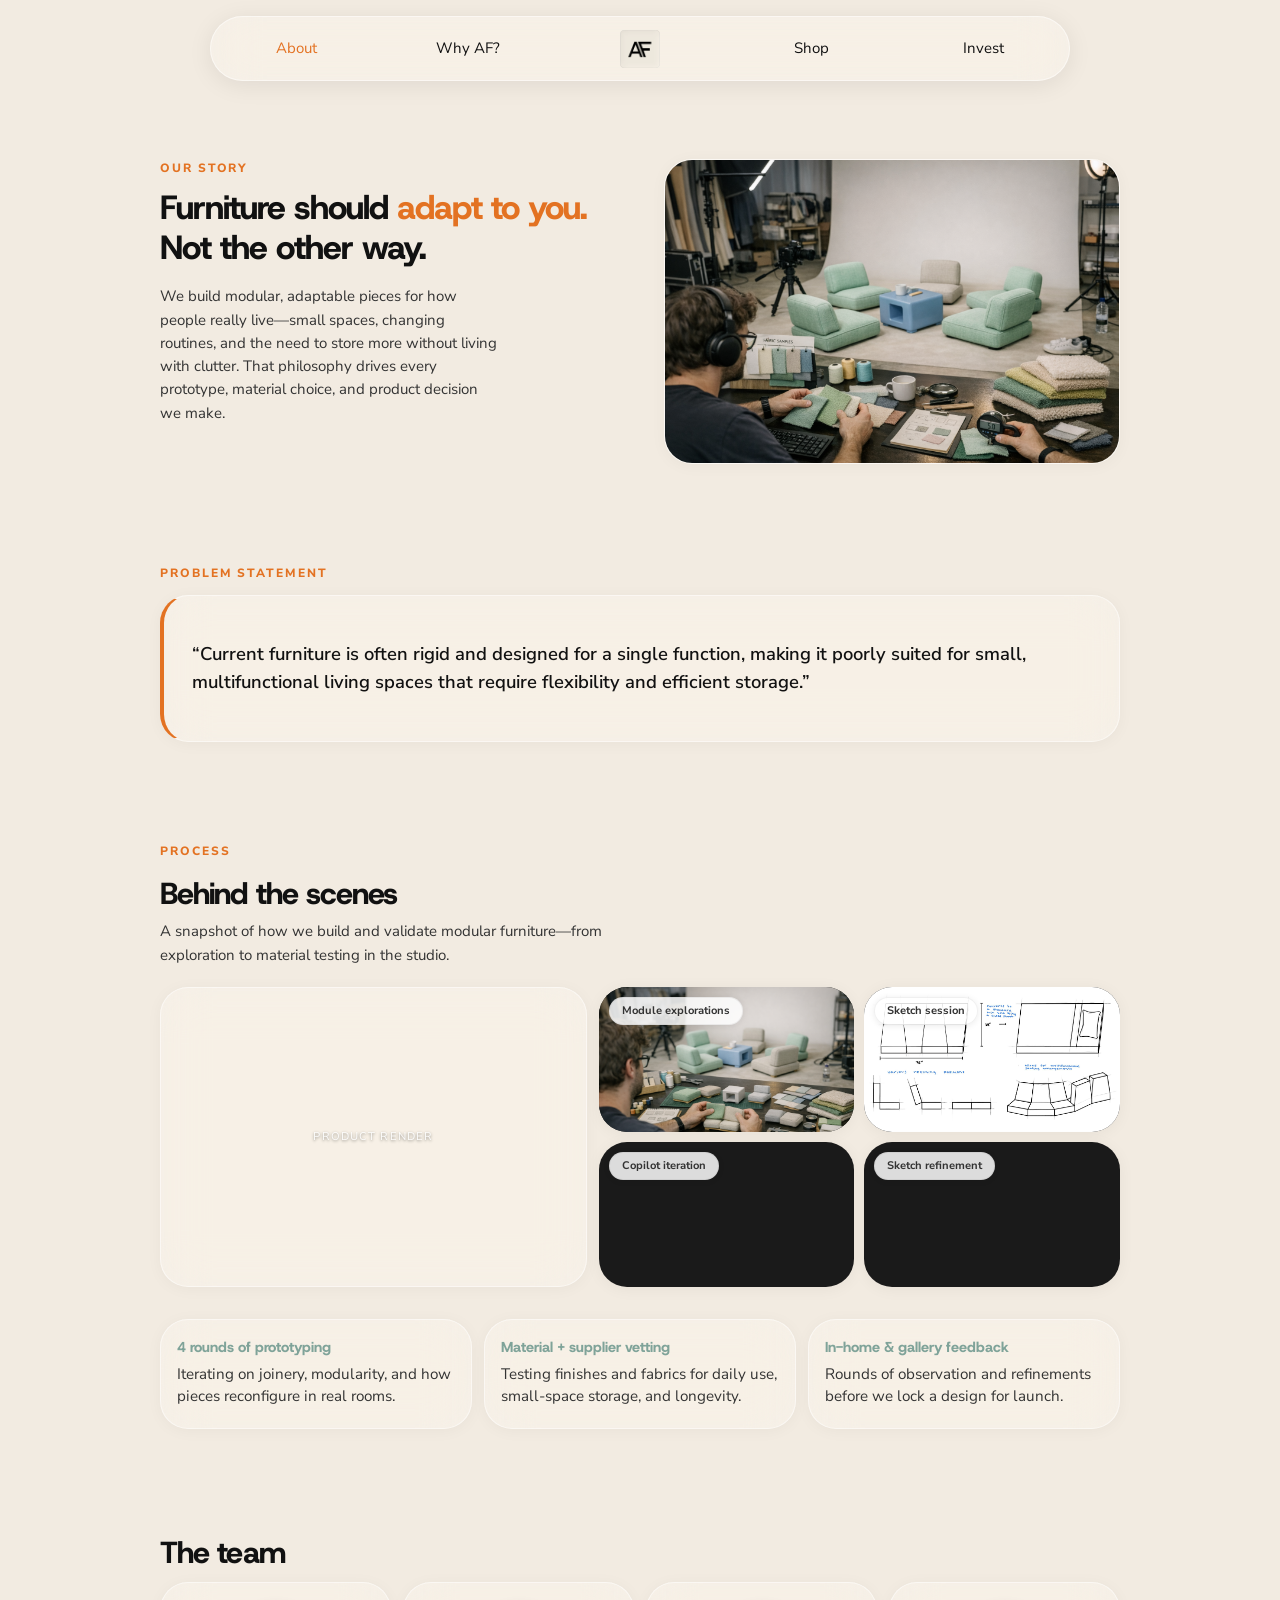
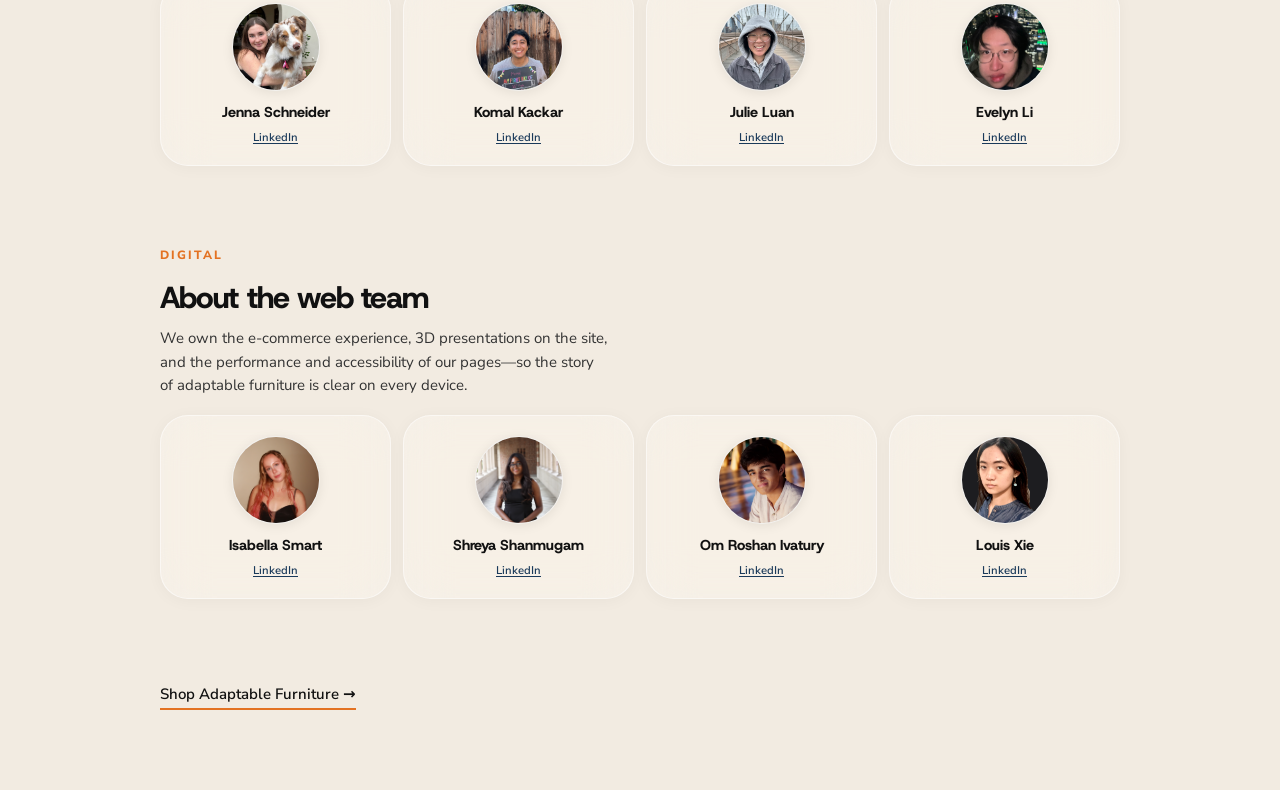
==== commit d49b1819: "fixed inconsistencies" ====
--- a/about.html
+++ b/about.html
@@ -15,7 +15,7 @@
   <body class="page-about">
     <header class="site-header">
       <div class="desk-header">
-        <span class="active"><a href="about.html">About</a></span>
+        <a class="active" href="about.html">About</a>
         <a href="why-af.html">Why AF?</a>
         <div class="af-logo">
           <a class="site-header__logo site-header__logo--mark" href="index.html" aria-label="Adaptable Furniture home">
--- a/css/styles.css
+++ b/css/styles.css
@@ -20,8 +20,11 @@
   --matrix-label-blue: #1a3a5a;
   /* Pastel green in the same family as dot blue (stats, About accents) */
   --matrix-green-pastel: #7fa399;
-  /* Accent (links, CTA) */
+  /* Accent (links, CTA, active nav, brand marks) */
   --af-accent: #e37222;
+  /* Button orange (interactive elements — slightly brighter than accent) */
+  --af-btn: #f28c38;
+  --af-btn-hover: #e78333;
 }
 
 *,
@@ -92,7 +95,7 @@
   justify-content: center;
   width: 100%;
   background-color: #f2efe9;
-  border-radius: 0 var(--radius-md) var(--radius-md) var(--radius-md);
+  border-radius: var(--radius-md);
   box-shadow: 0 2px 12px rgba(0, 0, 0, 0.04);
 }
 
@@ -171,8 +174,32 @@
   border-radius: var(--radius-md);
   padding: 15px;
   box-shadow: 5px 5px 15px rgba(0, 0, 0, 0.1);
-  z-index: 100;
+  z-index: 999;
   pointer-events: none;
+}
+
+.product-img {
+  width: 100%;            
+  overflow: hidden;  
+  border-radius: 8px; 
+  background: #f0f0f0;
+  margin-bottom: 10px;
+  width: 100%; 
+  height: 80px; 
+  background: #fff; 
+  margin: 5px 0; 
+  border: 1px solid #ccc; 
+  display: flex; 
+  align-items: center; 
+  justify-content: center; 
+  font-size: 12px;
+  color: #999;
+}
+
+.product-img img {
+  width: 100%;
+  height: 100%;
+  object-fit: cover; 
 }
   
 .product-title {
@@ -182,7 +209,7 @@
   color: var(--matrix-label-blue, #1a3a5a);
 }
 .product-price { font-size: 0.9em; color: #555; text-align: right; }
-.product-img { width: 100%; height: 60px; background: #fff; margin: 5px 0; border: 1px dashed #ccc; display: flex; align-items: center; justify-content: center; font-size: 12px; color: #999; }
+
 
 
 /* ——— Site header ——— */
@@ -195,9 +222,10 @@
   z-index: 200;
   width: calc(100% - 48px);
   max-width: 860px;
-  height: 60px;
+  height: 65px;
   display: grid;
-  grid-template-columns: 1fr 1fr 1fr 1fr 1fr;
+  grid-template-columns: repeat(5, minmax(0, 1fr));
+  gap: 0;
   place-items: center;
   background: rgba(255, 255, 255, 0.26);
   backdrop-filter: blur(24px) saturate(140%);
@@ -205,6 +233,52 @@
   border: 1px solid rgba(255, 255, 255, 0.5);
   border-radius: 9999px;
   box-shadow: 0 4px 24px rgba(0, 0, 0, 0.08);
+  transition: grid-template-columns 0.3s ease, max-width 0.3s ease, gap 0.3s ease;
+}
+
+.desk-header > * {
+  transition: transform 0.26s ease, opacity 0.26s ease;
+}
+
+.desk-header.desk-header--with-cart {
+  max-width: 920px;
+  grid-template-columns: repeat(6, minmax(0, 1fr));
+  gap: 2px;
+}
+
+.desk-header.desk-header--animate > * {
+  animation: navReflowIn 0.34s ease both;
+}
+
+.desk-header.desk-header--animate > *:nth-child(2) {
+  animation-delay: 0.02s;
+}
+
+.desk-header.desk-header--animate > *:nth-child(3) {
+  animation-delay: 0.04s;
+}
+
+.desk-header.desk-header--animate > *:nth-child(4) {
+  animation-delay: 0.06s;
+}
+
+.desk-header.desk-header--animate > *:nth-child(5) {
+  animation-delay: 0.08s;
+}
+
+.desk-header.desk-header--animate > *:nth-child(6) {
+  animation-delay: 0.1s;
+}
+
+@keyframes navReflowIn {
+  0% {
+    opacity: 0.5;
+    transform: translateY(4px) scale(0.98);
+  }
+  100% {
+    opacity: 1;
+    transform: translateY(0) scale(1);
+  }
 }
 
 .af-logo {
@@ -212,8 +286,8 @@
 }
 
 
-.active {
-  color: #e07a5f;
+a.active {
+  color: var(--af-accent);
 }
 
 .site-header {
@@ -261,6 +335,55 @@
   object-fit: contain;
 }
 
+.site-header__cart {
+  position: relative;
+  width: 40px;
+  height: 40px;
+  border-radius: 999px;
+  display: inline-flex;
+  align-items: center;
+  justify-content: center;
+  color: #23344d;
+  background: transparent;
+  border: 1px solid transparent;
+  box-shadow: none;
+  transition: background-color 0.2s ease, border-color 0.2s ease, transform 0.18s ease;
+}
+
+.site-header__cart:hover,
+.site-header__cart:focus-visible {
+  background: rgba(255, 255, 255, 0.45);
+  border-color: rgba(255, 255, 255, 0.65);
+  transform: translateY(-1px);
+}
+
+.site-header__cart-count {
+  position: absolute;
+  top: -7px;
+  right: -7px;
+  min-width: 18px;
+  height: 18px;
+  border-radius: var(--radius-pill);
+  padding: 0 5px;
+  display: inline-flex;
+  align-items: center;
+  justify-content: center;
+  background: var(--af-btn);
+  color: #fff;
+  font-size: 10px;
+  font-weight: 700;
+  transition: transform 0.2s ease, opacity 0.2s ease;
+}
+
+.site-header__cart-count.is-hidden {
+  opacity: 0;
+  transform: scale(0.7);
+}
+
+.site-header__cart-count.is-pop {
+  transform: scale(1.15);
+}
+
 @media (min-width: 900px) {
   .site-header__logo--mark img {
     height: 38px;
@@ -324,11 +447,11 @@
 }
 
 .nav-overlay__links a.is-active {
-  color: #e07a5f;
+  color: var(--af-accent);
 }
 
 .nav-overlay__links a:focus-visible {
-  outline: 2px solid #e07a5f;
+  outline: 2px solid var(--af-accent);
   outline-offset: 4px;
 }
 
@@ -518,7 +641,7 @@
 }
 
 .page-about .nav-overlay__links a.is-active {
-  color: #c14e28;
+  color: var(--af-accent);
 }
 
 /* Hero / our story */
@@ -724,6 +847,20 @@
   font-size: 0.95rem;
   line-height: 1.5;
   color: #333;
+}
+
+.moreinfo {
+  list-style-type: disc;
+  text-align: left;
+}
+
+ul li::marker {
+  color: var(--af-accent);
+}
+
+.invest-why__extra-info {
+  display: none;
+  margin-left: 10px;
 }
 
 /* Behind the scenes */
@@ -1006,7 +1143,7 @@
 .page-why .page-sub .af-accent {
   font-family: var(--font-logo);
   font-weight: 700;
-  color: #e68a5c;
+  color: var(--af-accent);
   font-size: 1.1em;
 }
 
@@ -1031,7 +1168,7 @@
   font-family: var(--font-logo);
   font-weight: 700;
   font-size: 1rem;
-  color: #e68a5c;
+  color: var(--af-accent);
 }
 
 .page-why .feature-card {
@@ -1180,12 +1317,12 @@
 .page-shop .product-list {
   display: flex;
   flex-direction: column;
-  gap: 16px;
+  gap: 18px;
 }
 
 .page-shop .product-card {
   display: grid;
-  grid-template-columns: 120px 1fr;
+  grid-template-columns: minmax(220px, 44%) minmax(0, 1fr);
   gap: 14px;
   background: rgba(255, 255, 255, 0.26);
   backdrop-filter: blur(24px) saturate(140%);
@@ -1207,7 +1344,7 @@
 
 .page-shop .product-card__img {
   border-radius: var(--radius-md);
-  aspect-ratio: 1;
+  aspect-ratio: 4 / 3;
   background: rgba(255, 255, 255, 0.45);
   position: relative;
   overflow: hidden;
@@ -1231,7 +1368,7 @@
   width: 36px;
   height: 36px;
   border-radius: 50%;
-  background: #f28c38;
+  background: var(--af-btn);
   color: #fff;
   display: flex;
   align-items: center;
@@ -1263,6 +1400,70 @@
   line-height: 1.5;
 }
 
+.page-shop .product-card__qty {
+  margin-top: 10px;
+  display: inline-flex;
+  align-items: center;
+  gap: 8px;
+}
+
+.page-shop .product-card__inline-add {
+  margin-top: 10px;
+  display: inline-flex;
+  align-items: center;
+  gap: 6px;
+  min-height: 34px;
+  border-radius: var(--radius-pill);
+  padding: 8px 12px;
+  background: var(--af-btn);
+  color: #fff;
+  font-size: 12px;
+  font-weight: 700;
+  box-shadow: 0 6px 14px rgba(242, 140, 56, 0.32);
+  transition: transform 0.2s ease, box-shadow 0.2s ease, background-color 0.2s ease;
+}
+
+.page-shop .product-card__inline-add:hover,
+.page-shop .product-card__inline-add:focus-visible {
+  transform: translateY(-1px);
+  box-shadow: 0 10px 20px rgba(242, 140, 56, 0.36);
+  background: var(--af-btn-hover);
+}
+
+.page-shop .qty-btn {
+  width: 28px;
+  height: 28px;
+  border-radius: 50%;
+  background: rgba(255, 255, 255, 0.82);
+  border: 1px solid rgba(26, 39, 68, 0.14);
+  color: #1a2744;
+  font-weight: 700;
+  font-size: 15px;
+}
+
+.page-shop .qty-value {
+  min-width: 18px;
+  text-align: center;
+  font-size: 13px;
+  font-weight: 700;
+}
+
+.page-shop .product-card__added {
+  margin-top: 8px;
+  min-height: 18px;
+  color: #1f6b49;
+  font-size: 12px;
+  font-weight: 700;
+  opacity: 0;
+  transform: translateY(3px);
+  transition: opacity 0.24s ease, transform 0.24s ease;
+}
+
+.page-shop .product-card__added.is-visible {
+  opacity: 1;
+  transform: translateY(0);
+}
+
 .page-shop .product-card__price {
   margin: 0 0 6px;
   font-size: 13px;
@@ -1296,8 +1497,8 @@
 
 .product-detail {
   display: grid;
-  gap: 20px;
-  margin-top: 10px;
+  gap: 14px;
+  margin-top: 6px;
 }
 
 .product-detail__image-wrap {
@@ -1332,7 +1533,7 @@
   gap: 8px;
   padding: 8px 12px;
   border-radius: var(--radius-pill);
-  background: rgba(16, 31, 56, 0.72);
+  background: rgba(16, 31, 56, 0.58);
   color: #f4f7fc;
   font-size: 12px;
   font-weight: 700;
@@ -1396,8 +1597,8 @@
 .product-detail__price {
   margin: 0;
   font-weight: 700;
-  font-size: 1.2rem;
-  color: #1f3558;
+  font-size: 1.34rem;
+  color: #10294f;
 }
 
 .product-detail__sku {
@@ -1426,7 +1627,7 @@
   padding: 7px 12px;
   border-radius: var(--radius-pill);
   border: 1px solid rgba(48, 74, 108, 0.18);
-  background: rgba(255, 255, 255, 0.72);
+  background: rgba(255, 255, 255, 0.88);
   color: #2d4668;
   font-size: 12px;
   font-weight: 700;
@@ -1455,7 +1656,7 @@
   width: 8px;
   height: 8px;
   border-radius: 50%;
-  background: #f28c38;
+  background: var(--af-btn);
 }
 
 .product-detail__specs {
@@ -1520,7 +1721,8 @@
 }
 
 .btn-back-shop,
-.btn-shop-now {
+.btn-shop-now,
+.btn-view-cart {
   display: inline-flex;
   align-items: center;
   justify-content: center;
@@ -1537,33 +1739,57 @@
 }
 
 .btn-shop-now {
-  background: #f28c38;
+  background: var(--af-btn);
   color: #fff;
+}
+
+.btn-view-cart {
+  background: rgba(56, 86, 126, 0.14);
+  color: #1d3557;
+  border: 1px solid rgba(56, 86, 126, 0.22);
 }
 
 .btn-back-shop:hover,
 .btn-back-shop:focus-visible,
 .btn-shop-now:hover,
-.btn-shop-now:focus-visible {
+.btn-shop-now:focus-visible,
+.btn-view-cart:hover,
+.btn-view-cart:focus-visible {
   transform: translateY(-1px);
   box-shadow: 0 8px 20px rgba(26, 39, 68, 0.15);
 }
 
 .btn-shop-now:hover,
 .btn-shop-now:focus-visible {
-  background: #e78333;
+  background: var(--af-btn-hover);
+}
+
+.btn-shop-now.is-added {
+  animation: addPulse 0.55s ease;
+  background: #2f8a5a;
+}
+
+@keyframes addPulse {
+  0% { transform: scale(1); }
+  45% { transform: scale(1.06); }
+  100% { transform: scale(1); }
 }
 
 @media (min-width: 860px) {
   .product-detail {
-    grid-template-columns: minmax(0, 1.1fr) minmax(0, 0.9fr);
+    grid-template-columns: minmax(0, 1.2fr) minmax(0, 0.8fr);
     align-items: start;
-    gap: 24px;
+    gap: 20px;
+  }
+
+  .product-detail__image {
+    min-height: 520px;
+    height: 100%;
+    object-position: center;
   }
 
   .product-detail__meta {
-    position: sticky;
-    top: calc(var(--header-h) + 16px);
+    position: static;
   }
 
   .product-detail__actions {
@@ -1656,14 +1882,8 @@
   gap: 16px;
 }
 
-.shop-panel [data-cart-list] {
-  display: flex;
-  flex-direction: column;
-  gap: 16px;
-}
-
 .page-shop .cart-item .product-card__add {
-  background: #f28c38;
+  background: var(--af-btn);
 }
 
 .page-shop .cart-item .product-card__add svg path {
@@ -1726,7 +1946,7 @@
   width: 100%;
   padding: 16px;
   border-radius: var(--radius-md);
-  background: #f28c38;
+  background: var(--af-btn);
   color: #fff;
   font-weight: 700;
   font-size: 1rem;
@@ -1735,7 +1955,7 @@
 
 .shop-panel__footer .btn-primary:hover,
 .shop-panel__footer .btn-primary:focus-visible {
-  background: #e78333;
+  background: var(--af-btn-hover);
   transform: translateY(-1px);
   box-shadow: 0 10px 22px rgba(231, 131, 51, 0.34);
 }
@@ -1857,7 +2077,7 @@
 
 .filter-toggle input {
   margin-top: 3px;
-  accent-color: #f28c38;
+  accent-color: var(--af-btn);
 }
 
 .empty-cart {
@@ -1905,7 +2125,7 @@
 .page-invest .page-sub .af-accent {
  font-family: var(--font-logo);
  font-weight: 700;
- color: #e68a5c;
+ color: var(--af-accent);
  font-size: 1.1em;
 }
 
@@ -1921,6 +2141,7 @@
   grid-template-columns: repeat(2, 1fr);
   gap: 12px;
   margin-top: 8px;
+  align-items: start;
 }
 
 @media (max-width: 520px) {
@@ -1938,6 +2159,7 @@
   min-height: 140px;
   padding: 22px 18px 18px;
   text-align: center;
+  height: auto;
 }
 
 .page-invest .invest-why__title {
@@ -1954,7 +2176,7 @@
   font-family: var(--font-logo);
   font-weight: 700;
   font-size: 0.85em;
-  color: #e68a5c;
+  color: var(--af-accent);
   margin-left: 0.15em;
 }
 
@@ -2076,6 +2298,26 @@
     width: 22px;
     height: 22px;
   }
+
+  .site-header__cart {
+    position: absolute;
+    top: 9px;
+    left: 12px;
+    right: auto;
+    width: 38px;
+    height: 38px;
+    border-radius: 50%;
+    background: rgba(255, 255, 255, 0.62);
+    border: 1px solid rgba(255, 255, 255, 0.72);
+  }
+
+  .page-shop .product-card {
+    grid-template-columns: 1fr;
+  }
+
+  .page-shop .product-card__img {
+    aspect-ratio: 16 / 10;
+  }
 }
 
 @media (min-width: 768px) {
@@ -2309,6 +2551,12 @@
   cursor: not-allowed;
 }
 
+.checkout-error {
+  margin: 10px 0 0;
+  font-size: 13px;
+  color: #8d1b1b;
+}
+
 .checkout-disclaimer {
   margin: 10px 0 0;
   font-size: 12px;
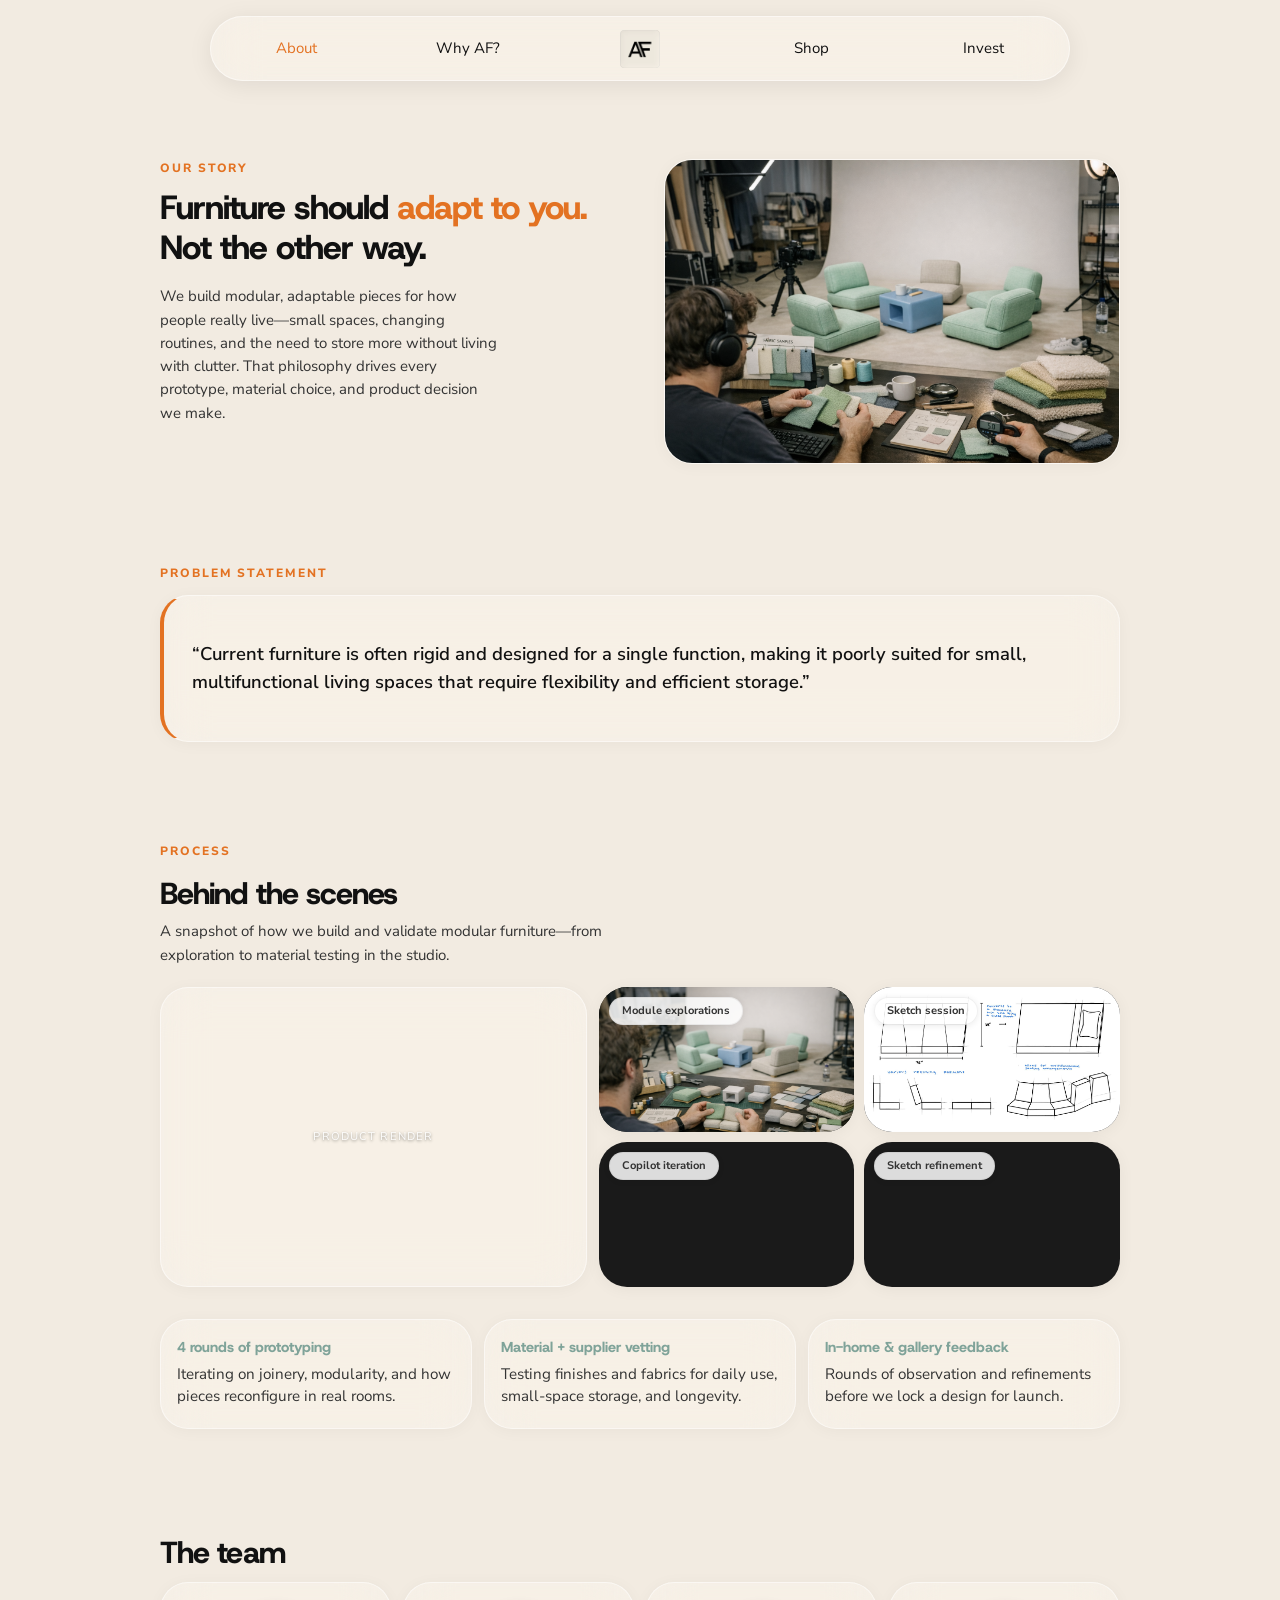
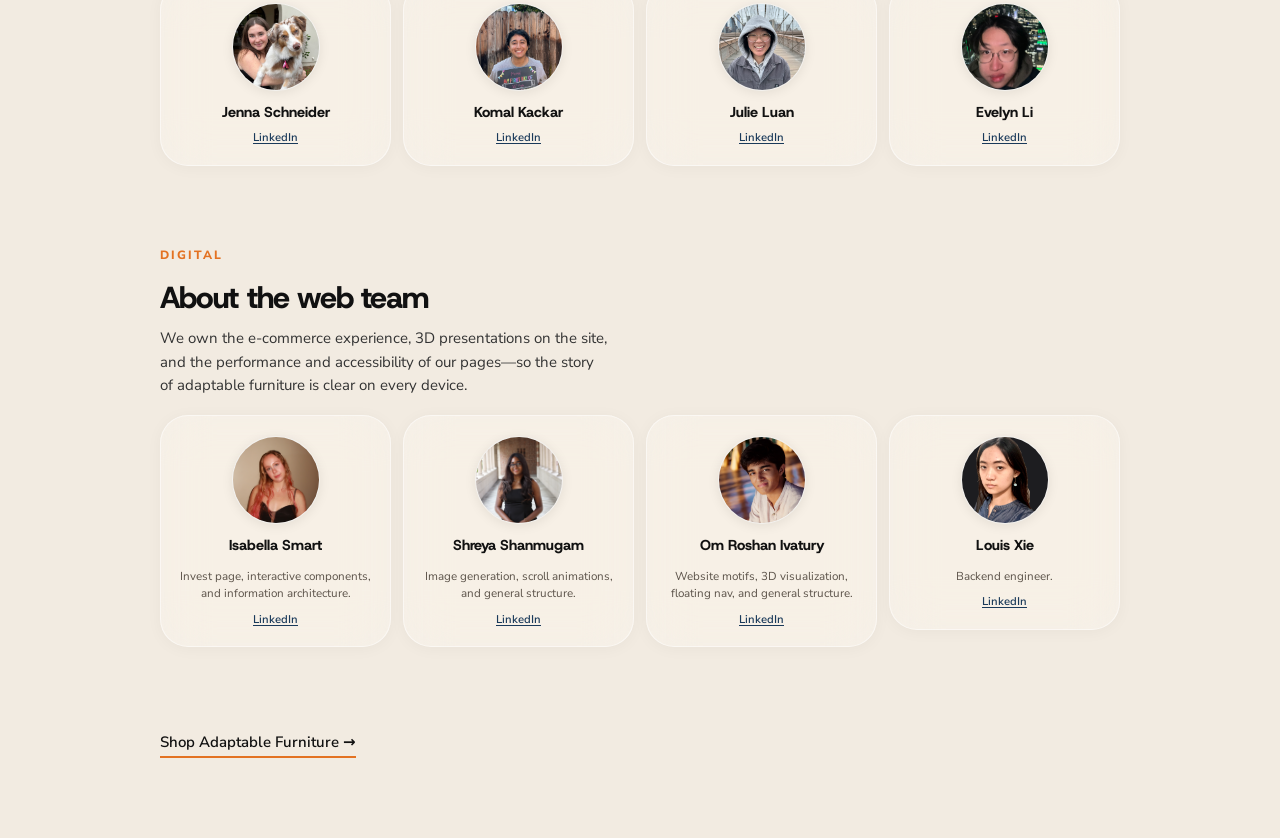
==== commit de47daf1: "added web team bios" ====
--- a/about.html
+++ b/about.html
@@ -182,6 +182,7 @@
               <article class="about-glass about-teamcard">
                 <div class="about-teamcard__av"><img src="img/IsabellaAF.JPG" width="200" height="200" alt="" /></div>
                 <h3 class="about-teamcard__name">Isabella Smart</h3>
+                <p class="about-teamcard__bio">Invest page, interactive components, and information architecture.</p>
                 <a class="about-teamcard__link" href="https://www.linkedin.com/in/isabella-smart-aaa744363/">LinkedIn</a>
               </article>
             </li>
@@ -189,6 +190,7 @@
               <article class="about-glass about-teamcard">
                 <div class="about-teamcard__av"><img src="img/ShreyaAF.png" width="200" height="200" alt="" /></div>
                 <h3 class="about-teamcard__name">Shreya Shanmugam</h3>
+                <p class="about-teamcard__bio">Image generation, scroll animations, and general structure.</p>
                 <a class="about-teamcard__link" href="https://www.linkedin.com/in/shreyaa-shanmugam">LinkedIn</a>
               </article>
             </li>
@@ -196,6 +198,7 @@
               <article class="about-glass about-teamcard">
                 <div class="about-teamcard__av"><img src="img/OmAF.JPG" width="200" height="200" alt="" style="object-position: center 15%;" /></div>
                 <h3 class="about-teamcard__name">Om Roshan Ivatury</h3>
+                <p class="about-teamcard__bio">Website motifs, 3D visualization, floating nav, and general structure.</p>
                 <a class="about-teamcard__link" href="https://www.linkedin.com/in/om-roshan-ivatury-95837928a/">LinkedIn</a>
               </article>
             </li>
@@ -203,6 +206,7 @@
               <article class="about-glass about-teamcard">
                 <div class="about-teamcard__av"><img src="img/Louis.png" width="200" height="200" alt="" /></div>
                 <h3 class="about-teamcard__name">Louis Xie</h3>
+                <p class="about-teamcard__bio">Backend engineer.</p>
                 <a class="about-teamcard__link" href="https://www.linkedin.com">LinkedIn</a>
               </article>
             </li>
--- a/css/styles.css
+++ b/css/styles.css
@@ -94,8 +94,6 @@
   display: flex;
   justify-content: center;
   width: 100%;
-  background-color: #f2efe9;
-  border-radius: var(--radius-md);
   box-shadow: 0 2px 12px rgba(0, 0, 0, 0.04);
 }
 
@@ -1044,6 +1042,13 @@
   font-family: var(--font-heading);
 }
 
+.page-about .about-teamcard__bio {
+  margin: 6px 0 8px;
+  font-size: 0.72rem;
+  line-height: 1.5;
+  color: #5c534a;
+}
+
 .page-about .about-teamcard__link {
   font-size: 0.7rem;
   font-weight: 600;
@@ -1123,6 +1128,13 @@
 /* ========== WHY AF ========== */
 body.page-why {
   --header-bg: transparent;
+}
+
+@media (min-width: 521px) {
+  body.page-why .site-header {
+    height: 0;
+    overflow: visible;
+  }
 }
 
 .page-why .page-title {
@@ -2207,6 +2219,7 @@
   width: min(100%, 280px);
   margin-left: auto;
   margin-right: auto;
+  margin-bottom: 10px;
   color: var(--matrix-label-blue, #1a3a5a);
   background: rgba(255, 255, 255, 0.26);
   backdrop-filter: blur(24px) saturate(140%);
@@ -2214,6 +2227,7 @@
   border: 1px solid rgba(255, 255, 255, 0.5);
   border-radius: 24px;
   box-shadow: 0 4px 24px rgba(0, 0, 0, 0.08);
+  text-align: center;
 }
 
 
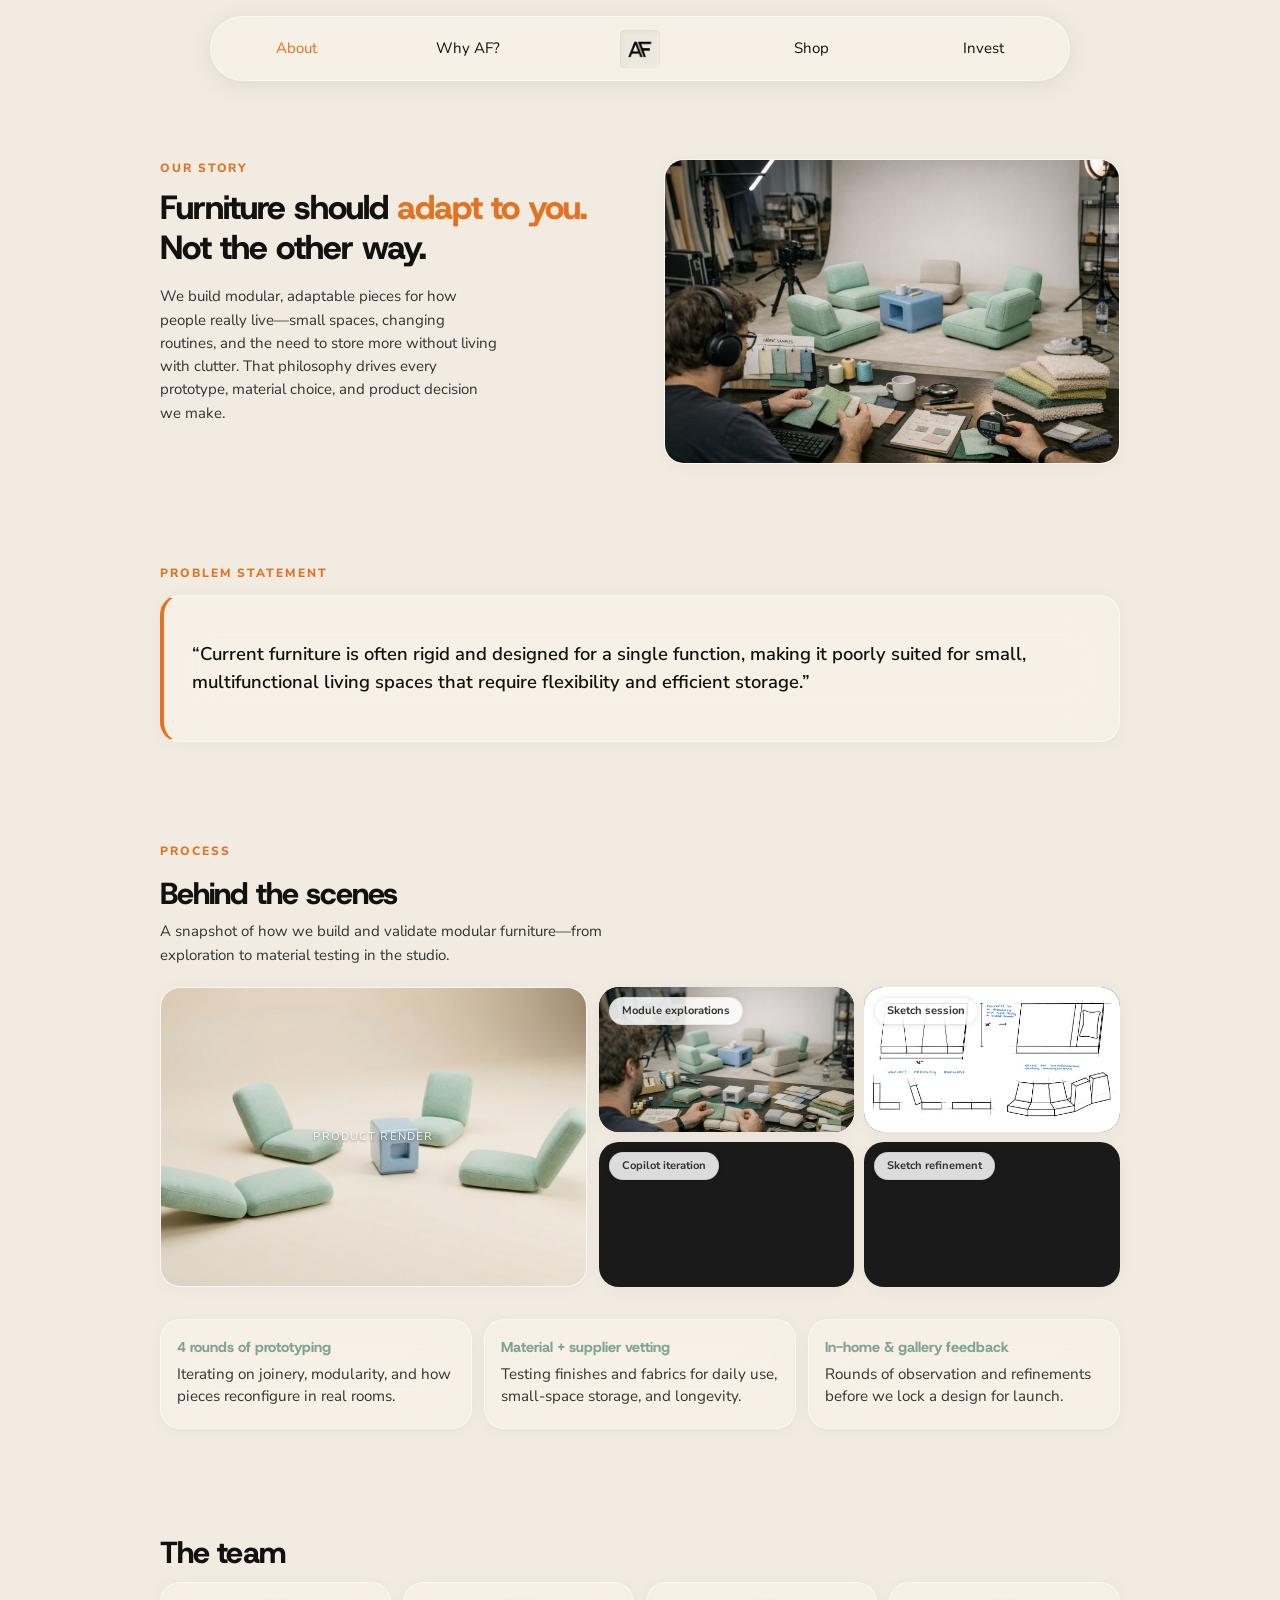
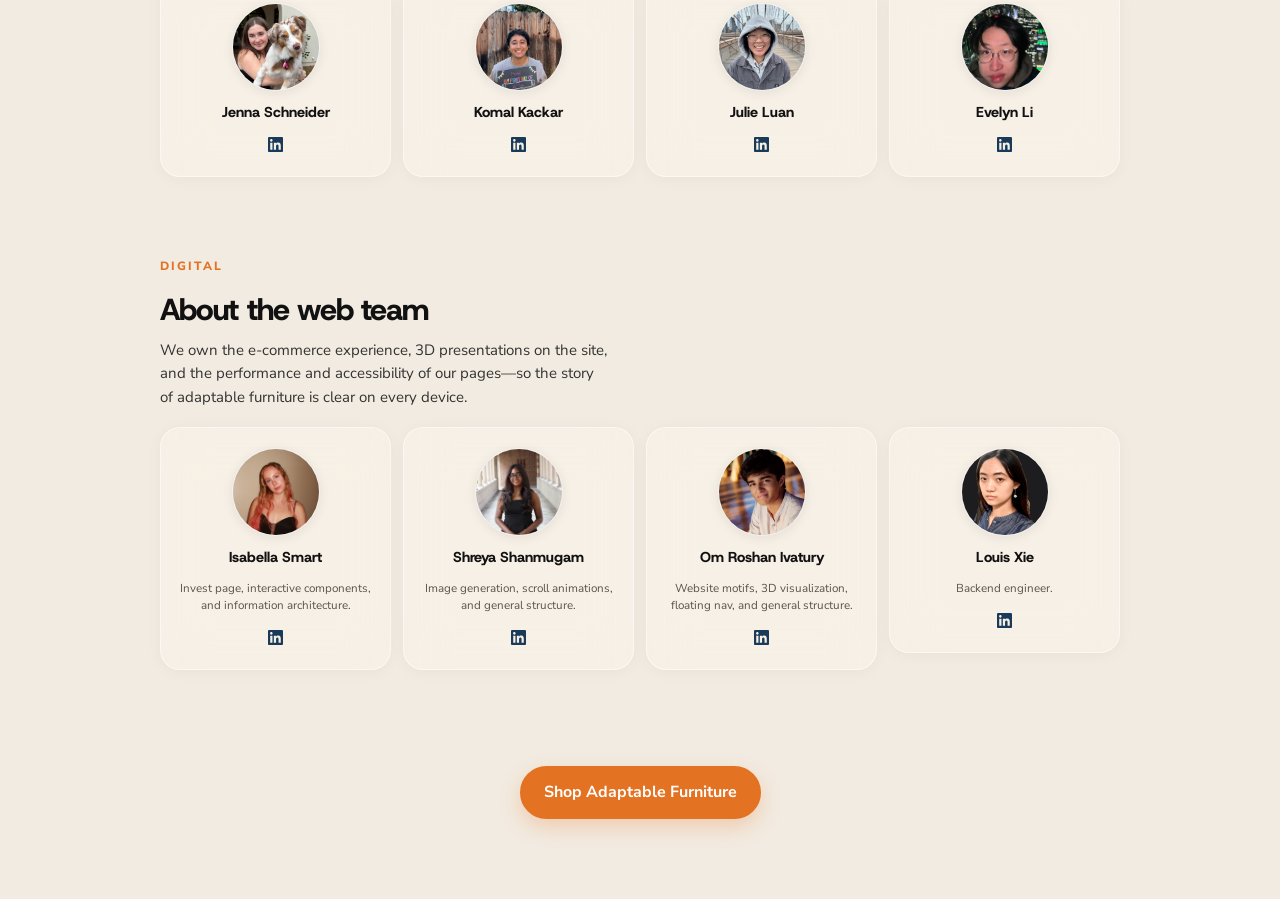
==== commit c1021f4e: "changes to why af, about and shop button" ====
--- a/about.html
+++ b/about.html
@@ -142,28 +142,56 @@
                   <img src="img/Jenna.jpg" width="200" height="200" alt="" style="object-position: center 15%;" />
                 </div>
                 <h3 class="about-teamcard__name">Jenna Schneider</h3>
-                <a class="about-teamcard__link" href="https://www.linkedin.com/in/jennaschneider">LinkedIn</a>
+                <a
+                  class="about-teamcard__link"
+                  href="https://www.linkedin.com/in/jennaschneider"
+                  aria-label="Jenna Schneider on LinkedIn"
+                  ><span class="about-teamcard__link-icon" aria-hidden="true"
+                    ><svg xmlns="http://www.w3.org/2000/svg" viewBox="0 0 24 24" width="20" height="20" fill="currentColor"
+                      ><path
+                        d="M20.447 20.452h-3.554v-5.569c0-1.328-.027-3.037-1.852-3.037-1.853 0-2.136 1.445-2.136 2.939v5.667H9.351V9h3.414v1.561h.046c.477-.9 1.637-1.85 3.37-1.85 3.601 0 4.267 2.37 4.267 5.455v6.286zM5.337 7.433c-1.144 0-2.063-.926-2.063-2.065 0-1.138.92-2.063 2.063-2.063 1.14 0 2.064.925 2.064 2.063 0 1.139-.925 2.065-2.064 2.065zm1.782 13.019H3.555V9h3.564v11.452zM22.225 0H1.771C.792 0 0 .774 0 1.729v20.542C0 23.227.792 24 1.771 24h20.451C23.2 24 24 23.227 24 22.271V1.729C24 .774 23.2 0 22.222 0h.003z" /></svg></span></a>
               </article>
             </li>
             <li>
               <article class="about-glass about-teamcard">
                 <div class="about-teamcard__av"><img src="img/Komal.jpg" width="200" height="200" alt="" /></div>
                 <h3 class="about-teamcard__name">Komal Kackar</h3>
-                <a class="about-teamcard__link" href="https://www.linkedin.com/in/komal-kackar-120a46178">LinkedIn</a>
+                <a
+                  class="about-teamcard__link"
+                  href="https://www.linkedin.com/in/komal-kackar-120a46178"
+                  aria-label="Komal Kackar on LinkedIn"
+                  ><span class="about-teamcard__link-icon" aria-hidden="true"
+                    ><svg xmlns="http://www.w3.org/2000/svg" viewBox="0 0 24 24" width="20" height="20" fill="currentColor"
+                      ><path
+                        d="M20.447 20.452h-3.554v-5.569c0-1.328-.027-3.037-1.852-3.037-1.853 0-2.136 1.445-2.136 2.939v5.667H9.351V9h3.414v1.561h.046c.477-.9 1.637-1.85 3.37-1.85 3.601 0 4.267 2.37 4.267 5.455v6.286zM5.337 7.433c-1.144 0-2.063-.926-2.063-2.065 0-1.138.92-2.063 2.063-2.063 1.14 0 2.064.925 2.064 2.063 0 1.139-.925 2.065-2.064 2.065zm1.782 13.019H3.555V9h3.564v11.452zM22.225 0H1.771C.792 0 0 .774 0 1.729v20.542C0 23.227.792 24 1.771 24h20.451C23.2 24 24 23.227 24 22.271V1.729C24 .774 23.2 0 22.222 0h.003z" /></svg></span></a>
               </article>
             </li>
             <li>
               <article class="about-glass about-teamcard">
                 <div class="about-teamcard__av"><img src="img/Julie.jpg" width="200" height="200" alt="" /></div>
                 <h3 class="about-teamcard__name">Julie Luan</h3>
-                <a class="about-teamcard__link" href="https://www.linkedin.com/in/ruijia-luan/">LinkedIn</a>
+                <a
+                  class="about-teamcard__link"
+                  href="https://www.linkedin.com/in/ruijia-luan/"
+                  aria-label="Julie Luan on LinkedIn"
+                  ><span class="about-teamcard__link-icon" aria-hidden="true"
+                    ><svg xmlns="http://www.w3.org/2000/svg" viewBox="0 0 24 24" width="20" height="20" fill="currentColor"
+                      ><path
+                        d="M20.447 20.452h-3.554v-5.569c0-1.328-.027-3.037-1.852-3.037-1.853 0-2.136 1.445-2.136 2.939v5.667H9.351V9h3.414v1.561h.046c.477-.9 1.637-1.85 3.37-1.85 3.601 0 4.267 2.37 4.267 5.455v6.286zM5.337 7.433c-1.144 0-2.063-.926-2.063-2.065 0-1.138.92-2.063 2.063-2.063 1.14 0 2.064.925 2.064 2.063 0 1.139-.925 2.065-2.064 2.065zm1.782 13.019H3.555V9h3.564v11.452zM22.225 0H1.771C.792 0 0 .774 0 1.729v20.542C0 23.227.792 24 1.771 24h20.451C23.2 24 24 23.227 24 22.271V1.729C24 .774 23.2 0 22.222 0h.003z" /></svg></span></a>
               </article>
             </li>
             <li>
               <article class="about-glass about-teamcard">
                 <div class="about-teamcard__av"><img src="img/Evelyn.png" width="200" height="200" alt="" /></div>
                 <h3 class="about-teamcard__name">Evelyn Li</h3>
-                <a class="about-teamcard__link" href="https://www.linkedin.com/in/jiaru-li7169/">LinkedIn</a>
+                <a
+                  class="about-teamcard__link"
+                  href="https://www.linkedin.com/in/jiaru-li7169/"
+                  aria-label="Evelyn Li on LinkedIn"
+                  ><span class="about-teamcard__link-icon" aria-hidden="true"
+                    ><svg xmlns="http://www.w3.org/2000/svg" viewBox="0 0 24 24" width="20" height="20" fill="currentColor"
+                      ><path
+                        d="M20.447 20.452h-3.554v-5.569c0-1.328-.027-3.037-1.852-3.037-1.853 0-2.136 1.445-2.136 2.939v5.667H9.351V9h3.414v1.561h.046c.477-.9 1.637-1.85 3.37-1.85 3.601 0 4.267 2.37 4.267 5.455v6.286zM5.337 7.433c-1.144 0-2.063-.926-2.063-2.065 0-1.138.92-2.063 2.063-2.063 1.14 0 2.064.925 2.064 2.063 0 1.139-.925 2.065-2.064 2.065zm1.782 13.019H3.555V9h3.564v11.452zM22.225 0H1.771C.792 0 0 .774 0 1.729v20.542C0 23.227.792 24 1.771 24h20.451C23.2 24 24 23.227 24 22.271V1.729C24 .774 23.2 0 22.222 0h.003z" /></svg></span></a>
               </article>
             </li>
           </ul>
@@ -183,7 +211,14 @@
                 <div class="about-teamcard__av"><img src="img/IsabellaAF.JPG" width="200" height="200" alt="" /></div>
                 <h3 class="about-teamcard__name">Isabella Smart</h3>
                 <p class="about-teamcard__bio">Invest page, interactive components, and information architecture.</p>
-                <a class="about-teamcard__link" href="https://www.linkedin.com/in/isabella-smart-aaa744363/">LinkedIn</a>
+                <a
+                  class="about-teamcard__link"
+                  href="https://www.linkedin.com/in/isabella-smart-aaa744363/"
+                  aria-label="Isabella Smart on LinkedIn"
+                  ><span class="about-teamcard__link-icon" aria-hidden="true"
+                    ><svg xmlns="http://www.w3.org/2000/svg" viewBox="0 0 24 24" width="20" height="20" fill="currentColor"
+                      ><path
+                        d="M20.447 20.452h-3.554v-5.569c0-1.328-.027-3.037-1.852-3.037-1.853 0-2.136 1.445-2.136 2.939v5.667H9.351V9h3.414v1.561h.046c.477-.9 1.637-1.85 3.37-1.85 3.601 0 4.267 2.37 4.267 5.455v6.286zM5.337 7.433c-1.144 0-2.063-.926-2.063-2.065 0-1.138.92-2.063 2.063-2.063 1.14 0 2.064.925 2.064 2.063 0 1.139-.925 2.065-2.064 2.065zm1.782 13.019H3.555V9h3.564v11.452zM22.225 0H1.771C.792 0 0 .774 0 1.729v20.542C0 23.227.792 24 1.771 24h20.451C23.2 24 24 23.227 24 22.271V1.729C24 .774 23.2 0 22.222 0h.003z" /></svg></span></a>
               </article>
             </li>
             <li>
@@ -191,7 +226,14 @@
                 <div class="about-teamcard__av"><img src="img/ShreyaAF.png" width="200" height="200" alt="" /></div>
                 <h3 class="about-teamcard__name">Shreya Shanmugam</h3>
                 <p class="about-teamcard__bio">Image generation, scroll animations, and general structure.</p>
-                <a class="about-teamcard__link" href="https://www.linkedin.com/in/shreyaa-shanmugam">LinkedIn</a>
+                <a
+                  class="about-teamcard__link"
+                  href="https://www.linkedin.com/in/shreyaa-shanmugam"
+                  aria-label="Shreya Shanmugam on LinkedIn"
+                  ><span class="about-teamcard__link-icon" aria-hidden="true"
+                    ><svg xmlns="http://www.w3.org/2000/svg" viewBox="0 0 24 24" width="20" height="20" fill="currentColor"
+                      ><path
+                        d="M20.447 20.452h-3.554v-5.569c0-1.328-.027-3.037-1.852-3.037-1.853 0-2.136 1.445-2.136 2.939v5.667H9.351V9h3.414v1.561h.046c.477-.9 1.637-1.85 3.37-1.85 3.601 0 4.267 2.37 4.267 5.455v6.286zM5.337 7.433c-1.144 0-2.063-.926-2.063-2.065 0-1.138.92-2.063 2.063-2.063 1.14 0 2.064.925 2.064 2.063 0 1.139-.925 2.065-2.064 2.065zm1.782 13.019H3.555V9h3.564v11.452zM22.225 0H1.771C.792 0 0 .774 0 1.729v20.542C0 23.227.792 24 1.771 24h20.451C23.2 24 24 23.227 24 22.271V1.729C24 .774 23.2 0 22.222 0h.003z" /></svg></span></a>
               </article>
             </li>
             <li>
@@ -199,7 +241,14 @@
                 <div class="about-teamcard__av"><img src="img/OmAF.JPG" width="200" height="200" alt="" style="object-position: center 15%;" /></div>
                 <h3 class="about-teamcard__name">Om Roshan Ivatury</h3>
                 <p class="about-teamcard__bio">Website motifs, 3D visualization, floating nav, and general structure.</p>
-                <a class="about-teamcard__link" href="https://www.linkedin.com/in/om-roshan-ivatury-95837928a/">LinkedIn</a>
+                <a
+                  class="about-teamcard__link"
+                  href="https://www.linkedin.com/in/om-roshan-ivatury-95837928a/"
+                  aria-label="Om Roshan Ivatury on LinkedIn"
+                  ><span class="about-teamcard__link-icon" aria-hidden="true"
+                    ><svg xmlns="http://www.w3.org/2000/svg" viewBox="0 0 24 24" width="20" height="20" fill="currentColor"
+                      ><path
+                        d="M20.447 20.452h-3.554v-5.569c0-1.328-.027-3.037-1.852-3.037-1.853 0-2.136 1.445-2.136 2.939v5.667H9.351V9h3.414v1.561h.046c.477-.9 1.637-1.85 3.37-1.85 3.601 0 4.267 2.37 4.267 5.455v6.286zM5.337 7.433c-1.144 0-2.063-.926-2.063-2.065 0-1.138.92-2.063 2.063-2.063 1.14 0 2.064.925 2.064 2.063 0 1.139-.925 2.065-2.064 2.065zm1.782 13.019H3.555V9h3.564v11.452zM22.225 0H1.771C.792 0 0 .774 0 1.729v20.542C0 23.227.792 24 1.771 24h20.451C23.2 24 24 23.227 24 22.271V1.729C24 .774 23.2 0 22.222 0h.003z" /></svg></span></a>
               </article>
             </li>
             <li>
@@ -207,13 +256,22 @@
                 <div class="about-teamcard__av"><img src="img/Louis.png" width="200" height="200" alt="" /></div>
                 <h3 class="about-teamcard__name">Louis Xie</h3>
                 <p class="about-teamcard__bio">Backend engineer.</p>
-                <a class="about-teamcard__link" href="https://www.linkedin.com">LinkedIn</a>
+                <a
+                  class="about-teamcard__link"
+                  href="https://www.linkedin.com"
+                  aria-label="Louis Xie on LinkedIn"
+                  ><span class="about-teamcard__link-icon" aria-hidden="true"
+                    ><svg xmlns="http://www.w3.org/2000/svg" viewBox="0 0 24 24" width="20" height="20" fill="currentColor"
+                      ><path
+                        d="M20.447 20.452h-3.554v-5.569c0-1.328-.027-3.037-1.852-3.037-1.853 0-2.136 1.445-2.136 2.939v5.667H9.351V9h3.414v1.561h.046c.477-.9 1.637-1.85 3.37-1.85 3.601 0 4.267 2.37 4.267 5.455v6.286zM5.337 7.433c-1.144 0-2.063-.926-2.063-2.065 0-1.138.92-2.063 2.063-2.063 1.14 0 2.064.925 2.064 2.063 0 1.139-.925 2.065-2.064 2.065zm1.782 13.019H3.555V9h3.564v11.452zM22.225 0H1.771C.792 0 0 .774 0 1.729v20.542C0 23.227.792 24 1.771 24h20.451C23.2 24 24 23.227 24 22.271V1.729C24 .774 23.2 0 22.222 0h.003z" /></svg></span></a>
               </article>
             </li>
           </ul>
         </section>
 
-        <a class="about-cta" href="shop.html">Shop Adaptable Furniture →</a>
+        <div class="about-cta-wrap">
+          <a class="about-cta af-shop-cta" href="shop.html">Shop Adaptable Furniture</a>
+        </div>
       </main>
     </div>
 
--- a/css/styles.css
+++ b/css/styles.css
@@ -518,9 +518,8 @@
   padding: 16px 24px;
 }
 
-/* Primary shop CTA — home hero + Why AF footer */
-.page-home .hero__btn-shop,
-body.page-why.page-why-story .cta__btn {
+/* Primary shop CTA — one look site-wide (use with .af-shop-cta on the anchor) */
+.af-shop-cta {
   display: inline-flex;
   align-items: center;
   justify-content: center;
@@ -528,36 +527,48 @@
   font-family: var(--font-sans);
   font-size: 1rem;
   font-weight: 700;
-  color: #111;
+  color: #fff;
   text-decoration: none;
   text-align: center;
   border-radius: var(--radius-pill);
   border: 2px solid var(--af-accent, #e37222);
-  background: rgba(255, 255, 255, 0.45);
-  box-shadow: 0 2px 12px rgba(0, 0, 0, 0.06);
+  background: var(--af-accent, #e37222);
+  box-shadow: 0 8px 20px rgba(227, 114, 34, 0.26);
   transition: background 0.2s ease, color 0.2s ease, box-shadow 0.2s ease;
 }
 
-.page-home .hero__btn-shop {
+.af-shop-cta:hover {
+  background: #cf6115;
+  color: #fff;
+  box-shadow: 0 10px 24px rgba(207, 97, 21, 0.33);
+}
+
+.af-shop-cta:focus-visible {
+  outline: 2px solid var(--af-accent, #e37222);
+  outline-offset: 3px;
+}
+
+/* Home: full width inside hero glass */
+.page-home .hero__btn-shop.af-shop-cta {
   width: 100%;
   max-width: 100%;
 }
 
-body.page-why.page-why-story .cta__btn {
+/* Why AF footer + About: same max width, centered where wrapped */
+body.page-why.page-why-story .cta__btn.af-shop-cta,
+.page-about .about-cta.af-shop-cta {
   width: auto;
   max-width: min(100%, 22rem);
 }
 
-.page-home .hero__btn-shop:hover,
-body.page-why.page-why-story .cta__btn:hover {
-  background: rgba(227, 114, 34, 0.12);
-  color: #1a1a1a;
-}
-
-.page-home .hero__btn-shop:focus-visible,
-body.page-why.page-why-story .cta__btn:focus-visible {
-  outline: 2px solid var(--af-accent, #e37222);
-  outline-offset: 3px;
+.page-about .about-cta-wrap {
+  display: flex;
+  justify-content: center;
+  margin-top: clamp(14px, 2.5vw, 24px);
+}
+
+.page-about .about-cta.af-shop-cta {
+  margin-top: 0;
 }
 
 .page-home .hero__hint {
@@ -587,7 +598,7 @@
 
 .page-home .load-state .hero__title,
 .page-home .load-state .hero__hint,
-.page-home .load-state .hero__btn-shop {
+.page-home .load-state .hero__btn-shop.af-shop-cta {
   filter: blur(8px);
   user-select: none;
 }
@@ -613,6 +624,10 @@
   border: 1px solid rgba(255, 255, 255, 0.5);
   box-shadow: 0 2px 16px rgba(0, 0, 0, 0.04);
   border-radius: 28px;
+}
+
+body.page-about .about-glass {
+  border-radius: 20px;
 }
 
 /* Left accent is part of the problem card’s border, not a separate bar */
@@ -806,7 +821,7 @@
   color: #333;
   background: rgba(255, 255, 255, 0.85);
   padding: 6px 12px;
-  border-radius: 9999px;
+  border-radius: 14px;
   box-shadow: 0 1px 6px rgba(0, 0, 0, 0.08);
   border: 1px solid rgba(0, 0, 0, 0.06);
 }
@@ -934,7 +949,7 @@
   padding: 8px;
   flex-direction: column;
   gap: 4px;
-  border-radius: 28px;
+  border-radius: 20px;
   overflow: hidden;
   box-shadow: 0 2px 16px rgba(0, 0, 0, 0.05);
 }
@@ -1014,6 +1029,12 @@
   display: flex;
   flex-direction: column;
   align-items: center;
+  transition: transform 0.22s ease, box-shadow 0.22s ease;
+}
+
+.page-about .about-teamcard:hover {
+  transform: translateY(-5px);
+  box-shadow: 0 10px 28px rgba(0, 0, 0, 0.1);
 }
 
 .page-about .about-teamcard__av {
@@ -1050,23 +1071,52 @@
 }
 
 .page-about .about-teamcard__link {
-  font-size: 0.7rem;
-  font-weight: 600;
+  display: inline-flex;
+  align-items: center;
+  justify-content: center;
+  margin-top: 2px;
+  padding: 6px;
+  margin-left: -6px;
+  margin-right: -6px;
   color: var(--matrix-label-blue, #1a3a5a);
-  text-decoration: underline;
-  text-underline-offset: 2px;
-}
-
-.page-about .about-cta {
-  display: inline-flex;
-  font-weight: 600;
-  font-size: 15px;
-  line-height: 1.55;
-  color: #111;
-  border-bottom: 2px solid var(--af-accent, #e37222);
-  padding-bottom: 2px;
-  margin-top: 12px;
   text-decoration: none;
+  background: none;
+  border: none;
+  border-radius: 4px;
+  transition: color 0.2s ease, transform 0.2s ease, opacity 0.2s ease;
+}
+
+.page-about .about-teamcard__link:hover {
+  color: color-mix(in srgb, var(--matrix-label-blue, #1a3a5a) 82%, #000);
+  transform: translateY(-1px);
+}
+
+.page-about .about-teamcard__link:focus-visible {
+  outline: 2px solid var(--af-accent, #e37222);
+  outline-offset: 2px;
+}
+
+.page-about .about-teamcard__link-icon {
+  display: flex;
+  line-height: 0;
+}
+
+.page-about .about-teamcard__link-icon svg {
+  display: block;
+  width: 15px;
+  height: 15px;
+}
+
+@media (prefers-reduced-motion: reduce) {
+  .page-about .about-teamcard,
+  .page-about .about-teamcard__link {
+    transition: none;
+  }
+
+  .page-about .about-teamcard:hover,
+  .page-about .about-teamcard__link:hover {
+    transform: none;
+  }
 }
 
 /* About page responsive */
@@ -1109,8 +1159,9 @@
     font-size: 0.82rem;
   }
 
-  .page-about .about-teamcard__link {
-    font-size: 0.65rem;
+  .page-about .about-teamcard__link-icon svg {
+    width: 16px;
+    height: 16px;
   }
 }
 
@@ -2385,7 +2436,7 @@
     margin-bottom: 10px;
   }
 
-  .page-home .hero__btn-shop {
+  .page-home .hero__btn-shop.af-shop-cta {
     font-size: 1rem;
   }
 }
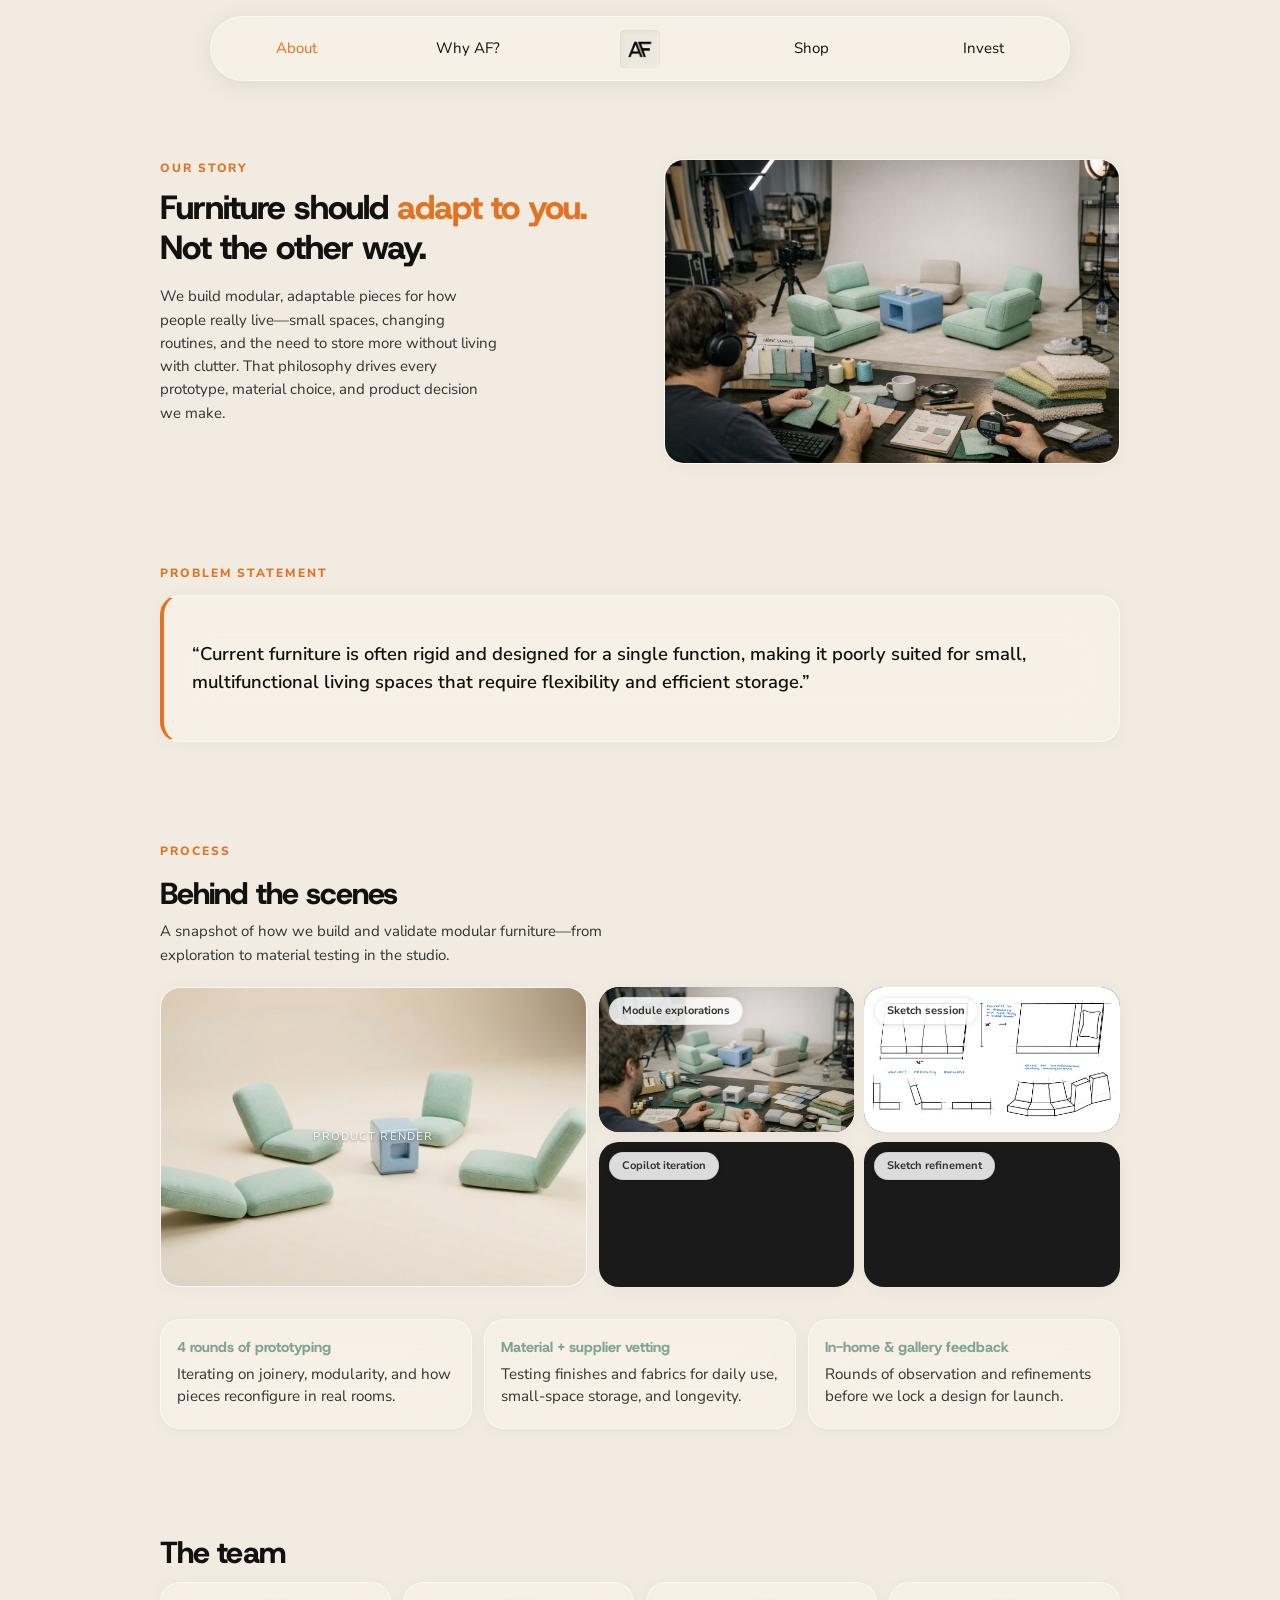
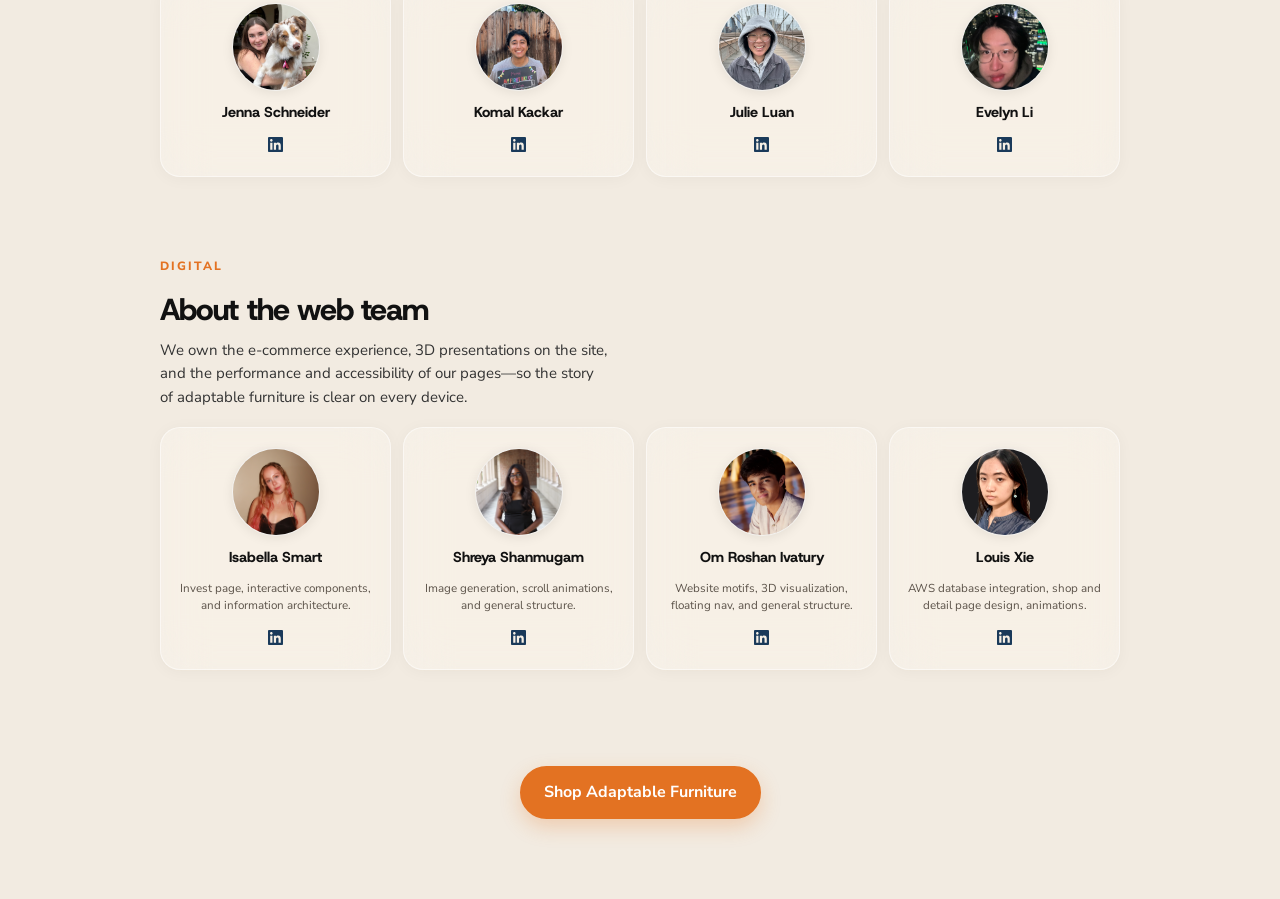
==== commit ea0eec3e: "adjust shop page and checkout" ====
--- a/about.html
+++ b/about.html
@@ -255,7 +255,7 @@
               <article class="about-glass about-teamcard">
                 <div class="about-teamcard__av"><img src="img/Louis.png" width="200" height="200" alt="" /></div>
                 <h3 class="about-teamcard__name">Louis Xie</h3>
-                <p class="about-teamcard__bio">Backend engineer.</p>
+                <p class="about-teamcard__bio">AWS database integration, shop and detail page design, animations.</p>
                 <a
                   class="about-teamcard__link"
                   href="https://www.linkedin.com"
--- a/css/styles.css
+++ b/css/styles.css
@@ -1305,6 +1305,7 @@
 }
 
 .page-shop .shop-toolbar {
+  --shop-control-h: 52px;
   display: flex;
   gap: 10px;
   align-items: center;
@@ -1313,6 +1314,7 @@
 
 .page-shop .search-wrap {
   flex: 1;
+  min-height: var(--shop-control-h);
   display: flex;
   align-items: center;
   gap: 8px;
@@ -1321,7 +1323,7 @@
   -webkit-backdrop-filter: blur(24px) saturate(140%);
   border: 1px solid rgba(255, 255, 255, 0.5);
   border-radius: var(--radius-pill);
-  padding: 10px 14px;
+  padding: 0 14px;
 }
 
 .page-shop .search-wrap input {
@@ -1338,8 +1340,8 @@
 }
 
 .page-shop .icon-btn {
-  width: 40px;
-  height: 40px;
+  width: 38px;
+  height: 38px;
   border-radius: 50%;
   display: flex;
   align-items: center;
@@ -1351,14 +1353,15 @@
 
 .page-shop .btn-cart-nav {
   flex-shrink: 0;
-  padding: 10px 14px;
+  min-height: var(--shop-control-h);
+  padding: 0 18px;
   border-radius: var(--radius-pill);
   background: rgba(255, 255, 255, 0.26);
   backdrop-filter: blur(24px) saturate(140%);
   -webkit-backdrop-filter: blur(24px) saturate(140%);
   border: 1px solid rgba(255, 255, 255, 0.5);
   color: var(--text-navy);
-  font-size: 12px;
+  font-size: 13px;
   font-weight: 700;
   white-space: nowrap;
   transition: transform 0.18s ease, box-shadow 0.18s ease, background-color 0.2s ease;
@@ -2609,6 +2612,20 @@
   width: 100%;
   margin-top: 14px;
   min-height: 48px;
+  border-radius: var(--radius-pill);
+  border: 1px solid rgba(242, 140, 56, 0.28);
+  background: var(--af-btn);
+  color: #fff;
+  font-weight: 700;
+  box-shadow: 0 8px 20px rgba(231, 131, 51, 0.28);
+  transition: transform 0.18s ease, box-shadow 0.18s ease, background-color 0.2s ease;
+}
+
+.checkout-place-order:hover,
+.checkout-place-order:focus-visible {
+  background: var(--af-btn-hover);
+  transform: translateY(-1px);
+  box-shadow: 0 10px 22px rgba(231, 131, 51, 0.34);
 }
 
 .checkout-place-order:disabled {
@@ -2647,6 +2664,29 @@
   color: rgba(26, 39, 68, 0.8);
 }
 
+.checkout-confirmation__back {
+  margin-top: 12px;
+  display: inline-flex;
+  align-items: center;
+  justify-content: center;
+  min-height: 42px;
+  padding: 0 16px;
+  border-radius: var(--radius-pill);
+  border: 1px solid rgba(242, 140, 56, 0.35);
+  background: rgba(242, 140, 56, 0.14);
+  color: #9b4f14;
+  font-weight: 700;
+  font-size: 13px;
+  transition: transform 0.18s ease, box-shadow 0.18s ease, background-color 0.2s ease;
+}
+
+.checkout-confirmation__back:hover,
+.checkout-confirmation__back:focus-visible {
+  transform: translateY(-1px);
+  background: rgba(242, 140, 56, 0.22);
+  box-shadow: 0 8px 20px rgba(231, 131, 51, 0.2);
+}
+
 .checkout-empty {
   text-align: center;
   padding: 20px 8px 6px;
@@ -2663,6 +2703,20 @@
   justify-content: center;
   text-align: center;
   min-width: 180px;
+  min-height: 44px;
+  padding: 0 18px;
+  border-radius: var(--radius-pill);
+  border: 1px solid rgba(242, 140, 56, 0.28);
+  background: var(--af-btn);
+  color: #fff;
+  font-weight: 700;
+}
+
+.checkout-empty__cta:hover,
+.checkout-empty__cta:focus-visible {
+  background: var(--af-btn-hover);
+  transform: translateY(-1px);
+  box-shadow: 0 10px 22px rgba(231, 131, 51, 0.3);
 }
 
 @media (min-width: 980px) {
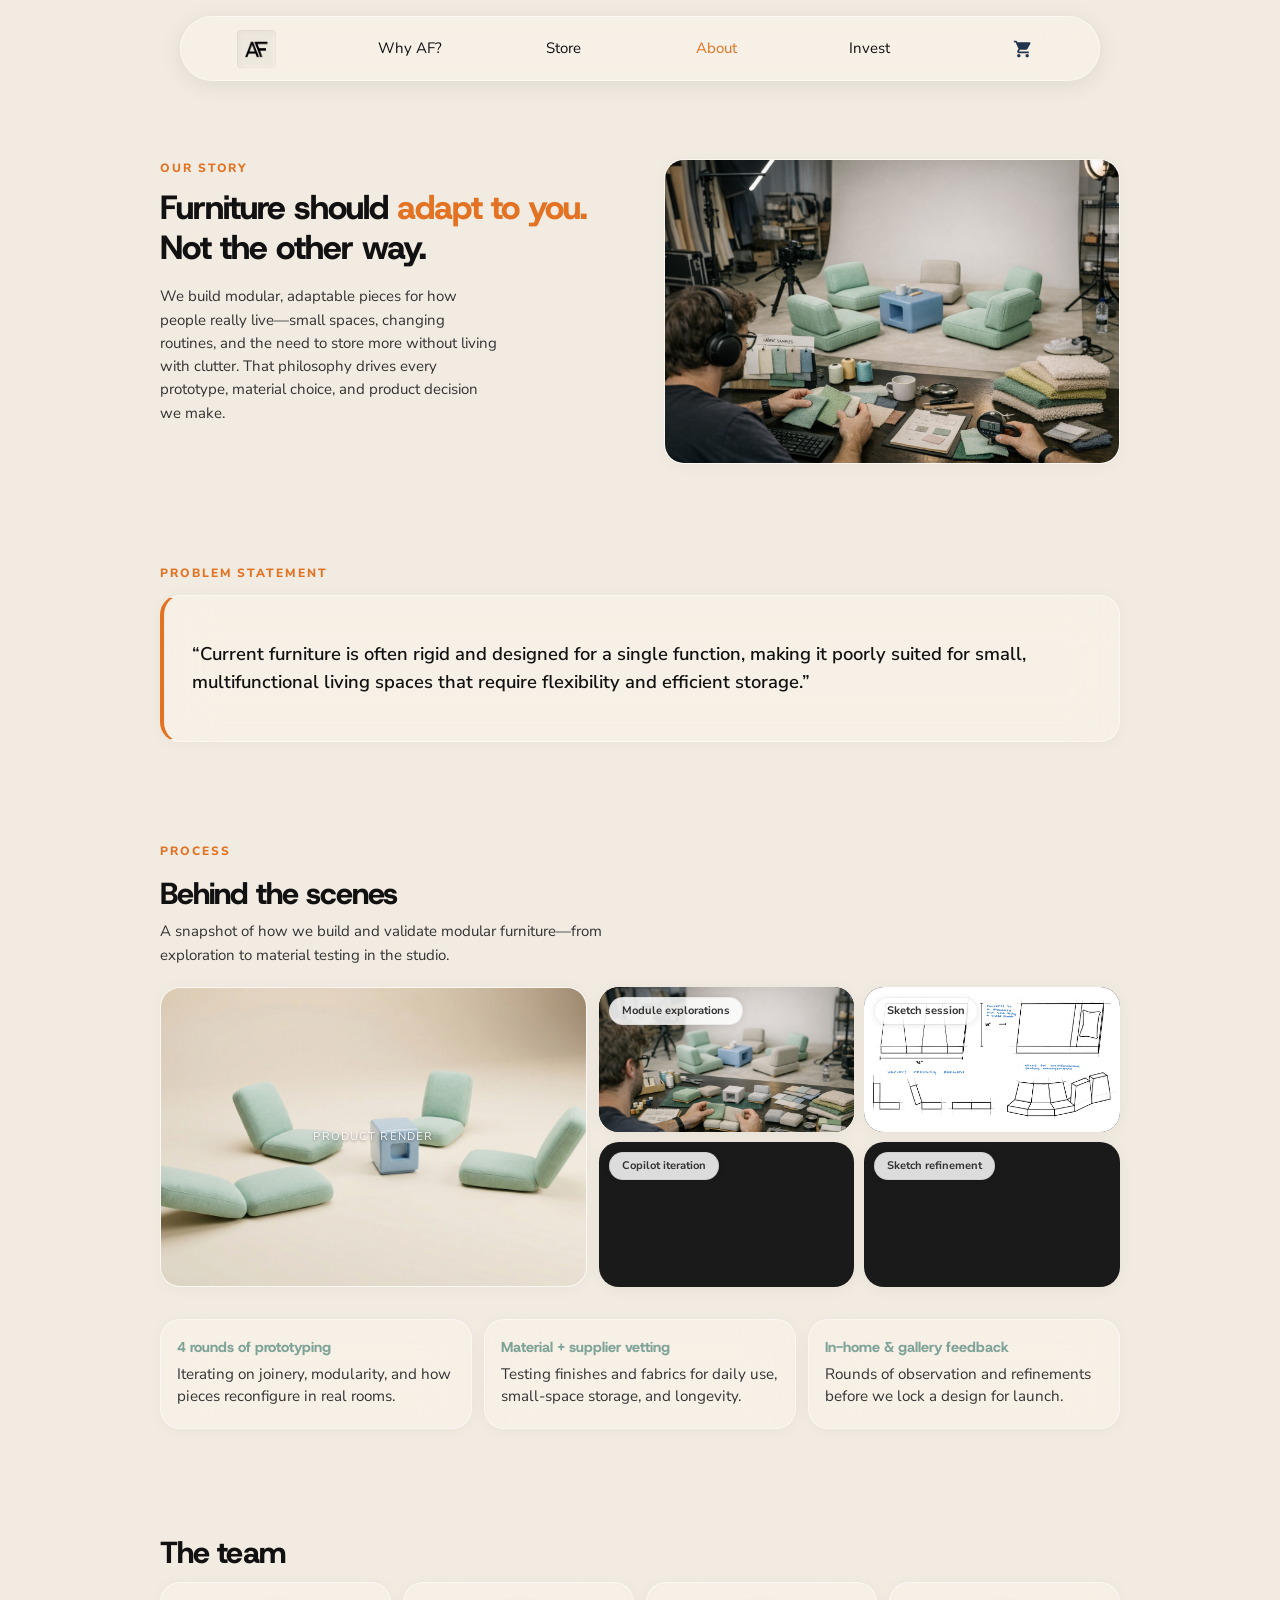
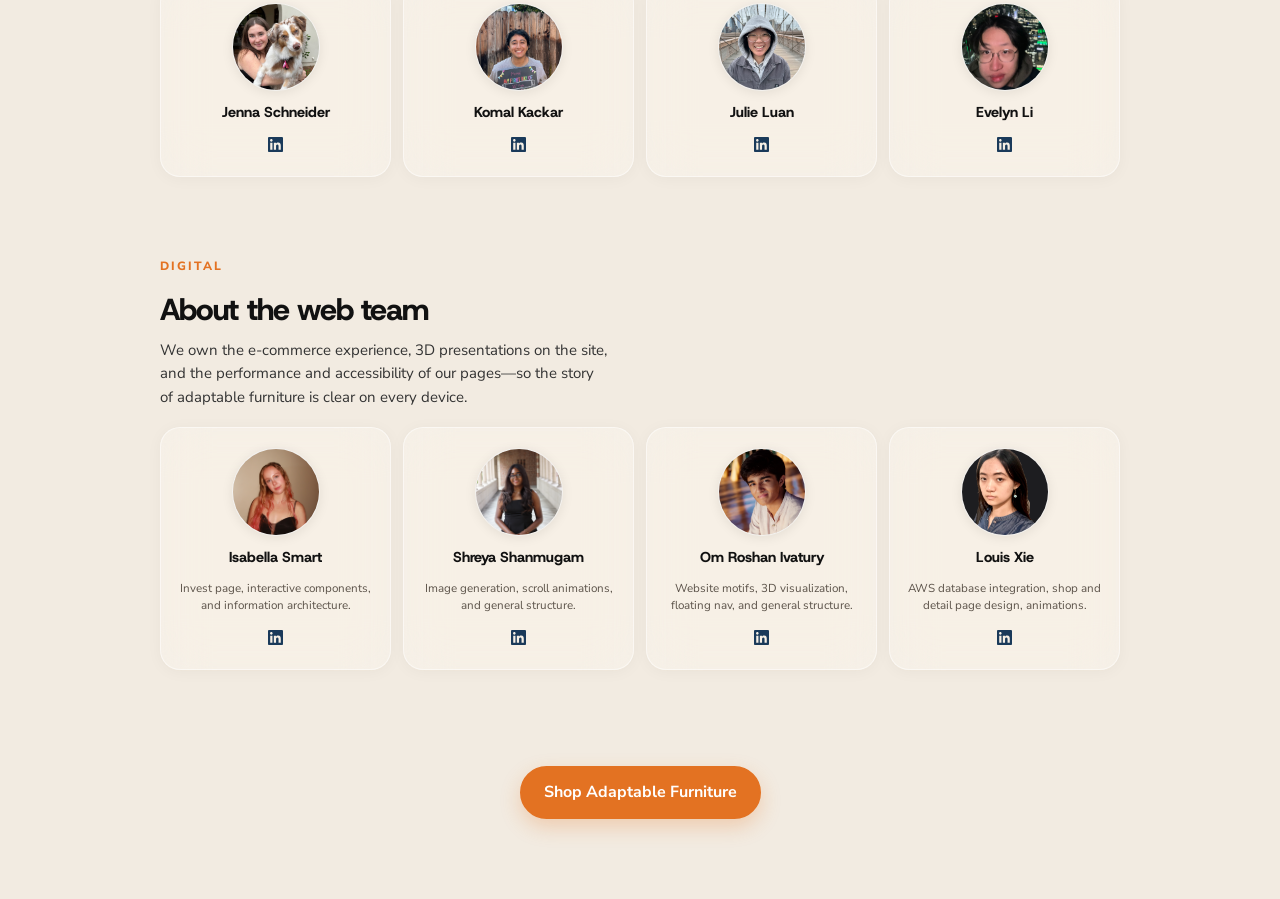
==== commit 695a69e3: "Fixed header per feedback" ====
--- a/about.html
+++ b/about.html
@@ -15,15 +15,21 @@
   <body class="page-about">
     <header class="site-header">
       <div class="desk-header">
-        <a class="active" href="about.html">About</a>
-        <a href="why-af.html">Why AF?</a>
         <div class="af-logo">
           <a class="site-header__logo site-header__logo--mark" href="index.html" aria-label="Adaptable Furniture home">
             <img src="img/Logo.png" alt="" width="180" height="48" decoding="async" />
           </a>
         </div>
-        <a href="shop.html">Shop</a>
+        <a href="why-af.html">Why AF?</a>
+        <a href="shop.html">Store</a>
+        <a class="active" href="about.html">About</a>       
         <a href="invest.html">Invest</a>
+        <a class="site-header__cart" href="shop.html?cart=1" aria-label="Open shopping cart">
+          <svg width="20" height="20" viewBox="0 0 24 24" fill="currentColor" aria-hidden="true">
+            <path d="M7 18c-1.1 0-1.99.9-1.99 2S5.9 22 7 22s2-.9 2-2-.9-2-2-2zM1 2v2h2l3.6 7.59-1.35 2.45c-.16.28-.25.61-.25.96 0 1.1.9 2 2 2h12v-2H7.42c-.14 0-.25-.11-.25-.25l.03-.12.9-1.63h7.45c.75 0 1.41-.41 1.75-1.03l3.58-6.49c.08-.14.12-.31.12-.48 0-.55-.45-1-1-1H5.21l-.94-2H1zm16 16c-1.1 0-1.99.9-1.99 2s.89 2 1.99 2 2-.9 2-2-.9-2-2-2z"/>
+          </svg>
+          <span class="site-header__cart-count is-hidden" data-cart-count-badge>0</span>
+        </a>
       </div>
       <button
         type="button"
--- a/css/styles.css
+++ b/css/styles.css
@@ -1188,6 +1188,12 @@
   }
 }
 
+@media (min-width: 521px) and (max-width: 767px) {
+  .page-home .hero {
+    padding-top: 96px;
+  }
+}
+
 .page-why .page-title {
   text-align: center;
   font-size: clamp(2rem, 8vw, 2.5rem);
@@ -1558,6 +1564,7 @@
 
 .page-product .page-wrap {
   max-width: 980px;
+  padding-top: 86px;
   padding-bottom: 64px;
 }
 
@@ -2453,6 +2460,7 @@
 }
 
 .checkout-wrap {
+  padding-top: 22px;
   padding-bottom: 64px;
 }
 
@@ -2664,29 +2672,6 @@
   color: rgba(26, 39, 68, 0.8);
 }
 
-.checkout-confirmation__back {
-  margin-top: 12px;
-  display: inline-flex;
-  align-items: center;
-  justify-content: center;
-  min-height: 42px;
-  padding: 0 16px;
-  border-radius: var(--radius-pill);
-  border: 1px solid rgba(242, 140, 56, 0.35);
-  background: rgba(242, 140, 56, 0.14);
-  color: #9b4f14;
-  font-weight: 700;
-  font-size: 13px;
-  transition: transform 0.18s ease, box-shadow 0.18s ease, background-color 0.2s ease;
-}
-
-.checkout-confirmation__back:hover,
-.checkout-confirmation__back:focus-visible {
-  transform: translateY(-1px);
-  background: rgba(242, 140, 56, 0.22);
-  box-shadow: 0 8px 20px rgba(231, 131, 51, 0.2);
-}
-
 .checkout-empty {
   text-align: center;
   padding: 20px 8px 6px;
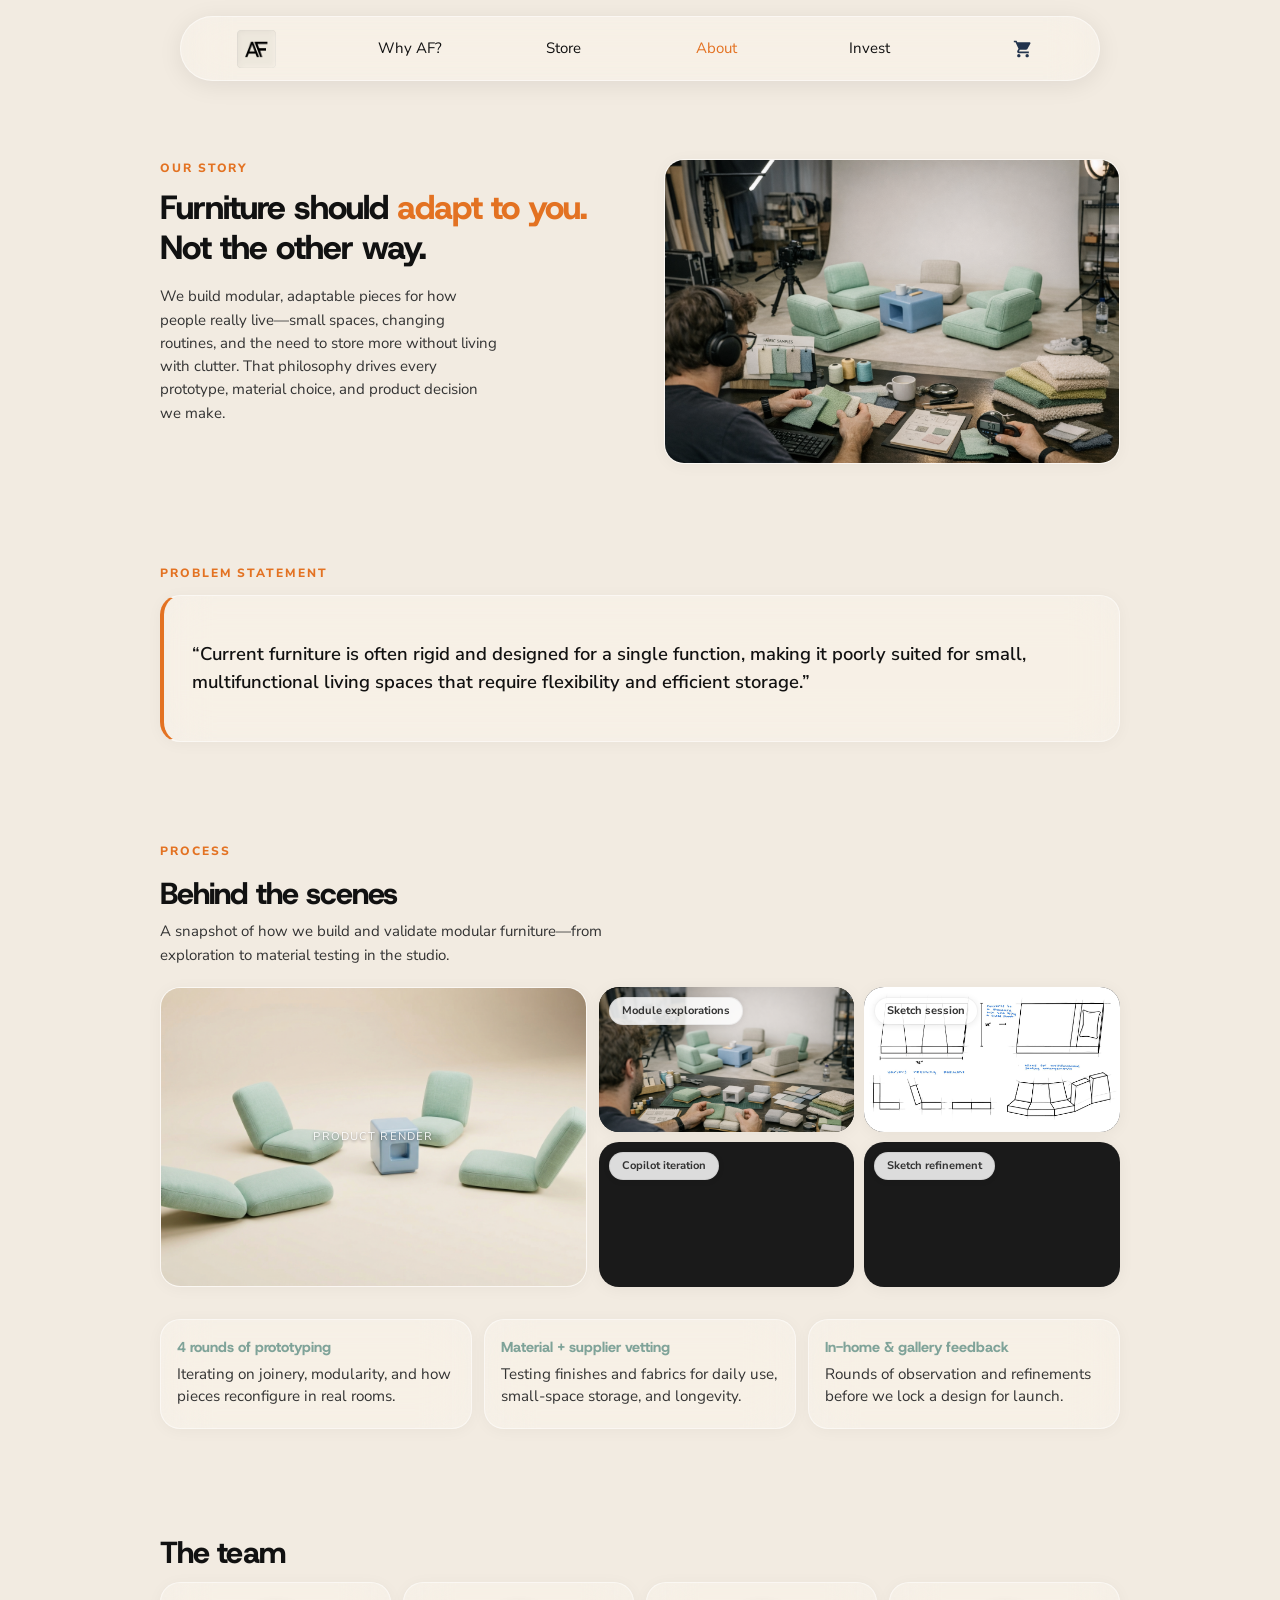
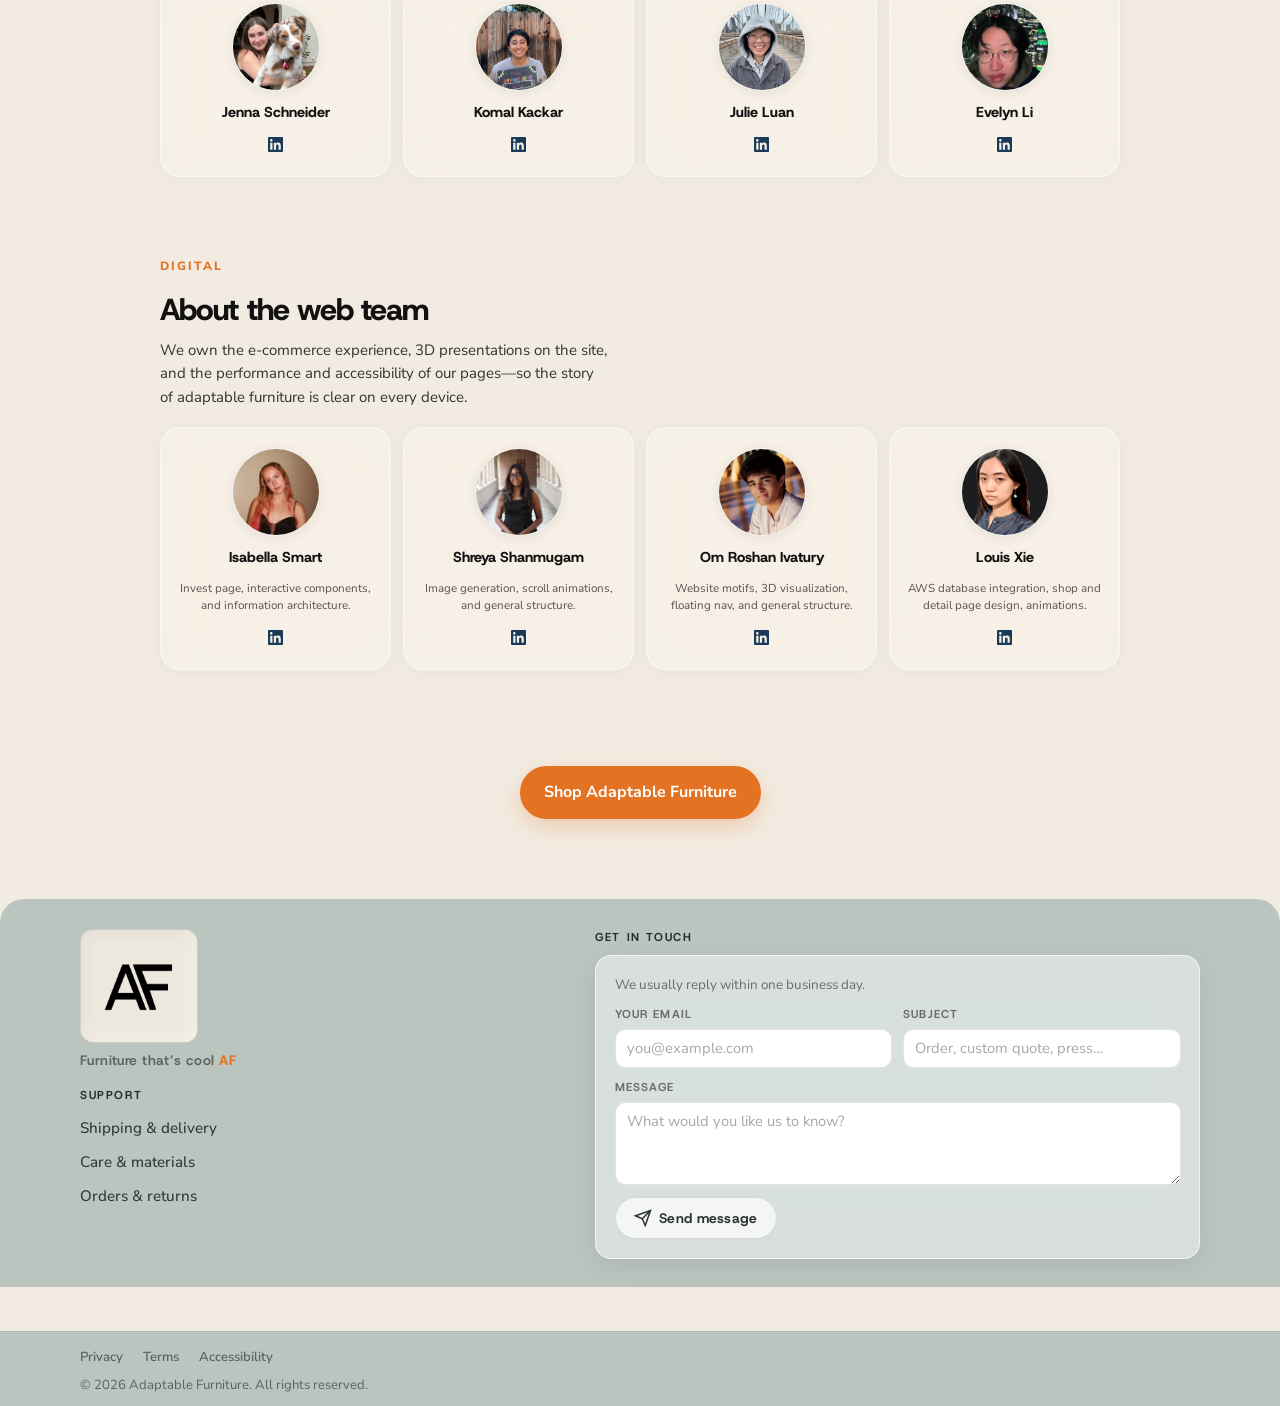
==== commit 798d835d: "Add global footer with contact form, legal layout, and story updates - Footer on all pages: brand, t" ====
--- a/about.html
+++ b/about.html
@@ -281,6 +281,90 @@
       </main>
     </div>
 
+    <footer class="site-footer" aria-label="Site footer">
+      <div class="site-footer__main">
+        <div class="site-footer__inner">
+          <div class="site-footer__left">
+            <div class="site-footer__brand">
+              <a class="site-footer__logo" href="index.html" aria-label="Adaptable Furniture home">
+                <img src="img/Logo.png" alt="" width="120" height="32" decoding="async" />
+              </a>
+              <p class="site-footer__tagline">Furniture that&rsquo;s cool <span class="site-footer__tagline-em">AF</span></p>
+            </div>
+            <nav class="site-footer__col site-footer__nav-support" aria-labelledby="footer-support-heading">
+              <h2 id="footer-support-heading" class="site-footer__heading">Support</h2>
+              <ul class="site-footer__list">
+                <li><a href="shop.html">Shipping &amp; delivery</a></li>
+                <li><a href="about.html">Care &amp; materials</a></li>
+                <li><a href="shop.html">Orders &amp; returns</a></li>
+              </ul>
+            </nav>
+          </div>
+          <div class="site-footer__form-col" id="footer-contact">
+            <h2 id="footer-contact-heading" class="site-footer__heading">Get in touch</h2>
+            <div class="site-footer__card">
+              <p class="site-footer__lede">
+                We usually reply within one business day.
+              </p>
+              <form class="site-footer__form" data-footer-contact-form>
+                <div class="site-footer__field-row site-footer__field-row--split">
+                  <label class="site-footer__label">
+                    <span class="site-footer__label-text">Your email</span>
+                    <input
+                      type="email"
+                      name="email"
+                      autocomplete="email"
+                      required
+                      placeholder="you@example.com"
+                      class="site-footer__input"
+                    />
+                  </label>
+                  <label class="site-footer__label">
+                    <span class="site-footer__label-text">Subject</span>
+                    <input
+                      type="text"
+                      name="subject"
+                      required
+                      maxlength="200"
+                      placeholder="Order, custom quote, press…"
+                      class="site-footer__input"
+                    />
+                  </label>
+                </div>
+                <label class="site-footer__label">
+                  <span class="site-footer__label-text">Message</span>
+                  <textarea
+                    name="message"
+                    class="site-footer__textarea"
+                    rows="3"
+                    required
+                    placeholder="What would you like us to know?"
+                  ></textarea>
+                </label>
+                <p class="site-footer__form-status" data-footer-form-status hidden aria-live="polite"></p>
+                <button type="submit" class="site-footer__submit">
+                  <svg width="18" height="18" viewBox="0 0 24 24" fill="none" stroke="currentColor" stroke-width="2" aria-hidden="true">
+                    <path d="M22 2L11 13M22 2l-7 20-4-9-9-4 20-7z" />
+                  </svg>
+                  Send message
+                </button>
+              </form>
+            </div>
+          </div>
+        </div>
+      </div>
+      <div class="site-footer__legal">
+        <div class="site-footer__legal-inner">
+          <nav class="site-footer__legal-nav" aria-label="Legal">
+            <a href="#">Privacy</a>
+            <a href="#">Terms</a>
+            <a href="#">Accessibility</a>
+          </nav>
+          <p class="site-footer__copyright">© 2026 Adaptable Furniture. All rights reserved.</p>
+        </div>
+      </div>
+    </footer>
+
     <div
       id="nav-overlay"
       class="nav-overlay"
@@ -306,6 +390,7 @@
       </nav>
     </div>
 
+    <script src="js/footer-form.js" defer></script>
     <script src="js/app.js" defer></script>
   </body>
 </html>
--- a/css/styles.css
+++ b/css/styles.css
@@ -25,6 +25,13 @@
   /* Button orange (interactive elements — slightly brighter than accent) */
   --af-btn: #f28c38;
   --af-btn-hover: #e78333;
+  /* Site-wide footer — single light sage surface */
+  --footer-bg: #c1cac4;
+  --footer-bg: color-mix(in srgb, #7d9084 52%, #ffffff);
+  --footer-fg: rgba(22, 28, 26, 0.9);
+  --footer-fg-muted: rgba(22, 28, 26, 0.58);
+  --footer-card-bg: rgba(255, 255, 255, 0.45);
+  --footer-card-border: rgba(255, 255, 255, 0.65);
 }
 
 *,
@@ -137,13 +144,16 @@
 
 .dot {
   position: absolute;
-  width: 25px;
-  height: 25px;
-  background-color: var(--dot-color);
-  border-radius: 50%;
+  width: 75px;
+  height: 75px;
   transform: translate(-50%, -50%);
   cursor: pointer;
   transition: transform 0.2s;
+  font-size: 10px;
+  font-weight: bold;
+  color: var(--matrix-label-blue, #1a3a5a);
+  text-transform: uppercase;
+  text-align: center;
 }
 
 .afdot {
@@ -165,8 +175,7 @@
   position: absolute;
   top: 10px;
   left: 10px;
-  width: min(180px, calc(100% - 20px));
-  max-width: calc(100% - 20px);
+  width: 300px;
   background: var(--card-bg);
   border: 1.5px solid var(--line-color);
   border-radius: var(--radius-md);
@@ -176,14 +185,13 @@
   pointer-events: none;
 }
 
-.product-img {
-  width: 100%;            
+.product-img {        
   overflow: hidden;  
   border-radius: 8px; 
   background: #f0f0f0;
   margin-bottom: 10px;
   width: 100%; 
-  height: 80px; 
+  height: 200px; 
   background: #fff; 
   margin: 5px 0; 
   border: 1px solid #ccc; 
@@ -872,7 +880,6 @@
 }
 
 .invest-why__extra-info {
-  display: none;
   margin-left: 10px;
 }
 
@@ -2226,11 +2233,11 @@
 .page-invest .invest-why__card {
   display: flex;
   flex-direction: column;
-  align-items: center;
+  align-items: left;
   justify-content: space-between;
   gap: 20px;
   min-height: 140px;
-  padding: 22px 18px 18px;
+  padding: 22px 18px 18px 22px;
   text-align: center;
   height: auto;
 }
@@ -2715,3 +2722,361 @@
     top: calc(var(--header-h) + 16px);
   }
 }
+
+@media (max-width: 680px) {
+  .dot {
+    width: 50px;
+    height: 50px;
+    font-size: 8px;
+  }
+  .matrix-container {
+    max-width: 500px;
+  }
+  .label {
+    font-size: 12px;
+  }
+  #info-card {
+    width: 150px;
+  }
+  .product-img {         
+    height: 80px; 
+  }
+}
+
+@media (max-width: 470px) {
+  .dot {
+    font-size: 0px;
+  }
+  .matrix-container {
+    max-width: 400px;
+  }
+  .label {
+    font-size: 10px;
+  }
+  .label-top {
+    top: 0px;
+    left: 62%;
+    transform: translateX(-50%) rotate(0deg);
+  }
+  .label-bottom {
+    bottom: 0px;
+    left: 33%;
+    transform: translateX(-50%) rotate(0deg);
+  }
+  #info-card {
+    width: 120px;
+  }
+  .product-img {         
+    height: 60px; 
+  }
+}
+
+@media (max-width: 440px) {
+  .matrix-container {
+    max-width: 300px;
+  }
+}
+
+@media (max-width: 350px) {
+  .matrix-container {
+    max-width: 250px;
+  }
+}
+
+/* ========== Global site footer (all pages) ========== */
+.site-footer {
+  font-family: var(--font-sans);
+}
+
+.site-footer__main {
+  background: var(--footer-bg);
+  color: var(--footer-fg);
+  border-radius: var(--radius-lg) var(--radius-lg) 0 0;
+  padding: clamp(1.35rem, 3vw, 1.85rem) clamp(1.1rem, 3.5vw, 2rem) clamp(1.35rem, 3vw, 1.75rem);
+}
+
+.site-footer__inner {
+  max-width: 1120px;
+  margin: 0 auto;
+  display: grid;
+  grid-template-columns: 1fr;
+  gap: clamp(1.15rem, 2.5vw, 1.6rem);
+  align-items: start;
+}
+
+@media (min-width: 900px) {
+  .site-footer__inner {
+    grid-template-columns: minmax(0, 0.88fr) minmax(0, 1.12fr);
+    column-gap: clamp(1.35rem, 3.5vw, 2.5rem);
+    row-gap: clamp(1rem, 2vw, 1.35rem);
+  }
+}
+
+.site-footer__left {
+  display: flex;
+  flex-direction: column;
+  gap: clamp(0.85rem, 2vw, 1.15rem);
+  min-width: 0;
+}
+
+.site-footer__brand {
+  display: flex;
+  flex-direction: column;
+  align-items: flex-start;
+  gap: 0.45rem;
+  min-width: 0;
+}
+
+.site-footer__logo {
+  display: inline-block;
+  line-height: 0;
+  border-radius: 8px;
+  transition: opacity 0.2s ease, transform 0.2s ease;
+}
+
+.site-footer__logo:hover,
+.site-footer__logo:focus-visible {
+  opacity: 0.88;
+  transform: translateY(-1px);
+  outline: none;
+}
+
+.site-footer__logo img {
+  display: block;
+  width: clamp(88px, 16vw, 118px);
+  height: auto;
+}
+
+.site-footer__tagline {
+  margin: 0;
+  max-width: 14rem;
+  font-family: var(--font-heading);
+  font-size: 0.86rem;
+  font-weight: 600;
+  line-height: 1.35;
+  letter-spacing: 0.03em;
+  color: var(--footer-fg-muted);
+}
+
+.site-footer__tagline-em {
+  color: var(--af-accent);
+  font-weight: 800;
+  letter-spacing: 0.05em;
+}
+
+.site-footer__nav-support .site-footer__heading {
+  margin-bottom: 0.55rem;
+}
+
+.site-footer__heading {
+  margin: 0 0 0.65rem;
+  font-family: var(--font-heading);
+  font-size: 0.72rem;
+  font-weight: 700;
+  letter-spacing: 0.14em;
+  text-transform: uppercase;
+  color: var(--footer-fg);
+}
+
+.site-footer__list {
+  margin: 0;
+  padding: 0;
+  list-style: none;
+  display: flex;
+  flex-direction: column;
+  gap: 0.38rem;
+}
+
+.site-footer__list a {
+  display: inline-block;
+  font-size: 0.95rem;
+  font-weight: 500;
+  color: var(--footer-fg);
+  opacity: 0.92;
+  text-decoration: none;
+  padding: 0.15rem 0;
+  border-radius: 4px;
+  transition: color 0.2s ease, opacity 0.2s ease;
+}
+
+.site-footer__list a:hover,
+.site-footer__list a:focus-visible {
+  color: var(--af-accent);
+  opacity: 1;
+  outline: none;
+}
+
+.site-footer__form-col .site-footer__heading {
+  margin-bottom: 0.55rem;
+}
+
+.site-footer__card {
+  padding: clamp(0.85rem, 2vw, 1.15rem);
+  border-radius: var(--radius-md);
+  background: var(--footer-card-bg);
+  border: 1px solid var(--footer-card-border);
+  backdrop-filter: blur(18px) saturate(130%);
+  -webkit-backdrop-filter: blur(18px) saturate(130%);
+  box-shadow: 0 8px 28px rgba(0, 0, 0, 0.08);
+}
+
+.site-footer__lede {
+  margin: 0 0 0.75rem;
+  font-size: 0.84rem;
+  line-height: 1.45;
+  color: var(--footer-fg-muted);
+}
+
+.site-footer__form {
+  display: flex;
+  flex-direction: column;
+  gap: 0.7rem;
+}
+
+.site-footer__field-row--split {
+  display: grid;
+  gap: 0.7rem;
+}
+
+@media (min-width: 520px) {
+  .site-footer__field-row--split {
+    grid-template-columns: 1fr 1fr;
+  }
+}
+
+.site-footer__label {
+  display: flex;
+  flex-direction: column;
+  gap: 0.28rem;
+  min-width: 0;
+}
+
+.site-footer__label-text {
+  font-family: var(--font-heading);
+  font-size: 0.72rem;
+  font-weight: 700;
+  letter-spacing: 0.1em;
+  text-transform: uppercase;
+  color: var(--footer-fg-muted);
+}
+
+.site-footer__input,
+.site-footer__textarea {
+  width: 100%;
+  margin: 0;
+  font-family: var(--font-sans);
+  font-size: 0.92rem;
+  color: var(--footer-fg);
+  padding: 0.55rem 0.7rem;
+  border-radius: var(--radius-sm);
+  border: 1px solid rgba(22, 28, 26, 0.12);
+  background: #fff;
+  transition: border-color 0.2s ease, box-shadow 0.2s ease;
+}
+
+.site-footer__input::placeholder,
+.site-footer__textarea::placeholder {
+  color: rgba(22, 28, 26, 0.38);
+}
+
+.site-footer__input:hover,
+.site-footer__textarea:hover {
+  border-color: rgba(22, 28, 26, 0.2);
+}
+
+.site-footer__input:focus-visible,
+.site-footer__textarea:focus-visible {
+  outline: none;
+  border-color: rgba(227, 114, 34, 0.55);
+  box-shadow: 0 0 0 3px rgba(227, 114, 34, 0.2);
+}
+
+.site-footer__textarea {
+  min-height: 4.25rem;
+  resize: vertical;
+  line-height: 1.45;
+}
+
+.site-footer__form-status {
+  margin: 0;
+  font-size: 0.85rem;
+  color: var(--footer-fg-muted);
+}
+
+.site-footer__submit {
+  display: inline-flex;
+  align-items: center;
+  justify-content: center;
+  gap: 0.45rem;
+  align-self: flex-start;
+  min-height: 42px;
+  margin-top: 0.05rem;
+  padding: 0 1.15rem;
+  border-radius: var(--radius-pill);
+  font-family: var(--font-heading);
+  font-size: 0.86rem;
+  font-weight: 700;
+  letter-spacing: 0.02em;
+  color: var(--footer-fg);
+  cursor: pointer;
+  background: rgba(255, 255, 255, 0.72);
+  border: 1px solid rgba(22, 28, 26, 0.14);
+  transition: background 0.2s ease, border-color 0.2s ease, transform 0.2s ease, box-shadow 0.2s ease;
+}
+
+.site-footer__submit svg {
+  flex-shrink: 0;
+}
+
+.site-footer__submit:hover,
+.site-footer__submit:focus-visible {
+  background: #fff;
+  border-color: rgba(227, 114, 34, 0.45);
+  box-shadow: 0 6px 18px rgba(0, 0, 0, 0.08);
+  transform: translateY(-1px);
+  outline: none;
+}
+
+.site-footer__legal {
+  background: var(--footer-bg);
+  margin-top: clamp(1.5rem, 4vw, 2.75rem);
+  padding: clamp(0.7rem, 1.8vw, 0.95rem) clamp(1.1rem, 3.5vw, 2rem) calc(0.65rem + env(safe-area-inset-bottom, 0px));
+  border-top: 1px solid rgba(22, 28, 26, 0.08);
+}
+
+.site-footer__legal-inner {
+  max-width: 1120px;
+  margin: 0 auto;
+  display: flex;
+  flex-direction: column;
+  align-items: flex-start;
+  gap: 0.5rem;
+}
+
+.site-footer__copyright {
+  margin: 0;
+  font-size: 0.82rem;
+  color: var(--footer-fg-muted);
+}
+
+.site-footer__legal-nav {
+  display: flex;
+  flex-wrap: wrap;
+  align-items: center;
+  gap: 0.5rem 1.25rem;
+}
+
+.site-footer__legal-nav a {
+  font-size: 0.82rem;
+  font-weight: 600;
+  color: var(--footer-fg-muted);
+  text-decoration: none;
+  border-radius: 4px;
+  transition: color 0.2s ease;
+}
+
+.site-footer__legal-nav a:hover,
+.site-footer__legal-nav a:focus-visible {
+  color: var(--af-accent);
+  outline: none;
+}
